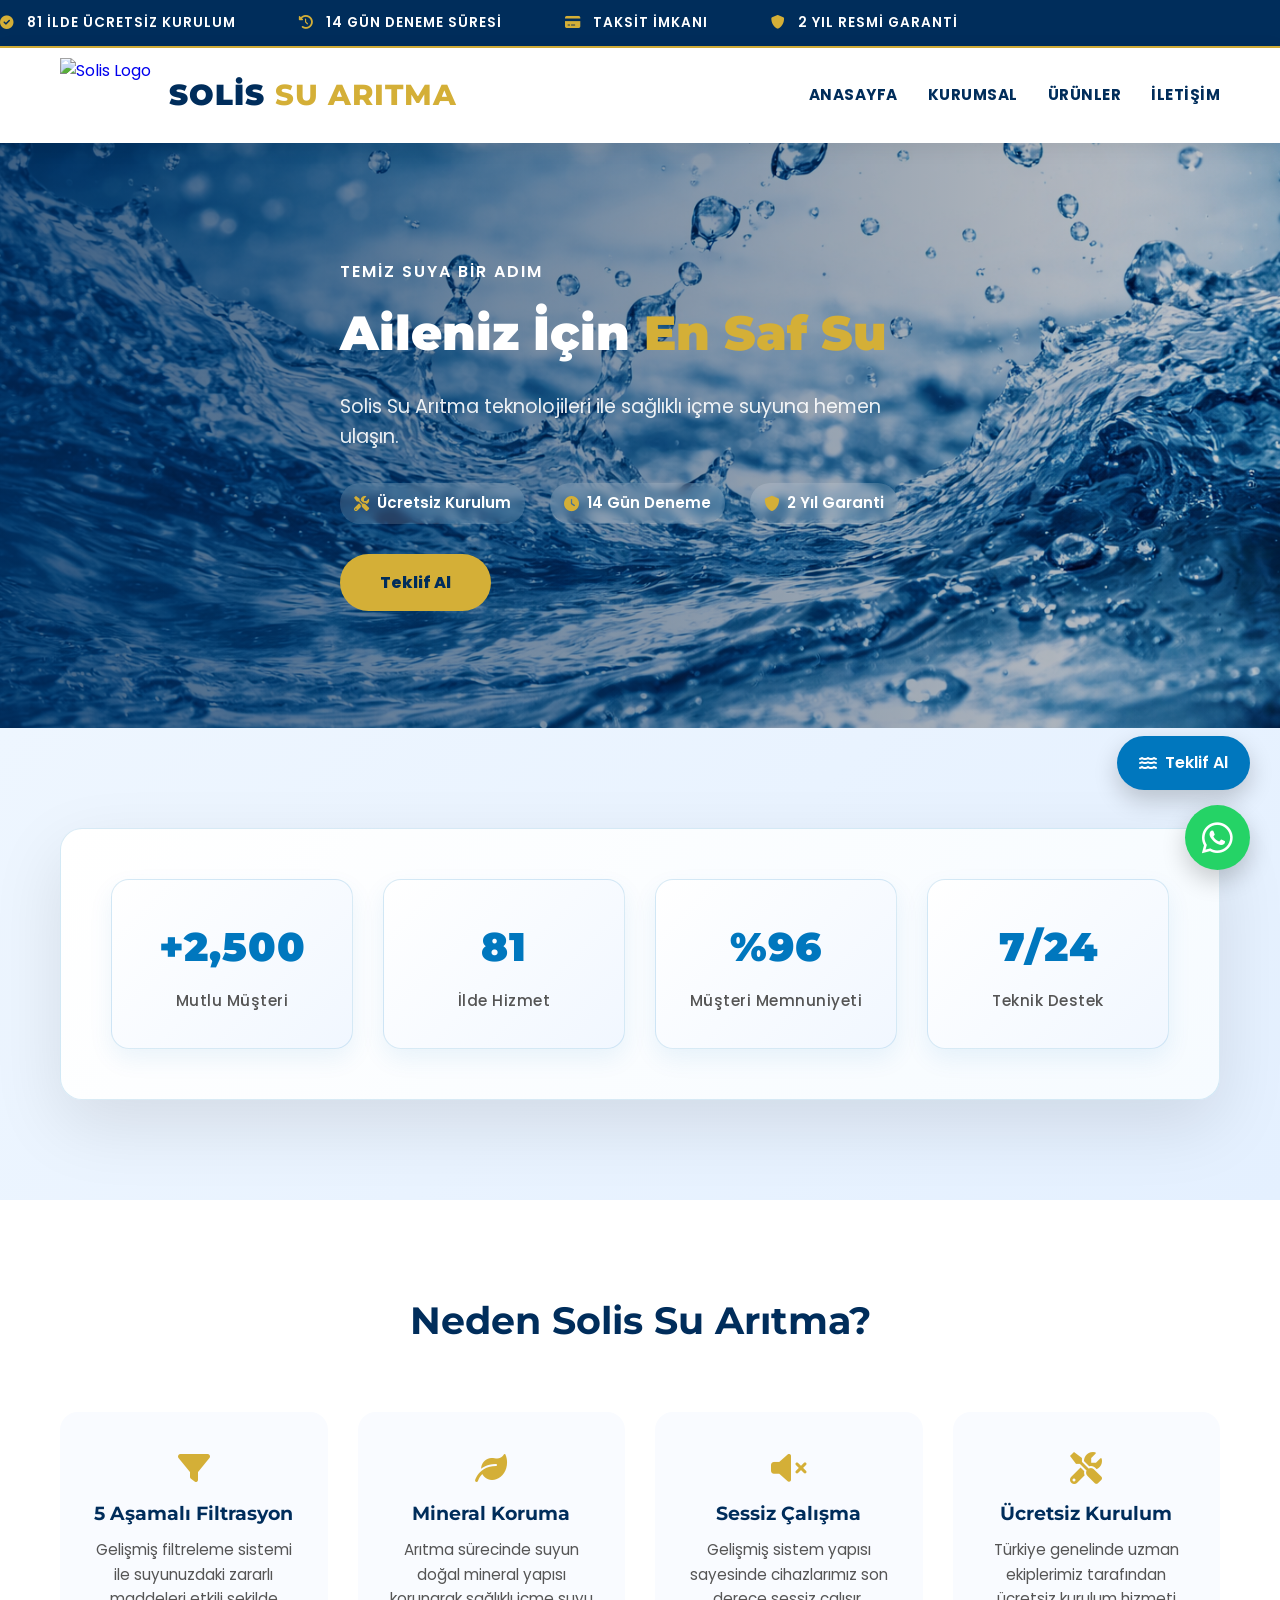
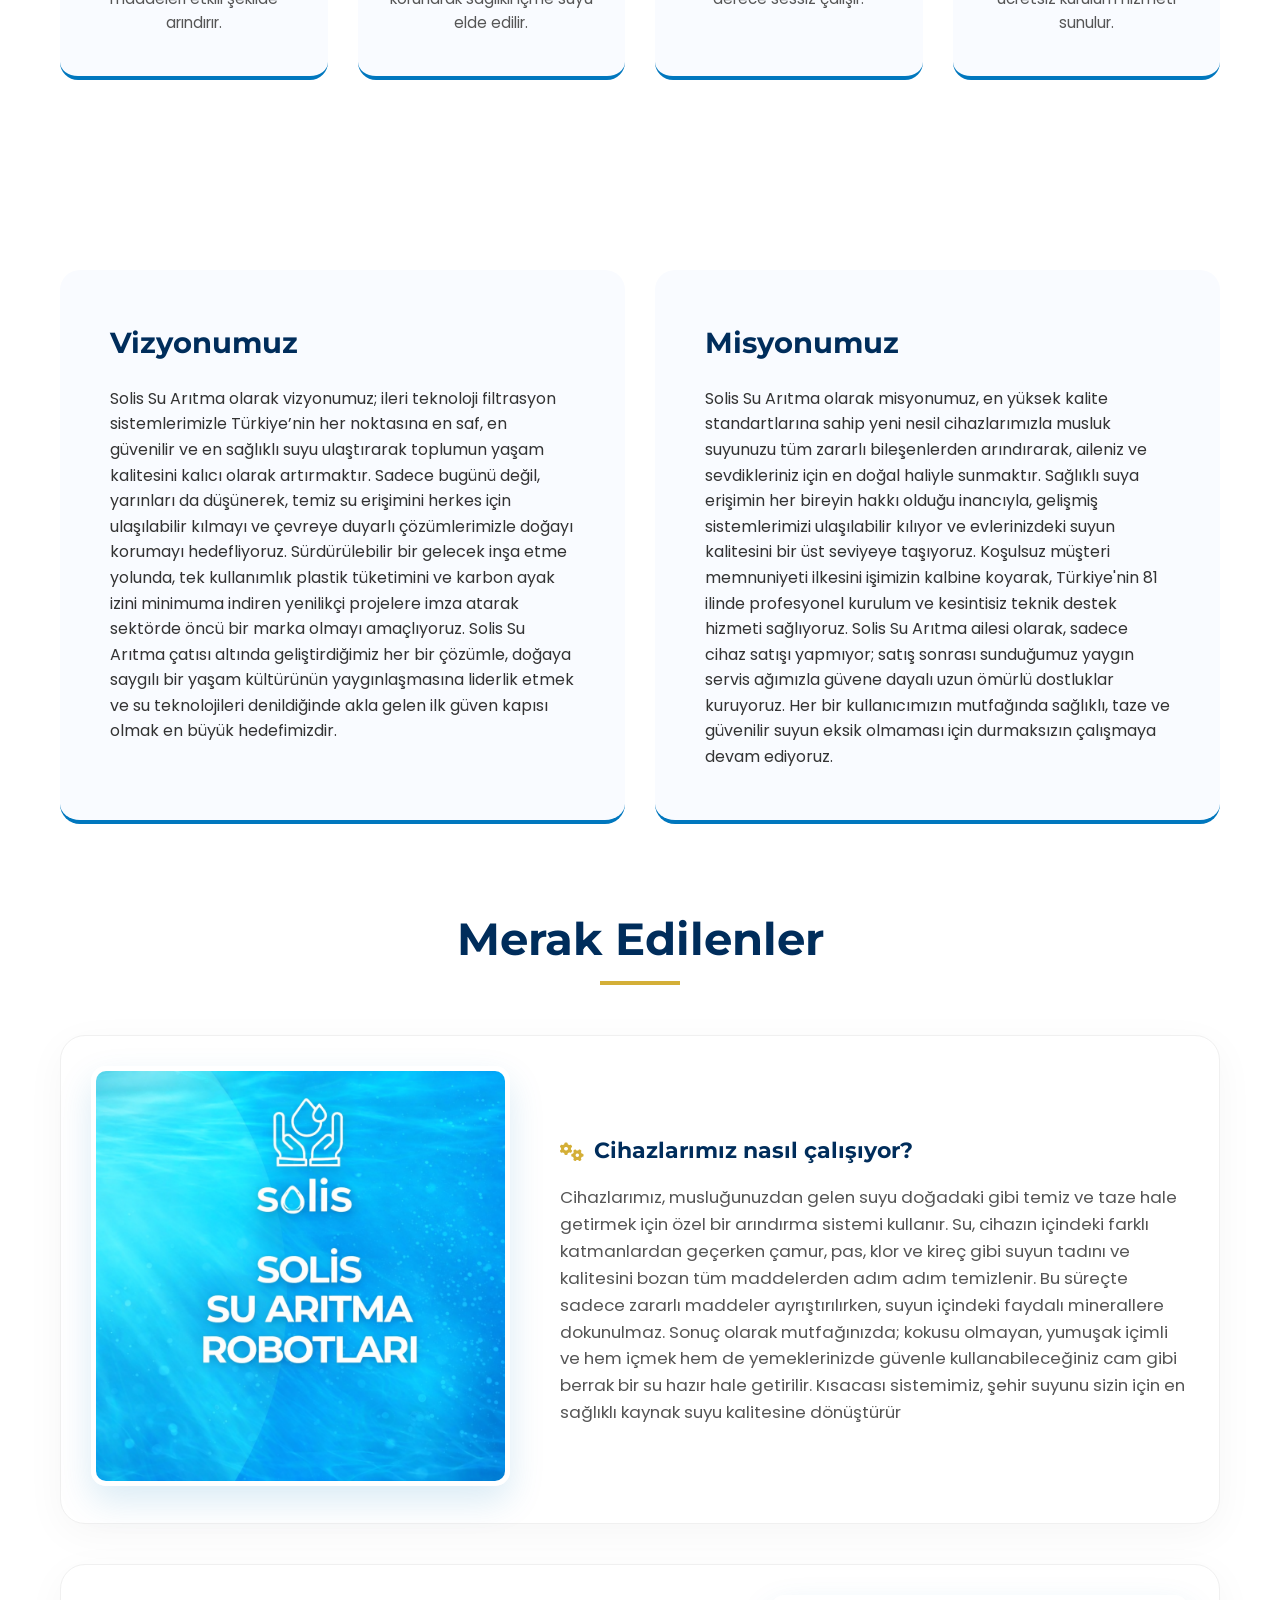
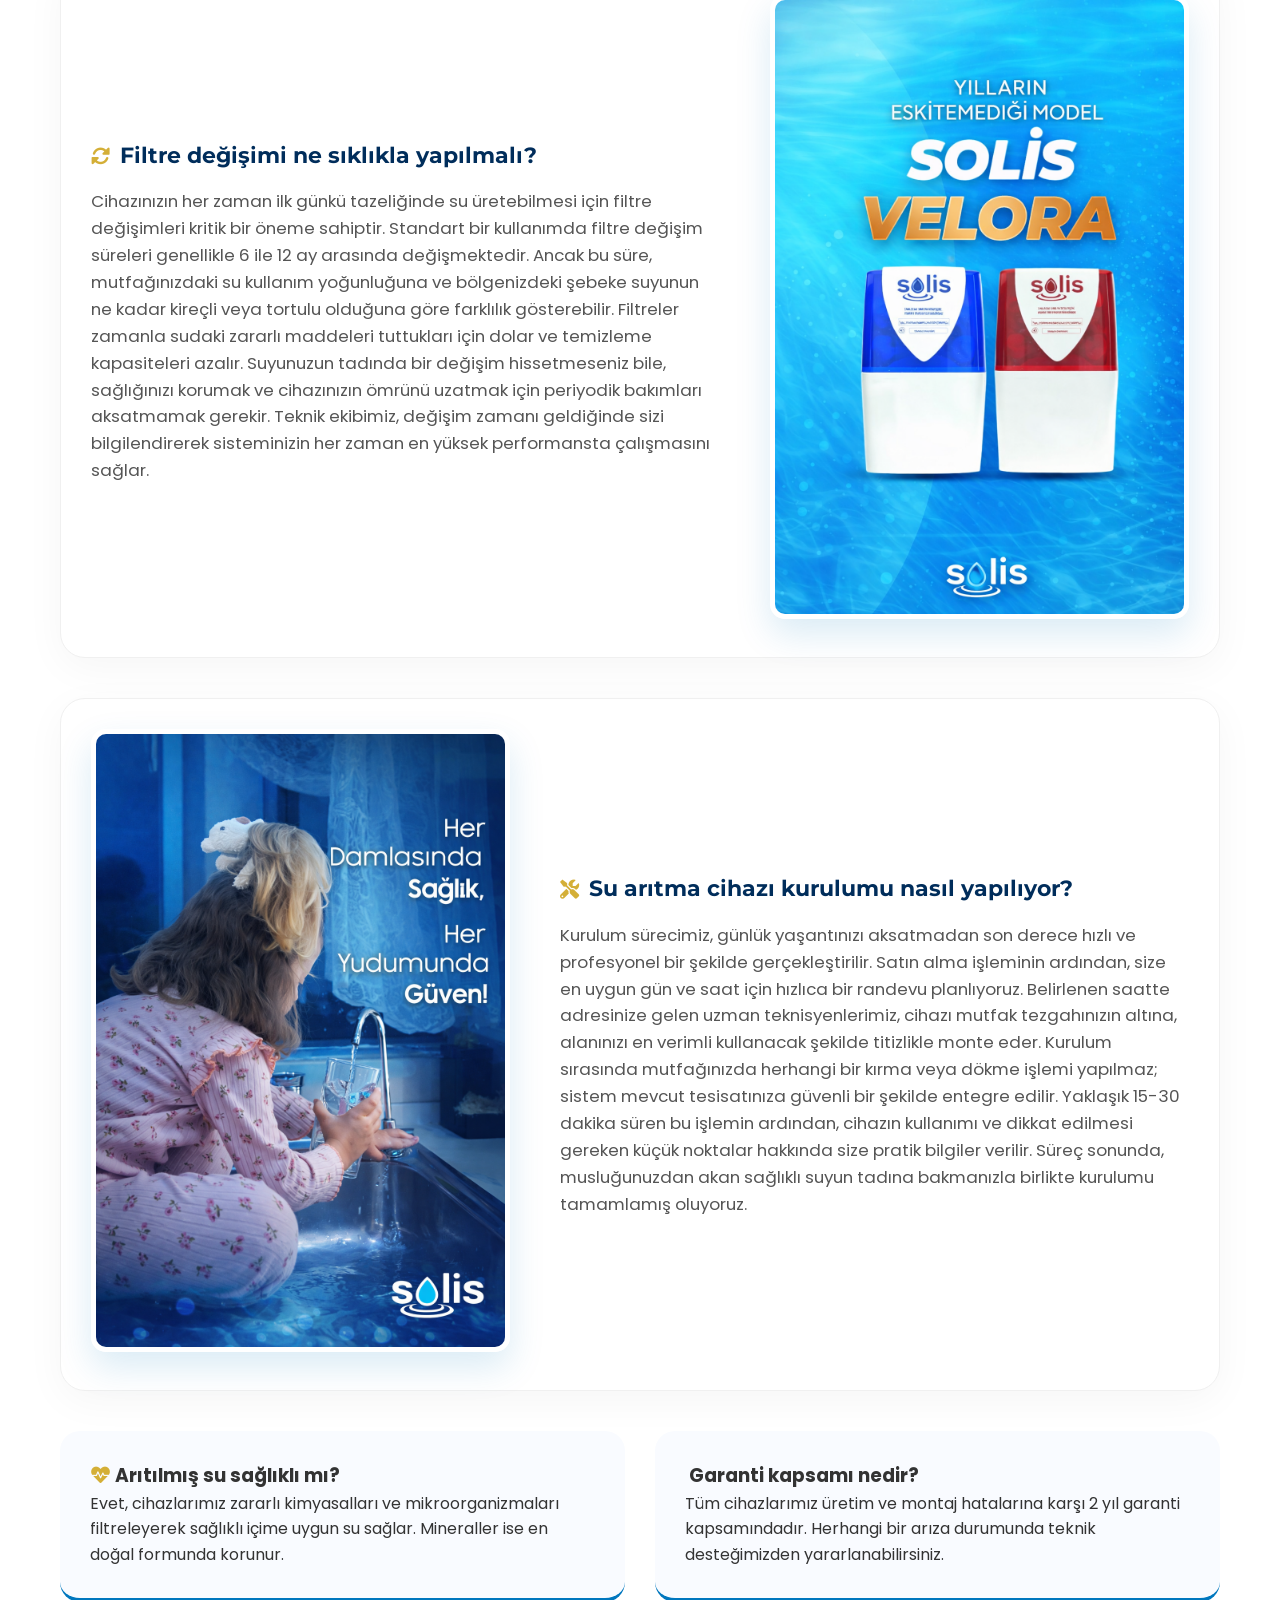
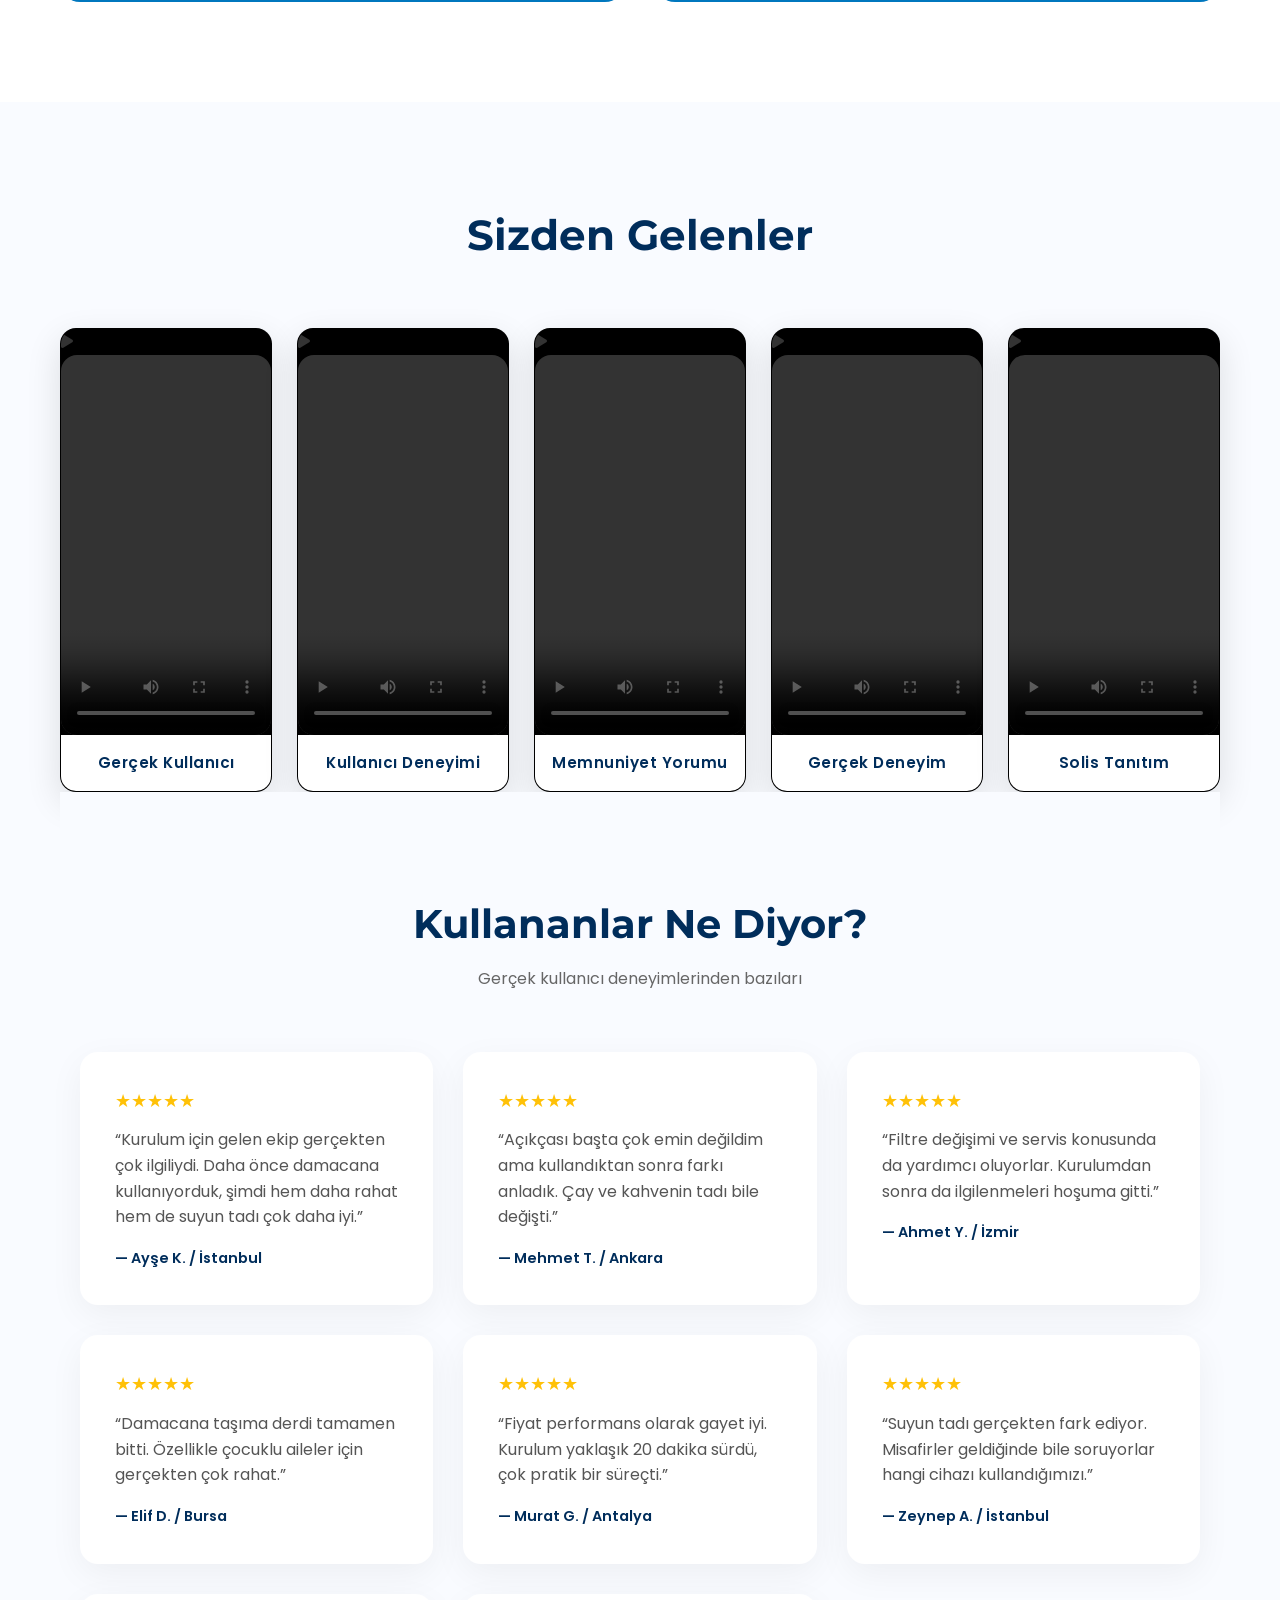
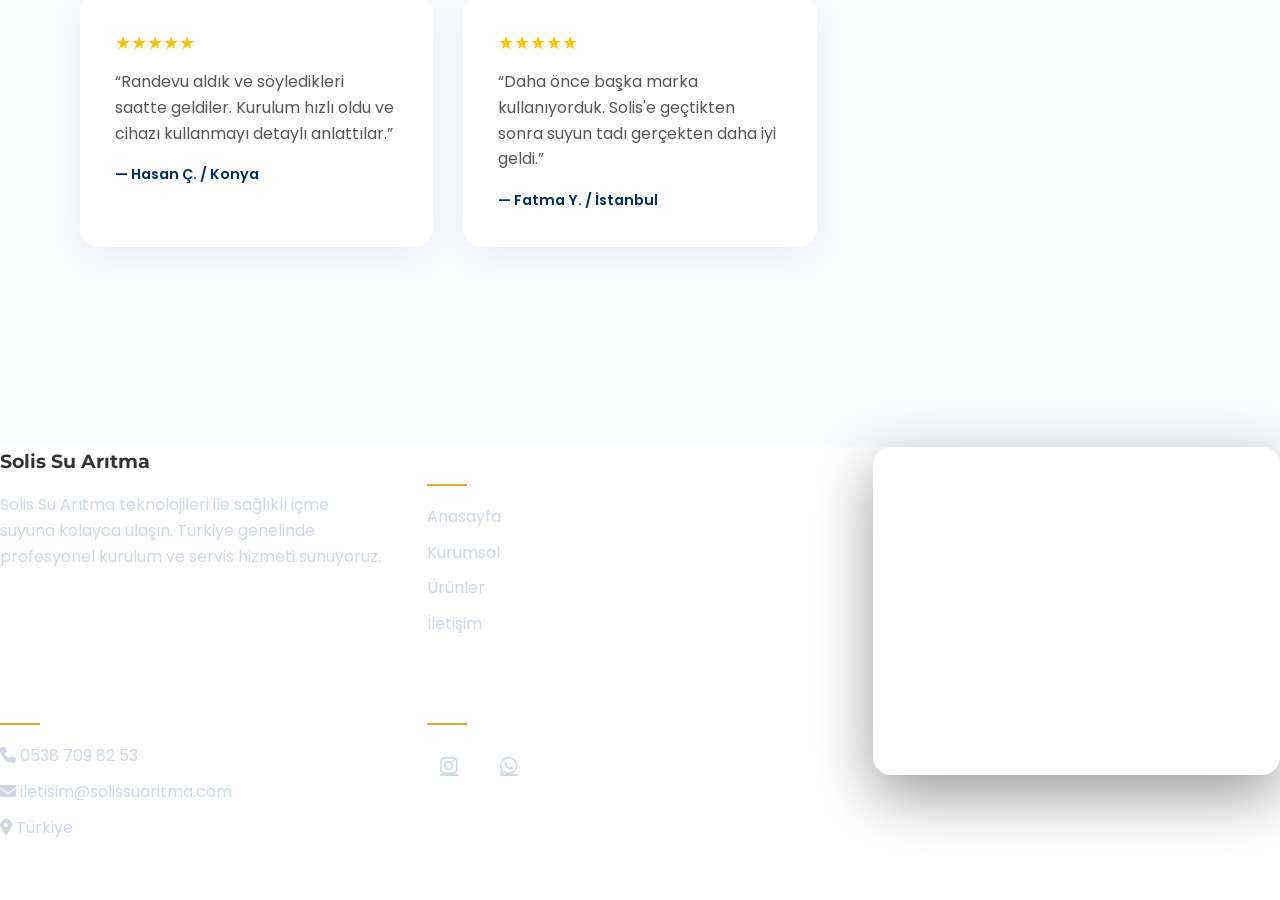
==== index.html @ 8ca99380 "Eski harita silindi, footer icine elit yerlesim yapildi" ====
<!DOCTYPE html>
<html lang="tr">
<head>
    <meta charset="UTF-8">
    <meta name="viewport" content="width=device-width, initial-scale=1.0">
    <title>Solis Su Arıtma | Profesyonel Arıtma Çözümleri</title>
    <link href="https://fonts.googleapis.com/css2?family=Montserrat:wght@700;900&family=Poppins:wght@300;400;600&display=swap" rel="stylesheet">
    <link rel="stylesheet" href="https://cdnjs.cloudflare.com/ajax/libs/font-awesome/6.0.0/css/all.min.css">
    <style>
        :root { --solis-blue: #0077be; --solis-dark: #002d5b; --gold: #d4af37; --white: #ffffff; --light-bg: #f9fbff; }
        * { margin:0; padding:0; box-sizing:border-box; scroll-behavior: smooth; }
        body { font-family: 'Poppins', sans-serif; background: var(--white); color: #333; line-height: 1.6; overflow-x: hidden; }

        /* Billboard Bar */
        .top-bar { background: var(--solis-dark); color: var(--white); overflow: hidden; white-space: nowrap; padding: 12px 0; font-size: 0.85rem; font-weight: 600; border-bottom: 2px solid var(--gold); }
        .marquee { display: inline-block; animation: marquee 20s linear infinite; }
        .marquee span { margin-right: 60px; text-transform: uppercase; letter-spacing: 1px; }
        .marquee i { color: var(--gold); margin-right: 8px; }
        @keyframes marquee { 0% { transform: translateX(100%); } 100%{ transform: translateX(-100%); } }

        /* Navbar */
  nav{
background:var(--white);
height:95px;
display:flex;
align-items:center;
position:sticky;
top:0;
z-index:1000;
box-shadow:0 4px 20px rgba(0,0,0,0.08);
transition:0.35s;
}
  .nav-container { max-width: 1200px; margin: auto; display: flex; justify-content: space-between; align-items: center; padding: 15px 20px; width: 100%; }
        .logo-box { display: flex; align-items: center; text-decoration: none; }
        /* LOGO TASARIMI */ 

.logo-box{
display:flex;
align-items:center;
text-decoration:none;
gap:18px;
margin-right:60px;
}
.nav-links{
display:flex;
list-style:none;
gap:35px;
margin-left:auto;
align-items:center;
}
.logo-box img{
height:80px;
width:auto;
transition:0.35s;
}

nav.scrolled .logo-box img{
transform:scale(0.8);
}
.logo-text{
font-family:'Montserrat';
font-size:2rem;
font-weight:900;
letter-spacing:1px;
color:var(--solis-dark);
line-height:1.1;
}

.logo-text span{
color:var(--gold);
font-weight:800;
}
.logo-text small{
display:block;
font-size:0.65rem;
font-weight:500;
letter-spacing:1px;
color:#777;
margin-top:2px;
}

        .nav-links { display: flex; list-style: none; gap: 30px; }
        .nav-links a{
text-decoration:none;
color:var(--solis-dark);
font-weight:700;
font-size:0.95rem;
letter-spacing:0.5px;
transition:0.3s;
}
        .nav-links a:hover { color: var(--gold); }

        /* --- HERO BÖLÜMÜ --- */
        .hero {
            height: 60vh;
            background: linear-gradient(rgba(0,45,91,0.8), rgba(0,45,91,0.8)), url('img/banner.png') center/cover no-repeat;
            display: flex;
            align-items: center;
            justify-content: center;
            text-align: center;
            color: white;
            padding: 0 20px;
        }
        .hero-content h1 { font-family: 'Montserrat'; font-size: 3.5rem; font-weight: 900; margin-bottom: 20px; }
        .hero-content h1 span { color: var(--gold); }
        .hero-content p { font-size: 1.2rem; margin-bottom: 30px; opacity: 0.9; }
        .hero-btn { background: var(--gold); color: var(--solis-dark); padding: 18px 45px; border-radius: 50px; text-decoration: none; font-weight: 900; transition: 0.3s; display: inline-block; }
        .hero-btn:hover { transform: scale(1.05); box-shadow: 0 10px 20px rgba(0,0,0,0.2); }
        .hero-features{
display:flex;
gap:20px;
margin:20px 0 30px 0;
flex-wrap:wrap;
}

.hero-features span{
display:flex;
align-items:center;
gap:8px;
font-size:0.95rem;
font-weight:600;
color:white;
background:rgba(255,255,255,0.15);
padding:8px 14px;
border-radius:20px;
backdrop-filter:blur(4px);
}

.hero-features i{
color:var(--gold);
}

        /* Sections */
        .section { padding: 100px 0; }
        .container { max-width: 1200px; margin: auto; padding: 0 20px; }
        
        /* Vizyon Misyon */
        .vm-grid { display: grid; grid-template-columns: 1fr 1fr; gap: 30px; margin-bottom: 80px; }
        .vm-box { background: var(--light-bg); padding: 50px; border-radius: 20px; border-bottom: 4px solid var(--solis-blue); transition: 0.3s; }
        .vm-box h2 { font-family: 'Montserrat'; color: var(--solis-dark); margin-bottom: 20px; font-size: 1.8rem; }

        /* --- SSS (GÖRSEL VE ZIGZAG YAPI) --- */
        .faq-header { text-align: center; margin-bottom: 60px; }
        .faq-header h2 { font-family: 'Montserrat'; font-size: 2.8rem; color: var(--solis-dark); position: relative; display: inline-block; }
        .faq-header h2::after { content: ''; width: 80px; height: 4px; background: var(--gold); position: absolute; bottom: -10px; left: 50%; transform: translateX(-50%); }

        .faq-row { display: flex; align-items: center; gap: 50px; margin-bottom: 40px; background: #fff; padding: 30px; border-radius: 25px; box-shadow: 0 10px 40px rgba(0,0,0,0.04); border: 1px solid #f0f0f0; }
        .faq-row.reverse { flex-direction: row-reverse; }
        
        .faq-img-box { flex: 1; text-align: center; }
        .faq-img-box img { max-width: 100%; border-radius: 15px; box-shadow: 0 15px 35px rgba(0,119,190,0.15); border: 5px solid #fff; }
        
        .faq-text-box { flex: 1.5; }
        .faq-text-box h3 { color: var(--solis-dark); font-family: 'Montserrat'; font-size: 1.4rem; margin-bottom: 15px; display: flex; align-items: center; gap: 10px; }
        .faq-text-box h3 i { color: var(--gold); font-size: 1.2rem; }
        .faq-text-box p { color: #555; font-size: 1.05rem; }

        /* Alt Kısa Sorular */
        .short-faq-grid { display: grid; grid-template-columns: 1fr 1fr; gap: 30px; margin-top: 40px; }

        /* Footer / Contact */
        #contact { background: var(--solis-dark); color: white; text-align: center; padding: 80px 0; }
        .contact-btns { display: flex; justify-content: center; gap: 20px; margin-top: 30px; flex-wrap: wrap; }
        .c-btn { padding: 15px 40px; border-radius: 50px; text-decoration: none; font-weight: 700; color: white; display: flex; align-items: center; gap: 10px; transition: 0.3s; }
        .btn-insta { background: linear-gradient(45deg, #f09433, #e6683c, #dc2743, #cc2366, #bc1888); }
        .btn-wp { background: #25d366; }
        .btn-mail { background: var(--solis-blue); }

        .wa-float { position: fixed; bottom: 30px; right: 30px; background: #25d366; color: white; width: 65px; height: 65px; border-radius: 50%; display: flex; align-items: center; justify-content: center; font-size: 2.2rem; z-index: 1000; box-shadow: 0 10px 25px rgba(0,0,0,0.2); text-decoration: none; }

        @media (max-width: 992px) {
            .faq-row, .faq-row.reverse { flex-direction: column; text-align: center; }
            .vm-grid, .short-faq-grid { grid-template-columns: 1fr; }
            .hero-content h1 { font-size: 2.5rem; }
        }
        /* --- KULLANICI YORUMLARI VIDEO BÖLÜMÜ --- */
/* VIDEO SECTION */
/* VIDEO SECTION */

.video-section{
padding:100px 0;
background:var(--light-bg);
}

.video-header{
text-align:center;
margin-bottom:60px;
}

.video-header h2{
font-family:'Montserrat';
font-size:2.6rem;
color:var(--solis-dark);
}

/* GRID */

.nav-container{
max-width:1400px;
margin:auto;
display:flex;
align-items:center;
justify-content:space-between;
padding:0 40px;
}
/* CARD */

.video-card{
border-radius:16px;
overflow:hidden;
background:#000;
border:1px solid rgba(0,0,0,0.04);
box-shadow:0 12px 35px rgba(0,0,0,0.12);
transition:all 0.35s ease;
cursor:pointer;
}
.video-card:hover{
transform:translateY(-10px) scale(1.03);
box-shadow:0 25px 60px rgba(0,0,0,0.25);
}

.video-card:hover{
transform:translateY(-6px);
box-shadow:0 18px 45px rgba(0,0,0,0.18);
}

/* VIDEO */

.video-card video{
width:100%;
height:380px;
object-fit:cover;
display:block;
border-radius:16px;
}
/* ALT YAZI */

.video-overlay{
padding:16px;
font-size:0.95rem;
font-weight:600;
background:white;
color:var(--solis-dark);
text-align:center;
letter-spacing:0.5px;
}

/* MOBİL */

@media(max-width:768px){

.video-grid{
grid-template-columns:1fr;
}

.video-card video{
height:360px;
}

}
/* HERO SLIDER */

.hero{
position:relative;
height:65vh;
overflow:hidden;
display:flex;
align-items:center;
justify-content:center;
color:white;
}

.hero-slide{
position:absolute;
width:100%;
height:100%;
background-size:cover;
background-position:center;
opacity:0;
transition:opacity 1s ease-in-out, transform 5s ease;
transform:scale(1);
}
.hero-slide.active{
opacity:1;
}
.hero-slide.active{
opacity:1;
transform:scale(1.08);
}

.hero-overlay{
position:absolute;
width:100%;
height:100%;
background:linear-gradient(to right, rgba(0,45,91,0.75), rgba(0,0,0,0.2));
}

.hero-content{
position:relative;
z-index:5;
max-width:600px;
text-align:left;
}

.hero-content h4{
letter-spacing:2px;
margin-bottom:10px;
font-weight:600;
}

.hero-content h1{
font-family:'Montserrat';
font-size:3rem;
margin-bottom:20px;
}

.hero-btn{
background:var(--gold);
color:var(--solis-dark);
padding:16px 40px;
border-radius:40px;
font-weight:800;
text-decoration:none;
display:inline-block;
transition:0.3s;
}

.hero-btn:hover{
transform:scale(1.05);
}
.hero-features{
display:flex;
gap:25px;
margin:20px 0 30px 0;
flex-wrap:wrap;
}

.hero-features span{
display:flex;
align-items:center;
gap:8px;
font-size:0.95rem;
font-weight:600;
color:white;
background:rgba(255,255,255,0.15);
padding:8px 14px;
border-radius:20px;
backdrop-filter:blur(4px);
}

.hero-features i{
color:var(--gold);
}
/* WHY SOLIS */

.why-solis{
padding:90px 0;
background:white;
}

.why-title{
text-align:center;
font-family:'Montserrat';
font-size:2.4rem;
margin-bottom:60px;
color:var(--solis-dark);
}

.why-grid{
display:grid;
grid-template-columns:repeat(auto-fit,minmax(240px,1fr));
gap:30px;
}

.why-card{
background:var(--light-bg);
padding:40px 30px;
border-radius:18px;
text-align:center;
transition:0.3s;
border-bottom:4px solid var(--solis-blue);
}

.why-card:hover{
transform:translateY(-6px);
box-shadow:0 15px 40px rgba(0,0,0,0.08);
}

.why-card i{
font-size:32px;
color:var(--gold);
margin-bottom:15px;
}

.why-card h3{
font-family:'Montserrat';
margin-bottom:10px;
color:var(--solis-dark);
}

.why-card p{
font-size:0.95rem;
color:#555;
}
/* STATS SECTION */

.stats-section{
padding:100px 0;
background:linear-gradient(135deg,#eef6ff,#e4f0ff);
position:relative;
}
.stats-grid{
display:grid;
grid-template-columns:repeat(auto-fit,minmax(200px,1fr));
gap:30px;
text-align:center;

background:linear-gradient(135deg,#ffffff,#f6fbff);
padding:50px;
border-radius:22px;
box-shadow:0 25px 70px rgba(0,0,0,0.1);
border:1px solid rgba(0,119,190,0.15);
}

.stat-box{
background:linear-gradient(135deg,#ffffff,#f1f7ff);
padding:35px 25px;
border-radius:18px;
transition:0.35s;

border:1px solid rgba(0,119,190,0.15);

box-shadow:0 10px 25px rgba(0,119,190,0.08);
}
.stat-box:hover{
transform:translateY(-8px) scale(1.04);

box-shadow:0 20px 50px rgba(0,119,190,0.2);

border-color:var(--solis-blue);
}
.stat-box:hover{
transform:translateY(-6px);
box-shadow:0 15px 40px rgba(0,0,0,0.08);
}

.stat-box h3{
font-family:'Montserrat';
font-size:2.5rem;
font-weight:900;
color:#0077be;
margin-bottom:10px;
letter-spacing:1px;
}
.stat-box p{
font-size:0.95rem;
color:#666;
font-weight:500;
letter-spacing:0.5px;
}

.stat-box p{
font-size:0.95rem;
color:#555;
}
/* SCROLL ANIMATION */

.reveal{
opacity:0;
transform:translateY(40px);
transition:all 0.8s ease;
}

.reveal.active{
opacity:1;
transform:translateY(0);
}
/* TESTIMONIAL PREMIUM */

.testimonial-section{
padding:100px 0;
background:#f9fbff;
}

.testimonial-title{
text-align:center;
font-family:'Montserrat';
font-size:2.5rem;
color:#002d5b;
margin-bottom:10px;
}

.testimonial-sub{
text-align:center;
color:#666;
margin-bottom:60px;
}

.testimonial-grid{
display:grid;
grid-template-columns:repeat(auto-fit,minmax(260px,1fr));
gap:30px;
}

.testimonial-card{
background:white;
padding:35px;
border-radius:18px;
box-shadow:0 10px 35px rgba(0,0,0,0.05);
transition:0.35s;
position:relative;
}

.testimonial-card:hover{
transform:translateY(-8px);
box-shadow:0 20px 50px rgba(0,0,0,0.1);
}

.stars{
color:#ffc107;
font-size:18px;
margin-bottom:12px;
}

.testimonial-card p{
color:#555;
line-height:1.6;
margin-bottom:15px;
}

.testimonial-card span{
font-weight:600;
color:#002d5b;
font-size:0.9rem;
}
/* OFFER BUTTON */

.offer-btn{
position:fixed;
bottom:110px;
right:30px;
background:#0077be;
color:white;
padding:14px 22px;
border-radius:50px;
font-weight:600;
text-decoration:none;
box-shadow:0 10px 25px rgba(0,0,0,0.2);
display:flex;
align-items:center;
gap:8px;
z-index:999;
transition:0.3s;
}

.offer-btn:hover{
transform:scale(1.05);
background:#005f98;
}
.video-card{
border-radius:16px;
overflow:hidden;
background:#000;
box-shadow:0 12px 35px rgba(0,0,0,0.12);
transition:all 0.35s ease;
position:relative;
}

.video-card:hover{
transform:translateY(-10px) scale(1.03);
box-shadow:0 25px 60px rgba(0,0,0,0.25);
}

.video-card video{
width:100%;
height:380px;
object-fit:contain;
background:black;
display:block;
border-radius:16px;
}
/* FOOTER */

.footer{
background:linear-gradient(135deg,#001c3d,#003d7a);
color:white;
padding:90px 0 40px;
position:relative;
overflow:hidden;
}
.footer::before{
content:"";
position:absolute;
top:0;
left:0;
width:100%;
height:100%;
background:radial-gradient(circle at 20% 30%,rgba(255,255,255,0.08),transparent 40%),
radial-gradient(circle at 80% 70%,rgba(255,255,255,0.06),transparent 40%);
pointer-events:none;
}
.footer-grid{
display:grid;
grid-template-columns:repeat(auto-fit,minmax(240px,1fr));
gap:50px;
margin-bottom:50px;
position:relative;
z-index:2;
}

.footer-col h3{
font-family:'Montserrat';
margin-bottom:15px;
}

.footer-col h4{
margin-bottom:18px;
font-size:18px;
color:#ffffff;
letter-spacing:0.5px;
}
.footer-col h4::after{
content:"";
display:block;
width:40px;
height:2px;
background:#d4af37;
margin-top:8px;
}

.footer-col p{
color:#cfd8e3;
line-height:1.6;
}

.footer-col ul{
list-style:none;
padding:0;
}

.footer-col ul li{
margin-bottom:10px;
color:#cfd8e3;
}

.footer-col ul li a{
color:#cfd8e3;
text-decoration:none;
transition:0.3s;
}

.footer-col ul li a:hover{
color:white;
}

.footer-social{
display:flex;
gap:15px;
margin-top:10px;
}
.footer-social a{
color:white;
font-size:20px;
background:rgba(255,255,255,0.1);
backdrop-filter:blur(8px);
width:45px;
height:45px;
display:flex;
align-items:center;
justify-content:center;
border-radius:50%;
transition:0.35s;
border:1px solid rgba(255,255,255,0.2);
}

.footer-social a:hover{
background:#d4af37;
color:#002d5b;
transform:translateY(-4px);
box-shadow:0 8px 20px rgba(0,0,0,0.3);
}
.footer-social a:hover{
background:#d4af37;
color:#002d5b;
}

.footer-bottom{
border-top:1px solid rgba(255,255,255,0.1);
padding-top:20px;
text-align:center;
color:#cfd8e3;
font-size:0.9rem;
}
nav.scrolled{
box-shadow:0 8px 25px rgba(0,0,0,0.12);
}
.video-grid{
display:grid;
grid-template-columns:repeat(5,1fr);
gap:25px;
max-width:1400px;
margin:auto;
align-items:start;
}
#contact{
scroll-margin-top:120px;
}
/* --- INDEX.HTML MOBİL UYUM (RESPONSIVE) --- */
@media (max-width: 992px) {
    /* Navbar & Logo */
    nav { height: auto; padding: 10px 0; }
    .nav-container { flex-direction: column; gap: 10px; }
    .logo-box { margin-right: 0; }
    .logo-text { font-size: 1.4rem; text-align: center; }
    .nav-links { gap: 15px; flex-wrap: wrap; justify-content: center; padding-bottom: 5px; }

    /* Hero */
    .hero { height: 60vh; text-align: center; }
    .hero-content { max-width: 100%; }
    .hero-content h1 { font-size: 2.2rem; }
    .hero-features { justify-content: center; gap: 10px; }
    .hero-features span { font-size: 0.8rem; padding: 6px 12px; }

    /* Video Grid (5'li yapıyı mobilde tekliye düşürür) */
    .video-grid { grid-template-columns: 1fr; gap: 20px; padding: 0 10px; }
    .video-card video { height: 320px; }

    /* İstatistikler */
    .stats-grid { grid-template-columns: 1fr 1fr; padding: 25px; }
    .stat-box h3 { font-size: 1.8rem; }

    /* SSS (Zigzag Yapı Düzeltme) */
    .faq-row, .faq-row.reverse { flex-direction: column; text-align: center; padding: 20px; gap: 25px; }
    .faq-text-box h3 { justify-content: center; }

    /* Footer */
    .footer-grid { grid-template-columns: 1fr; text-align: center; gap: 35px; }
    .footer-col h4::after { margin: 8px auto; }
    .footer-social { justify-content: center; }
}
/* --- MOBİL NAVİGASYON VE HAMBURGER --- */
.menu-btn {
    display: none;
    background: none;
    border: none;
    font-size: 2rem;
    color: var(--solis-dark);
    cursor: pointer;
    transition: 0.3s;
}
@media (max-width: 992px) {
    /* Navbar'ı esnek yap ve elemanları uçlara it */
    .nav-container { 
        display: flex !important;
        justify-content: space-between !important;
        align-items: center !important;
        padding: 10px 20px;
        position: relative;
    }

    /* Logo sola yaslansın ve çok geniş yer kaplamasın */
    .logo-box {
        order: 1;
        flex: 0 1 auto;
    }

    .logo-box img {
        height: 60px !important; /* Mobilde biraz daha kibar dursun */
    }

    /* Hamburger butonu sağa yaslansın */
    .menu-btn { 
        display: block !important;
        order: 2;
        margin: 0;
        padding: 10px;
    }

    /* Menü linkleri (Açılır panel) */
    .nav-links {
        position: absolute;
        top: 100%;
        left: 0;
        width: 100%;
        background: #fff;
        flex-direction: column;
        gap: 0 !important;
        max-height: 0;
        overflow: hidden;
        transition: all 0.4s ease-in-out;
        box-shadow: 0 15px 30px rgba(0,0,0,0.1);
        z-index: 999;
    }

    .nav-links.active {
        max-height: 500px;
        padding: 10px 0;
    }

    .nav-links li {
        width: 100%;
        text-align: center;
        border-bottom: 1px solid #f5f5f5;
    }

    .nav-links a {
        padding: 18px;
        display: block;
        margin: 0 !important;
        font-size: 1rem;
    }
}
/* --- MOBİL VE WEB NAVBAR KESİN DÜZELTME --- */

/* 1. Önce Web (Masaüstü) ayarını her cihazda yan yana olacak şekilde zorluyoruz */
.nav-container { 
    display: flex !important; 
    flex-direction: row !important; 
    justify-content: space-between !important; 
    align-items: center !important; 
    flex-wrap: nowrap !important; /* Alt satıra inmeyi engeller */
    width: 100% !important;
    max-width: 1200px;
    margin: auto;
    padding: 10px 20px;
}

/* 2. Sadece Mobil (992px altı) için özel yerleşim */
@media (max-width: 992px) {
    .logo-box { 
        order: 1 !important; /* Logo daima solda */
        flex: 0 1 auto !important; 
    }
    
    .menu-btn { 
        display: block !important; 
        order: 2 !important; /* Hamburger buton daima sağda */
        margin: 0 !important;
    }

    /* Menü linklerinin tasarımı bozulmasın diye ekledik */
    .nav-links {
        position: absolute;
        top: 100%;
        left: 0;
        width: 100%;
        background: #fff;
        flex-direction: column;
        max-height: 0;
        overflow: hidden;
        transition: 0.4s ease-in-out;
        box-shadow: 0 10px 20px rgba(0,0,0,0.1);
    }
    .nav-links.active {
        max-height: 500px;
    }
}
/* MASAÜSTÜ VE MOBİL NAVBAR KESİN ONARIM */
nav .nav-container {
    max-width: 1200px !important;
    margin: 0 auto !important;
    display: flex !important;
    flex-direction: row !important;
    justify-content: space-between !important;
    align-items: center !important;
    flex-wrap: nowrap !important;
    padding: 10px 20px !important;
}

.logo-box {
    display: flex !important;
    align-items: center !important;
    flex-shrink: 0 !important;
}

/* Mobildeki hayalet yazı (Anasayfa bug) çözümü */
@media (max-width: 992px) {
    .nav-links {
        display: flex !important;
        position: absolute !important;
        visibility: hidden; /* Menü kapalıyken tamamen görünmez yap */
        opacity: 0;
        top: 100%;
        left: 0;
        width: 100%;
        background: #fff;
        flex-direction: column;
        transition: all 0.3s ease-in-out;
        z-index: 9999 !important;
    }

    .nav-links.active {
        visibility: visible; /* Menü açıldığında görünür yap */
        opacity: 1;
        max-height: 500px !important;
    }

    .menu-btn {
        display: block !important;
        order: 2 !important;
    }

    .logo-box {
        order: 1 !important;
    }
}
/* --- ANASAYFA NAVBAR MOBİL DÜZELTME (KESİN KOMUT) --- */
@media (max-width: 992px) {
    /* Logo ve Butonu yan yana zorla */
    nav .nav-container {
        display: flex !important;
        flex-direction: row !important;
        justify-content: space-between !important;
        align-items: center !important;
        flex-wrap: nowrap !important;
        padding: 10px 20px !important;
        width: 100% !important;
    }

    /* Logoyu sola sabitle */
    .logo-box {
        order: 1 !important;
        flex: 0 1 auto !important;
    }

    /* Hamburger butonu sağa sabitle */
    .menu-btn {
        display: block !important;
        order: 2 !important;
        margin: 0 !important;
        flex: 0 0 auto !important;
    }

    /* Menü linklerini gizle ve sadece active iken göster */
    .nav-links {
        display: none !important; /* Kapalıyken tamamen gizle */
        position: absolute !important;
        top: 100% !important;
        left: 0 !important;
        width: 100% !important;
        background: #fff !important;
        flex-direction: column !important;
        z-index: 9999 !important;
        box-shadow: 0 10px 20px rgba(0,0,0,0.1) !important;
    }

    .nav-links.active {
        display: flex !important;
    }
}
/* FOOTER ANA YAPI (ESKİ GÖRÜNÜM GERİ) */
.footer {
    background: linear-gradient(135deg,#001c3d,#003d7a);
    color: white;
    padding: 90px 0 40px;
}

/* GRID YAPI */
.footer-grid {
    display: grid;
    grid-template-columns: 2fr 1fr;
    gap: 60px;
    align-items: start;
}

/* SOL ALAN */
.footer-left {
    display: grid;
    grid-template-columns: repeat(2,1fr);
    gap: 40px;
}

/* YAZILAR */
.footer-col {
    text-align: left;
}

.footer-col p,
.footer-col li,
.footer-col a {
    color: #cfd8e3;
}

/* MAP KART */
.footer-map {
    background: rgba(255,255,255,0.05);
    border-radius: 18px;
    padding: 10px;
    backdrop-filter: blur(8px);
    box-shadow: 0 20px 60px rgba(0,0,0,0.4);
}

/* MAP */
.footer-map iframe {
    width: 100%;
    height: 300px;
    border-radius: 12px;
    border: none;
}

/* MOBİL */
@media(max-width: 992px){
    .footer-grid {
        grid-template-columns: 1fr;
    }

    .footer-left {
        grid-template-columns: 1fr;
        text-align: center;
    }

    .footer-col {
        text-align: center;
    }
}
    </style>
</head>
<body>

    <div class="top-bar">
        <div class="marquee">
            <span><i class="fas fa-check-circle"></i> 81 İLDE ÜCRETSİZ KURULUM</span>
            <span><i class="fas fa-history"></i> 14 GÜN DENEME SÜRESİ</span>
            <span><i class="fas fa-credit-card"></i> TAKSİT İMKANI</span>
            <span><i class="fas fa-shield-alt"></i> 2 YIL RESMİ GARANTİ</span>
        </div>
    </div>

  <nav>
    <div class="nav-container">
        <a href="index.html" class="logo-box">
            <img src="img/logo.png" alt="Solis Logo" style="height: 75px;"> <div class="logo-text" style="font-size: 1.8rem;"> SOLİS <span style="color:var(--gold)">SU ARITMA</span>
            </div>
        </a>

        <button class="menu-btn" id="menu-btn">
            <i class="fas fa-bars"></i>
        </button>

        <ul class="nav-links" id="nav-links">
            <li><a href="index.html">ANASAYFA</a></li>
            <li><a href="#about">KURUMSAL</a></li>
            <li><a href="urunler.html">ÜRÜNLER</a></li>
            <li><a href="#contact">İLETİŞİM</a></li>
        </ul>
    </div>
</nav>

   <header class="hero">

<div class="hero-slide active" style="background-image:url('img/banner.png')"></div>

<div class="hero-slide" style="background-image:url('img/banner2.png')"></div>

<div class="hero-slide" style="background-image:url('img/banner3.png')"></div>

<div class="hero-overlay"></div>

<div class="hero-content">

<h4>TEMİZ SUYA BİR ADIM</h4>

<h1>Aileniz İçin <span style="color:var(--gold)">En Saf Su</span></h1>

<p>Solis Su Arıtma teknolojileri ile sağlıklı içme suyuna hemen ulaşın.</p>

<div class="hero-features">
<span><i class="fas fa-tools"></i> Ücretsiz Kurulum</span>
<span><i class="fas fa-clock"></i> 14 Gün Deneme</span>
<span><i class="fas fa-shield-alt"></i> 2 Yıl Garanti</span>
</div>

<a href="urunler.html" class="hero-btn">Teklif Al</a>

</div>

</header>
<section class="stats-section">

<div class="container">

<div class="stats-grid reveal">

<div class="stat-box">
<h3 class="counter plus" data-target="2500">0</h3>
<p>Mutlu Müşteri</p>
</div>

<div class="stat-box">
<h3 class="counter" data-target="81">0</h3>
<p>İlde Hizmet</p>
</div>

<div class="stat-box">
<h3 class="counter percent" data-target="96">0</h3>
<p>Müşteri Memnuniyeti</p>
</div>

<div class="stat-box">
<h3>7/24</h3>
<p>Teknik Destek</p>
</div>

</div>

</div>

</section>
<section class="why-solis">

<div class="container">

<h2 class="why-title">Neden Solis Su Arıtma?</h2>

<div class="why-grid">

<div class="why-card">
<i class="fas fa-filter"></i>
<h3>5 Aşamalı Filtrasyon</h3>
<p>Gelişmiş filtreleme sistemi ile suyunuzdaki zararlı maddeleri etkili şekilde arındırır.</p>
</div>

<div class="why-card">
<i class="fas fa-leaf"></i>
<h3>Mineral Koruma</h3>
<p>Arıtma sürecinde suyun doğal mineral yapısı korunarak sağlıklı içme suyu elde edilir.</p>
</div>

<div class="why-card">
<i class="fas fa-volume-mute"></i>
<h3>Sessiz Çalışma</h3>
<p>Gelişmiş sistem yapısı sayesinde cihazlarımız son derece sessiz çalışır.</p>
</div>

<div class="why-card">
<i class="fas fa-tools"></i>
<h3>Ücretsiz Kurulum</h3>
<p>Türkiye genelinde uzman ekiplerimiz tarafından ücretsiz kurulum hizmeti sunulur.</p>
</div>

</div>

</div>

</section>

    <section class="section" id="about">
        <div class="container">
            <div class="vm-grid reveal">
                <div class="vm-box">
                    <h2>Vizyonumuz</h2>
                    <p>Solis Su Arıtma olarak vizyonumuz; ileri teknoloji filtrasyon sistemlerimizle Türkiye’nin her noktasına en saf, en güvenilir ve en sağlıklı suyu ulaştırarak toplumun yaşam kalitesini kalıcı olarak artırmaktır. Sadece bugünü değil, yarınları da düşünerek, temiz su erişimini herkes için ulaşılabilir kılmayı ve çevreye duyarlı çözümlerimizle doğayı korumayı hedefliyoruz.
                       Sürdürülebilir bir gelecek inşa etme yolunda, tek kullanımlık plastik tüketimini ve karbon ayak izini minimuma indiren yenilikçi projelere imza atarak sektörde öncü bir marka olmayı amaçlıyoruz. Solis Su Arıtma çatısı altında geliştirdiğimiz her bir çözümle, doğaya saygılı bir yaşam kültürünün yaygınlaşmasına liderlik etmek ve su teknolojileri denildiğinde akla gelen ilk güven kapısı olmak en büyük hedefimizdir.</p>
                </div>
                <div class="vm-box">
                    <h2>Misyonumuz</h2>
                    <p>Solis Su Arıtma olarak misyonumuz, en yüksek kalite standartlarına sahip yeni nesil cihazlarımızla musluk suyunuzu tüm zararlı bileşenlerden arındırarak, aileniz ve sevdikleriniz için en doğal haliyle sunmaktır. Sağlıklı suya erişimin her bireyin hakkı olduğu inancıyla, gelişmiş sistemlerimizi ulaşılabilir kılıyor ve evlerinizdeki suyun kalitesini bir üst seviyeye taşıyoruz.
                       Koşulsuz müşteri memnuniyeti ilkesini işimizin kalbine koyarak, Türkiye'nin 81 ilinde profesyonel kurulum ve kesintisiz teknik destek hizmeti sağlıyoruz. Solis Su Arıtma ailesi olarak, sadece cihaz satışı yapmıyor; satış sonrası sunduğumuz yaygın servis ağımızla güvene dayalı uzun ömürlü dostluklar kuruyoruz. Her bir kullanıcımızın mutfağında sağlıklı, taze ve güvenilir suyun eksik olmaması için durmaksızın çalışmaya devam ediyoruz.</p>
                </div>
            </div>

            <div class="faq-header">
                <h2>Merak Edilenler</h2>
            </div>

           <div class="faq-row reveal">
                <div class="faq-img-box">
                    <img src="img/anasayfa.png" alt="Solis Çalışma Prensibi">
                </div>
                <div class="faq-text-box">
                    <h3><i class="fas fa-cogs"></i> Cihazlarımız nasıl çalışıyor?</h3>
                    <p>Cihazlarımız, musluğunuzdan gelen suyu doğadaki gibi temiz ve taze hale getirmek için özel bir arındırma sistemi kullanır. Su, cihazın içindeki farklı katmanlardan geçerken çamur, pas, klor ve kireç gibi suyun tadını ve kalitesini bozan tüm maddelerden adım adım temizlenir.
                       Bu süreçte sadece zararlı maddeler ayrıştırılırken, suyun içindeki faydalı minerallere dokunulmaz. Sonuç olarak mutfağınızda; kokusu olmayan, yumuşak içimli ve hem içmek hem de yemeklerinizde güvenle kullanabileceğiniz cam gibi berrak bir su hazır hale getirilir. Kısacası sistemimiz, şehir suyunu sizin için en sağlıklı kaynak suyu kalitesine dönüştürür</p>
                </div>
            </div>

            <div class="faq-row reverse">
                <div class="faq-img-box">
                    <img src="img/slider.png" alt="Filtre Değişimi">
                </div>
                <div class="faq-text-box">
                    <h3><i class="fas fa-sync-alt"></i> Filtre değişimi ne sıklıkla yapılmalı?</h3>
                    <p>Cihazınızın her zaman ilk günkü tazeliğinde su üretebilmesi için filtre değişimleri kritik bir öneme sahiptir. Standart bir kullanımda filtre değişim süreleri genellikle 6 ile 12 ay arasında değişmektedir. Ancak bu süre, mutfağınızdaki su kullanım yoğunluğuna ve bölgenizdeki şebeke suyunun ne kadar kireçli veya tortulu olduğuna göre farklılık gösterebilir.
                       Filtreler zamanla sudaki zararlı maddeleri tuttukları için dolar ve temizleme kapasiteleri azalır. Suyunuzun tadında bir değişim hissetmeseniz bile, sağlığınızı korumak ve cihazınızın ömrünü uzatmak için periyodik bakımları aksatmamak gerekir. Teknik ekibimiz, değişim zamanı geldiğinde sizi bilgilendirerek sisteminizin her zaman en yüksek performansta çalışmasını sağlar.</p>
                </div>
            </div>

            <div class="faq-row reveal">
                <div class="faq-img-box">
                    <img src="img/slider2.png" alt="Kurulum Süreci">
                </div>
                <div class="faq-text-box">
                    <h3><i class="fas fa-tools"></i> Su arıtma cihazı kurulumu nasıl yapılıyor?</h3>
                    <p>Kurulum sürecimiz, günlük yaşantınızı aksatmadan son derece hızlı ve profesyonel bir şekilde gerçekleştirilir. Satın alma işleminin ardından, size en uygun gün ve saat için hızlıca bir randevu planlıyoruz. Belirlenen saatte adresinize gelen uzman teknisyenlerimiz, cihazı mutfak tezgahınızın altına, alanınızı en verimli kullanacak şekilde titizlikle monte eder.
                       Kurulum sırasında mutfağınızda herhangi bir kırma veya dökme işlemi yapılmaz; sistem mevcut tesisatınıza güvenli bir şekilde entegre edilir. Yaklaşık 15-30 dakika süren bu işlemin ardından, cihazın kullanımı ve dikkat edilmesi gereken küçük noktalar hakkında size pratik bilgiler verilir. Süreç sonunda, musluğunuzdan akan sağlıklı suyun tadına bakmanızla birlikte kurulumu tamamlamış oluyoruz.</p>
                </div>
            </div>

            <div class="short-faq-grid">
                <div class="vm-box" style="padding: 30px;">
                    <h3><i class="fas fa-heartbeat" style="color:var(--gold)"></i> Arıtılmış su sağlıklı mı?</h3>
                    <p>Evet, cihazlarımız zararlı kimyasalları ve mikroorganizmaları filtreleyerek sağlıklı içime uygun su sağlar. Mineraller ise en doğal formunda korunur.</p>
                </div>
                <div class="vm-box" style="padding: 30px;">
                    <h3><i class="fas fa-shield-check" style="color:var(--gold)"></i> Garanti kapsamı nedir?</h3>
                    <p>Tüm cihazlarımız üretim ve montaj hatalarına karşı 2 yıl garanti kapsamındadır. Herhangi bir arıza durumunda teknik desteğimizden yararlanabilirsiniz.</p>
                </div>
            </div>

        </div>
    </section>
    <section class="video-section">
    <div class="container">

<div class="video-header">
<h2>Sizden Gelenler</h2>
</div>

<div class="video-grid reveal">

<div class="video-card">

<div class="video-play">
<i class="fas fa-play"></i>
</div>

<video controls>
<source src="img/kullanici1.mp4" type="video/mp4">
</video>

<div class="video-overlay">Gerçek Kullanıcı</div>

</div>

<div class="video-card">

<div class="video-play">
<i class="fas fa-play"></i>
</div>

<video controls>
<source src="img/kullanici2.mp4" type="video/mp4">
</video>

<div class="video-overlay">Kullanıcı Deneyimi</div>

</div>
<div class="video-card">

<div class="video-play">
<i class="fas fa-play"></i>
</div>

<video controls>
<source src="img/kullanici3.mp4" type="video/mp4">
</video>

<div class="video-overlay">Memnuniyet Yorumu</div>

</div>
<div class="video-card">

<div class="video-play">
<i class="fas fa-play"></i>
</div>

<video controls>
<source src="img/kullanici4.mp4" type="video/mp4">
</video>

<div class="video-overlay">Gerçek Deneyim</div>

</div>

<div class="video-card">

<div class="video-play">
<i class="fas fa-play"></i>
</div>

<video controls>
<source src="img/tanitim-video.mp4" type="video/mp4">
</video>

<div class="video-overlay">Solis Tanıtım </div>

</div>

</div>
<section class="testimonial-section reveal">

<div class="container">

<h2 class="testimonial-title">Kullananlar Ne Diyor?</h2>

<p class="testimonial-sub">
Gerçek kullanıcı deneyimlerinden bazıları
</p>

<div class="testimonial-grid">

<div class="testimonial-card">
<div class="stars">★★★★★</div>
<p>“Kurulum için gelen ekip gerçekten çok ilgiliydi. Daha önce damacana kullanıyorduk, şimdi hem daha rahat hem de suyun tadı çok daha iyi.”</p>
<span>— Ayşe K. / İstanbul</span>
</div>

<div class="testimonial-card">
<div class="stars">★★★★★</div>
<p>“Açıkçası başta çok emin değildim ama kullandıktan sonra farkı anladık. Çay ve kahvenin tadı bile değişti.”</p>
<span>— Mehmet T. / Ankara</span>
</div>

<div class="testimonial-card">
<div class="stars">★★★★★</div>
<p>“Filtre değişimi ve servis konusunda da yardımcı oluyorlar. Kurulumdan sonra da ilgilenmeleri hoşuma gitti.”</p>
<span>— Ahmet Y. / İzmir</span>
</div>

<div class="testimonial-card">
<div class="stars">★★★★★</div>
<p>“Damacana taşıma derdi tamamen bitti. Özellikle çocuklu aileler için gerçekten çok rahat.”</p>
<span>— Elif D. / Bursa</span>
</div>

<div class="testimonial-card">
<div class="stars">★★★★★</div>
<p>“Fiyat performans olarak gayet iyi. Kurulum yaklaşık 20 dakika sürdü, çok pratik bir süreçti.”</p>
<span>— Murat G. / Antalya</span>
</div>

<div class="testimonial-card">
<div class="stars">★★★★★</div>
<p>“Suyun tadı gerçekten fark ediyor. Misafirler geldiğinde bile soruyorlar hangi cihazı kullandığımızı.”</p>
<span>— Zeynep A. / İstanbul</span>
</div>

<div class="testimonial-card">
<div class="stars">★★★★★</div>
<p>“Randevu aldık ve söyledikleri saatte geldiler. Kurulum hızlı oldu ve cihazı kullanmayı detaylı anlattılar.”</p>
<span>— Hasan Ç. / Konya</span>
</div>

<div class="testimonial-card">
<div class="stars">★★★★★</div>
<p>“Daha önce başka marka kullanıyorduk. Solis'e geçtikten sonra suyun tadı gerçekten daha iyi geldi.”</p>
<span>— Fatma Y. / İstanbul</span>
</div>

</div>

</div>

</section>

</section>
<div class="footer-grid">

    <!-- SOL -->
    <div class="footer-left">

        <div class="footer-col">
            <h3>Solis Su Arıtma</h3>
            <p>
            Solis Su Arıtma teknolojileri ile sağlıklı içme suyuna kolayca ulaşın.
            Türkiye genelinde profesyonel kurulum ve servis hizmeti sunuyoruz.
            </p>
        </div>

        <div class="footer-col">
            <h4>Hızlı Menü</h4>
            <ul>
                <li><a href="index.html">Anasayfa</a></li>
                <li><a href="#about">Kurumsal</a></li>
                <li><a href="urunler.html">Ürünler</a></li>
                <li><a href="#contact">İletişim</a></li>
            </ul>
        </div>

        <div class="footer-col">
            <h4>İletişim</h4>
            <ul>
                <li><i class="fas fa-phone"></i> 0538 709 82 53</li>
                <li><i class="fas fa-envelope"></i> iletisim@solissuaritma.com</li>
                <li><i class="fas fa-map-marker-alt"></i> Türkiye</li>
            </ul>
        </div>

        <div class="footer-col">
            <h4>Bizi Takip Edin</h4>
            <div class="footer-social">
                <a href="https://www.instagram.com/solissuaritma/" target="_blank">
                    <i class="fab fa-instagram"></i>
                </a>
                <a href="https://wa.me/905387098253" target="_blank">
                    <i class="fab fa-whatsapp"></i>
                </a>
            </div>
        </div>

    </div>

    <!-- SAĞ (MAP) -->
    <div class="footer-map">
        <iframe src="https://www.google.com/maps/embed?pb=!1m18!1m12!1m3!1d3040.488266555726!2d27.974769612117186!3d40.353696671330745!2m3!1f0!2f0!3f0!3m2!1i1024!2i768!4f13.1!3m3!1m2!1s0x14b5d3a67f1fd13d%3A0x6ecddc70a050f005!2zxLBoc2FuaXllLCBLdXJ0dWx1xZ8gQ2QuIE5vOjM5IEQ6YSwgMTAyMDAgQmFuZMSxcm1hL0JhbMSxa2VzaXI!5e0!3m2!1str!2str!4v1774529870861!5m2!1str!2str"
        loading="lazy">
        </iframe>
    </div>

</div>

    <a href="https://wa.me/905387098253" class="wa-float" target="_blank"><i class="fab fa-whatsapp"></i></a>
<script>

let slides = document.querySelectorAll(".hero-slide");
let index = 0;

function changeSlide(){

slides[index].classList.remove("active");

index++;

if(index >= slides.length){
index = 0;
}

slides[index].classList.add("active");

}

setInterval(changeSlide,5000);

</script>
<script>

const counters = document.querySelectorAll('.counter');

counters.forEach(counter => {

counter.innerText = '0';

const updateCounter = () => {

const target = +counter.getAttribute('data-target');
const count = +counter.innerText.replace(/\D/g,'');

const increment = target / 120;

if(count < target){

counter.innerText = Math.ceil(count + increment);

setTimeout(updateCounter,18);

}else{

let value = target.toLocaleString();

if(counter.classList.contains("plus")){
value = "+" + value;
}

if(counter.classList.contains("percent")){
value = "%" + value;
}

counter.innerText = value;

}

};

updateCounter();

});


</script>
<script>

function reveal(){

var reveals = document.querySelectorAll(".reveal");

for(var i = 0; i < reveals.length; i++){

var windowHeight = window.innerHeight;

var elementTop = reveals[i].getBoundingClientRect().top;

var elementVisible = 120;

if(elementTop < windowHeight - elementVisible){

reveals[i].classList.add("active");

}

}

}

window.addEventListener("scroll", reveal);

</script>
<a href="urunler.html" class="offer-btn">
<i class="fas fa-water"></i> Teklif Al
</a>
<script>

window.addEventListener("scroll",function(){

let navbar=document.querySelector("nav");

if(window.scrollY>80){
navbar.classList.add("scrolled");
}
else{
navbar.classList.remove("scrolled");
}

});

</script>
<script>
    const menuBtn = document.getElementById('menu-btn');
    const navLinks = document.getElementById('nav-links');

    // Menü aç/kapat
    menuBtn.addEventListener('click', () => {
        navLinks.classList.toggle('active');
        
        // İkonu değiştir (Üç çizgi / Çarpı)
        const icon = menuBtn.querySelector('i');
        if (navLinks.classList.contains('active')) {
            icon.className = 'fas fa-times';
        } else {
            icon.className = 'fas fa-bars';
        }
    });

    // Sayfa içi linke tıklandığında menüyü kapat (Mobilde deneyimi iyileştirir)
    document.querySelectorAll('.nav-links a').forEach(link => {
        link.addEventListener('click', () => {
            navLinks.classList.remove('active');
            menuBtn.querySelector('i').className = 'fas fa-bars';
        });
    });
</script>
</body>
</html>
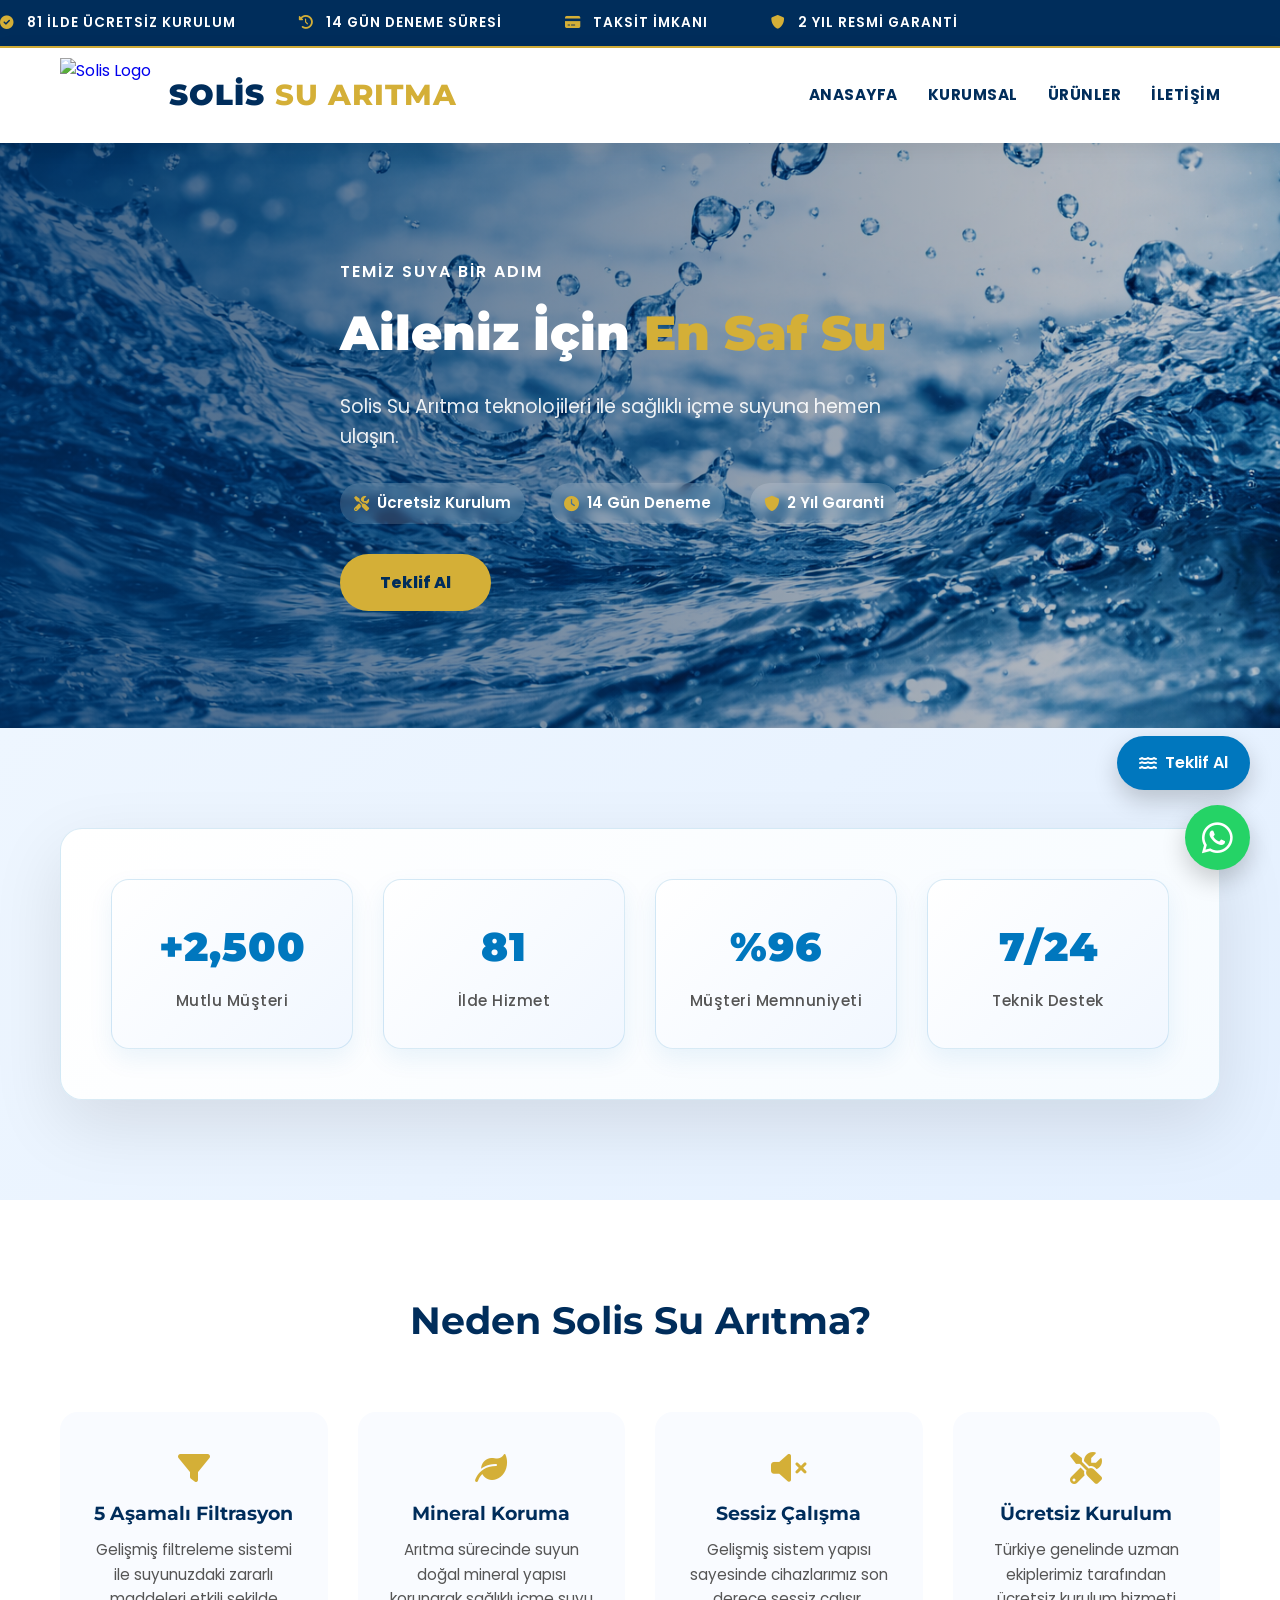
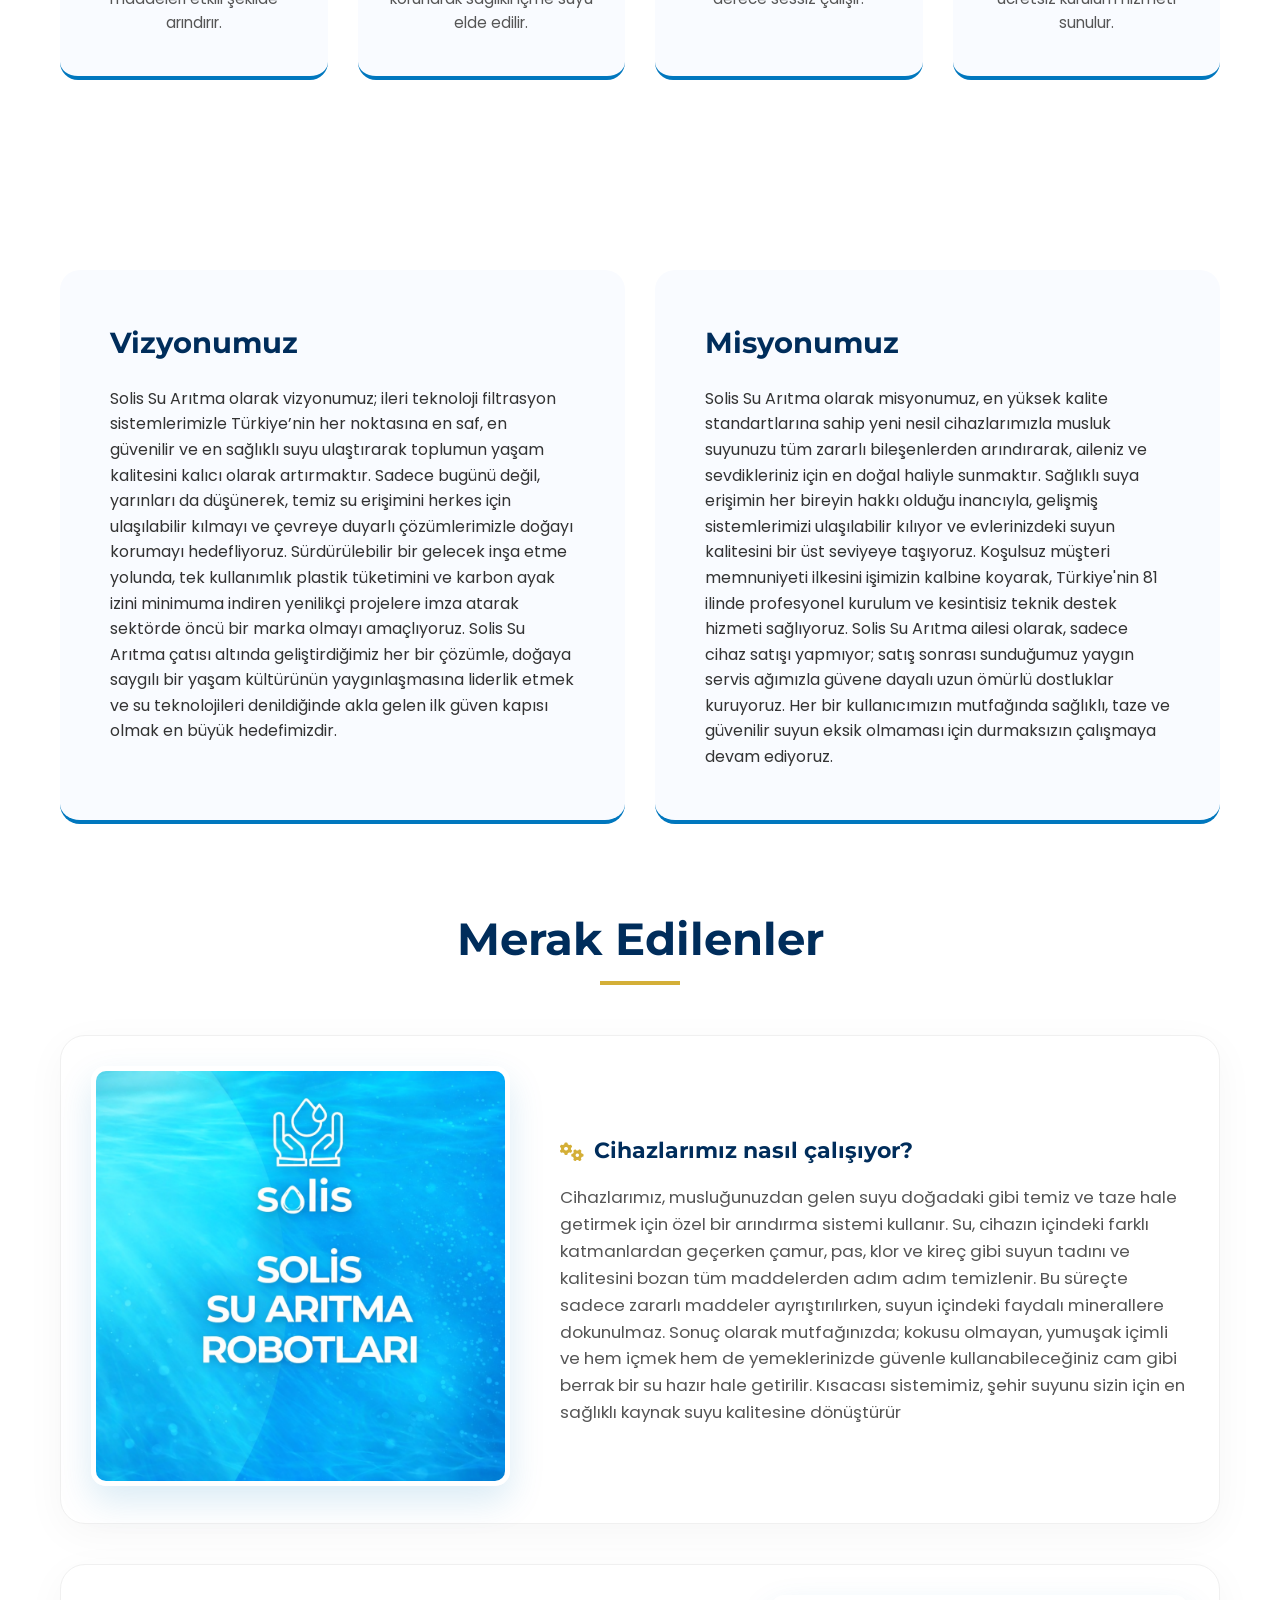
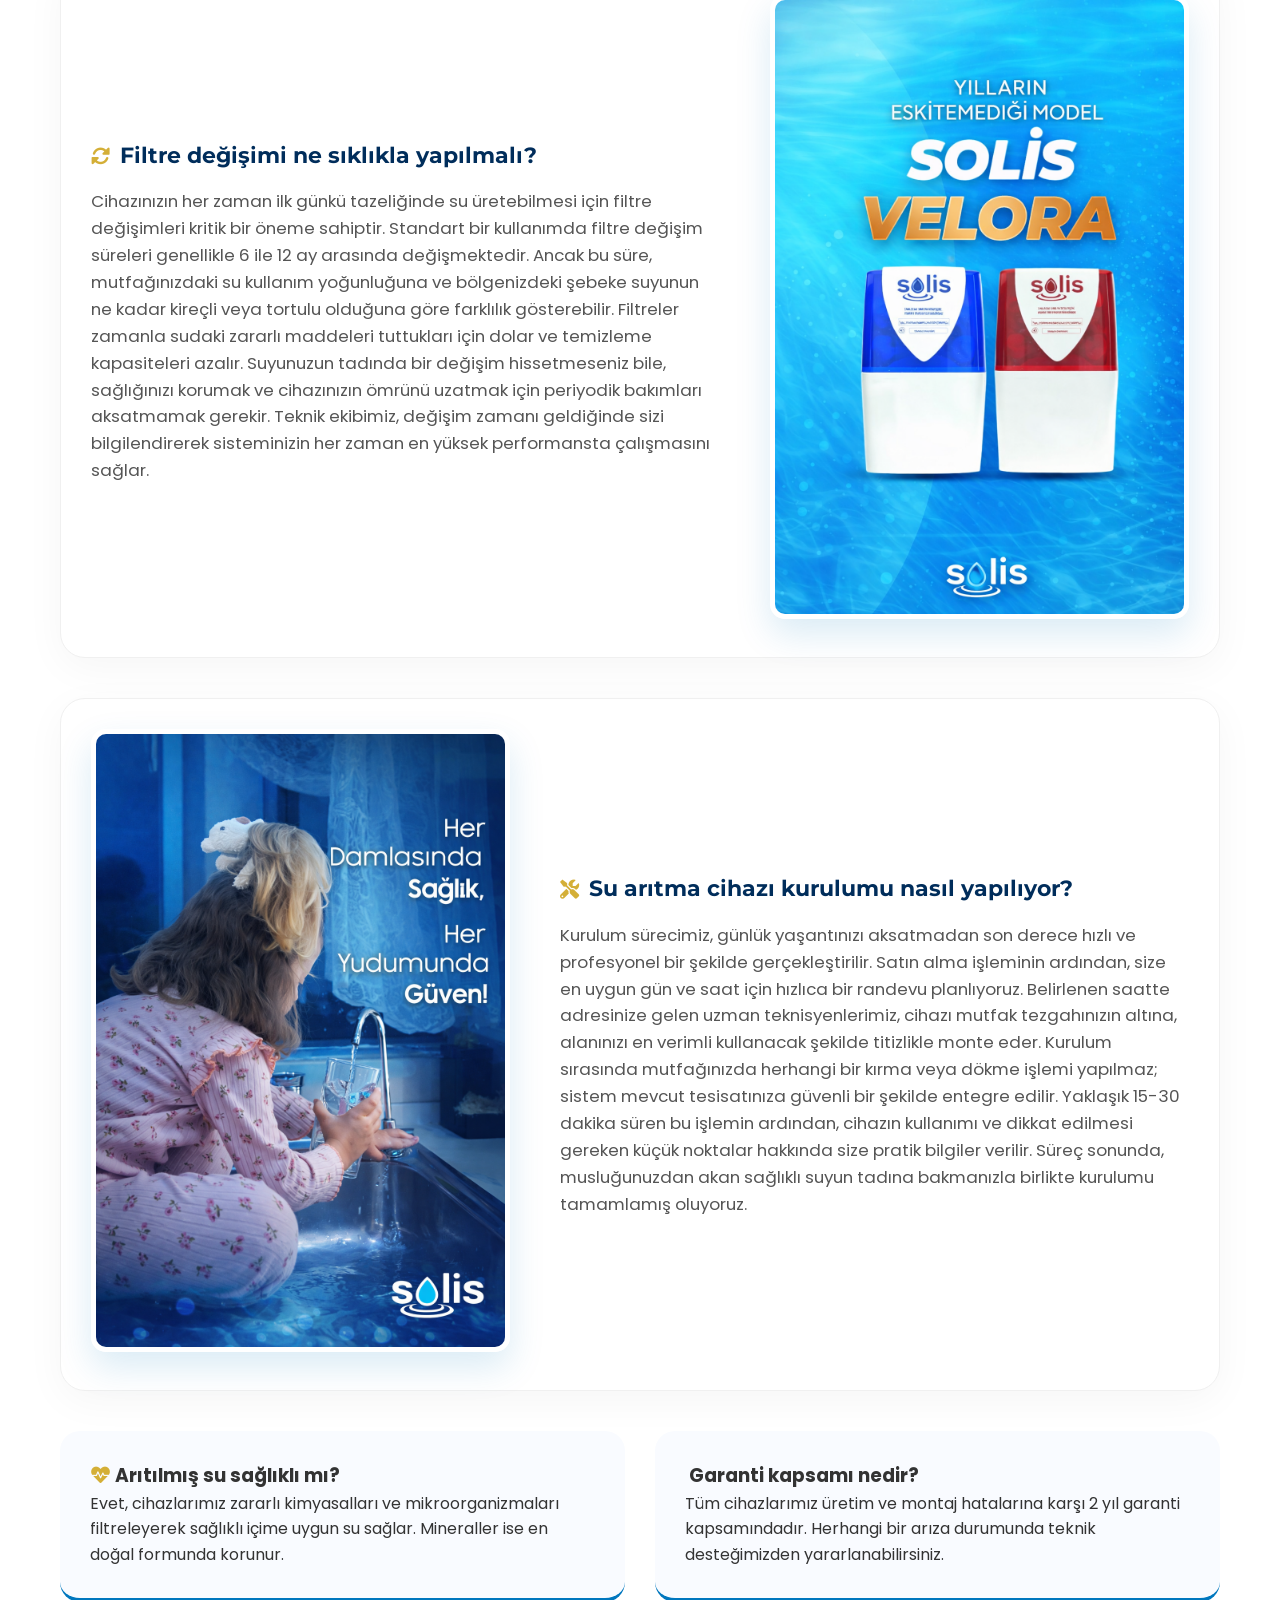
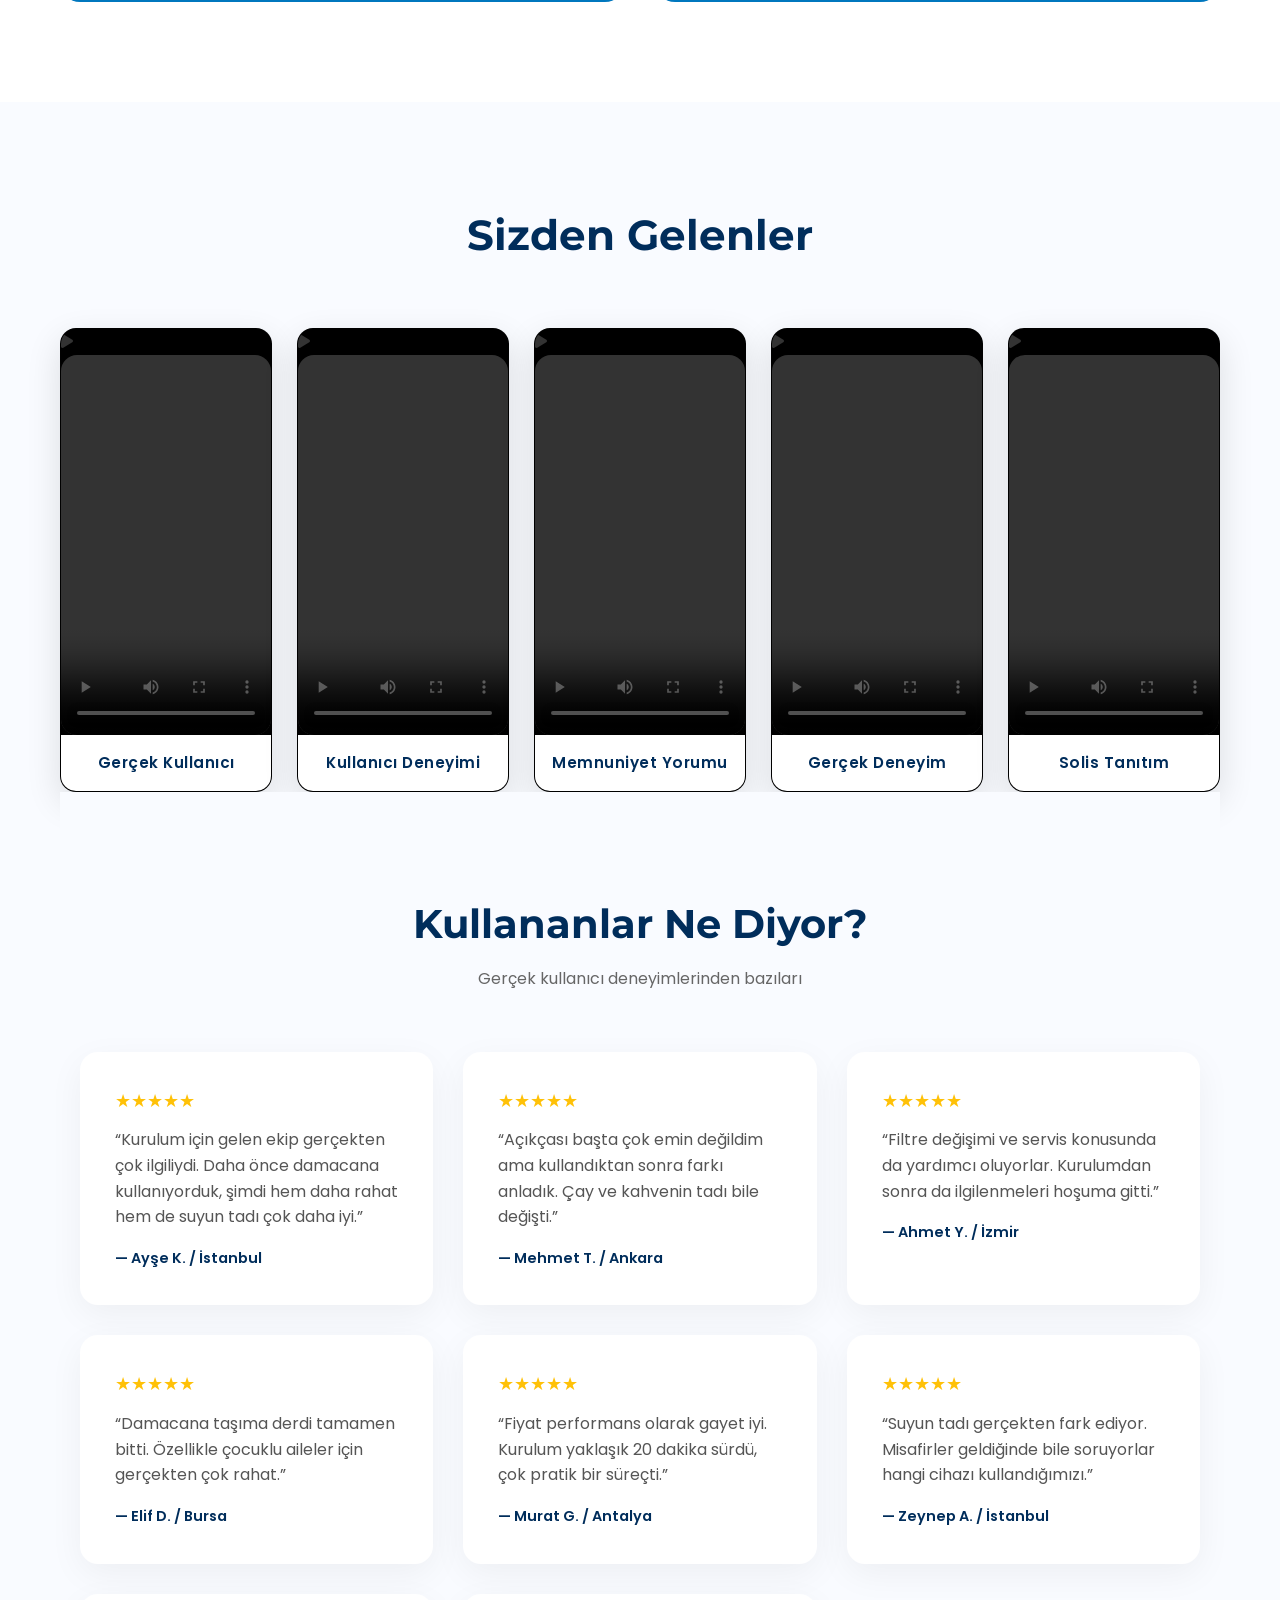
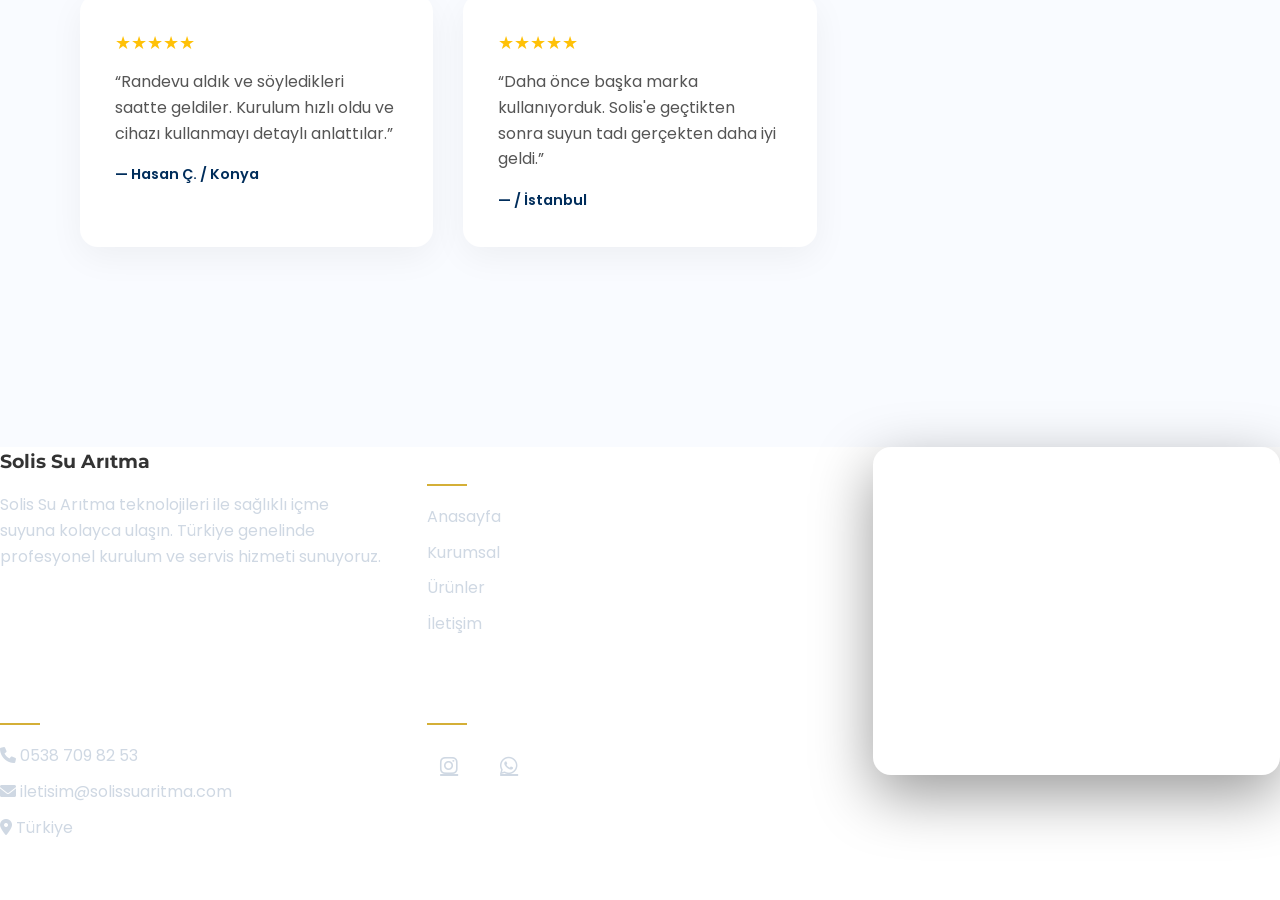
==== commit 5ddea2ab: "Eski harita silindi, footer icine elit yerlesim yapildi" ====
--- a/index.html
+++ b/index.html
@@ -1344,7 +1344,7 @@
 <div class="testimonial-card">
 <div class="stars">★★★★★</div>
 <p>“Daha önce başka marka kullanıyorduk. Solis'e geçtikten sonra suyun tadı gerçekten daha iyi geldi.”</p>
-<span>— Fatma Y. / İstanbul</span>
+<span>—  / İstanbul</span>
 </div>
 
 </div>
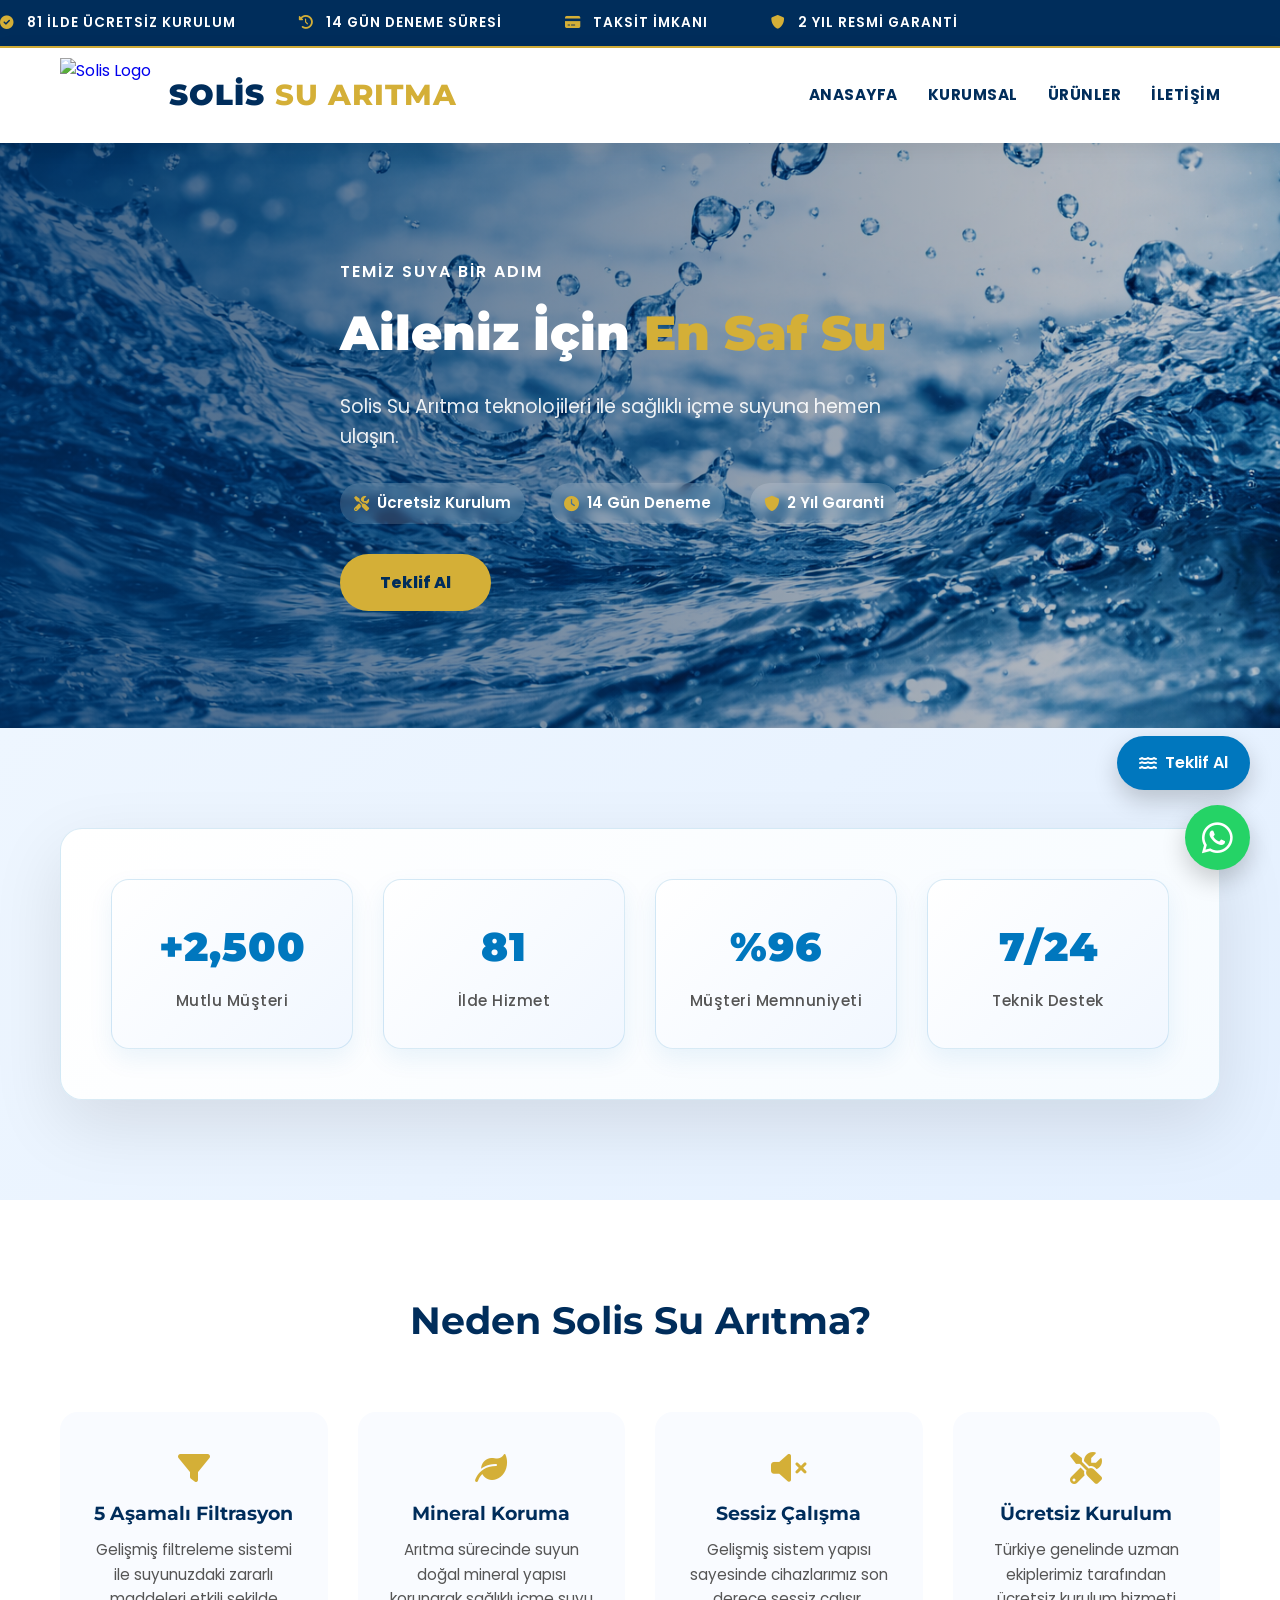
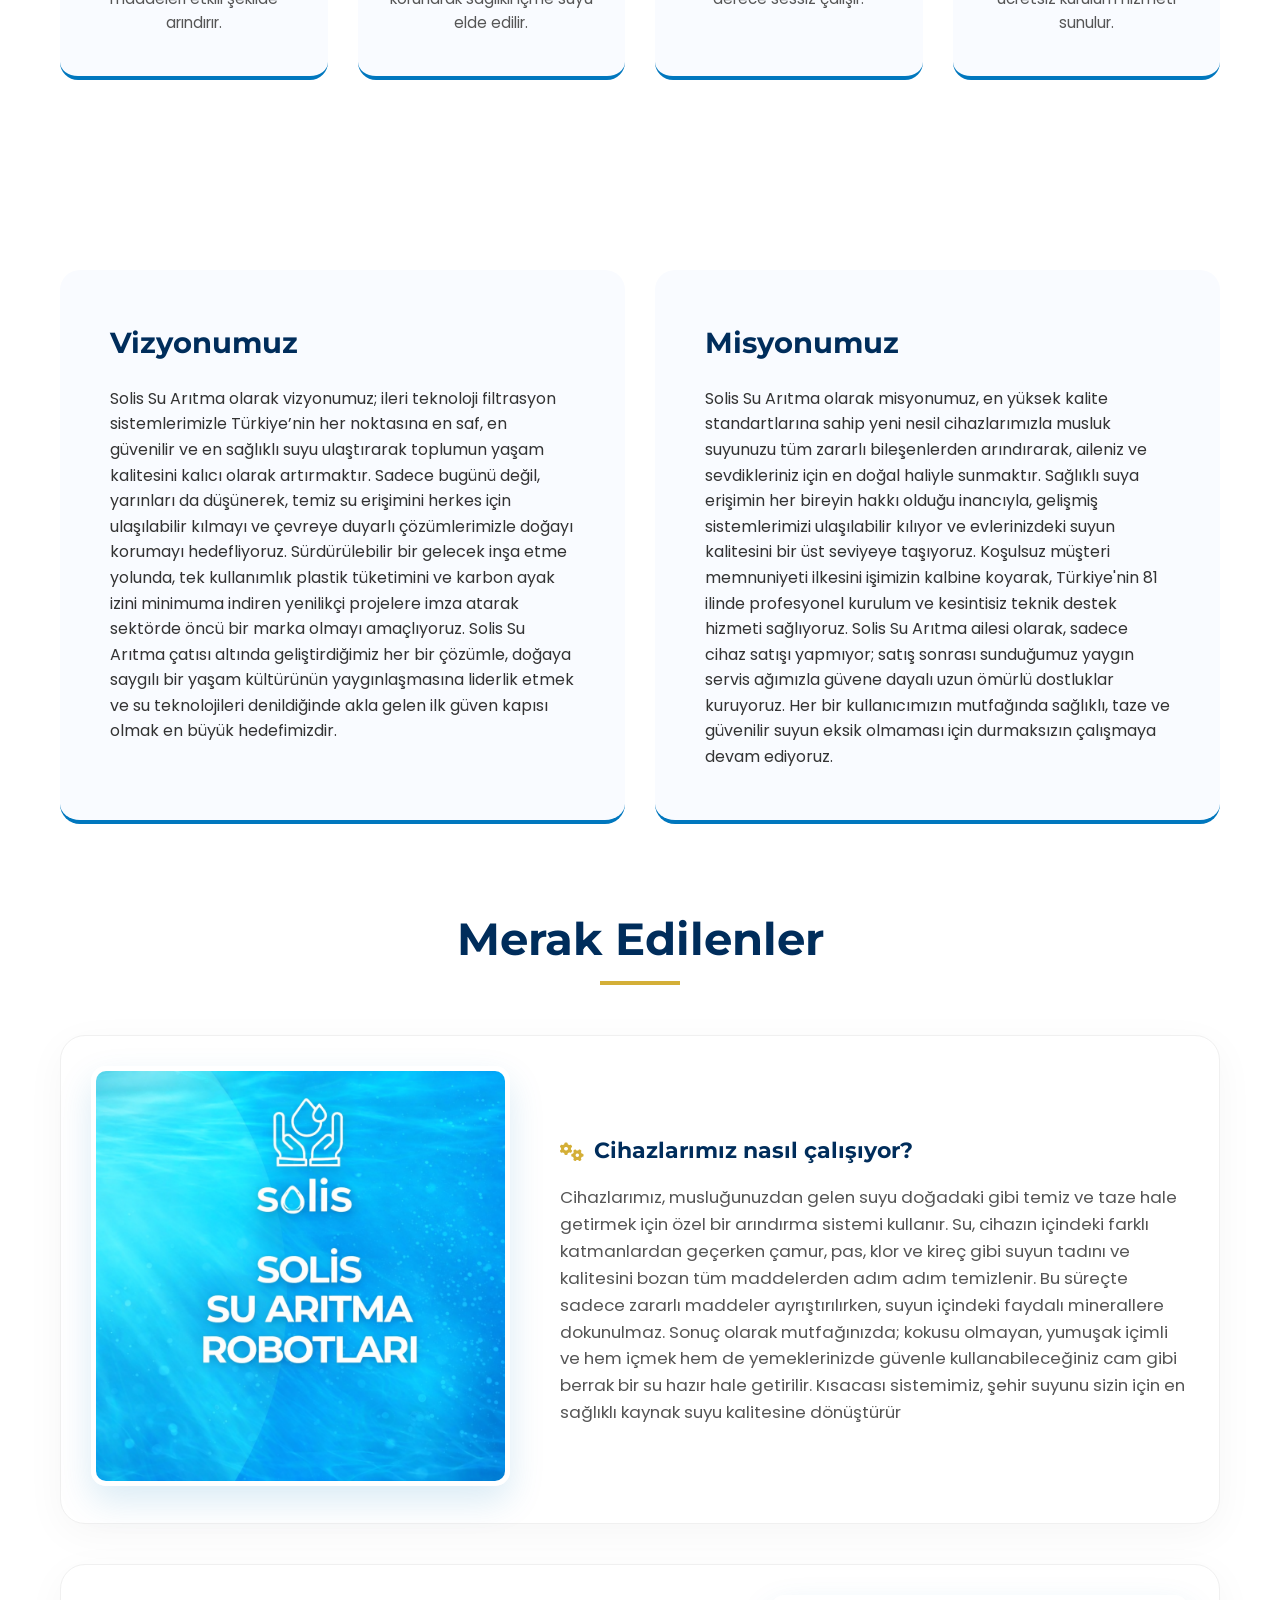
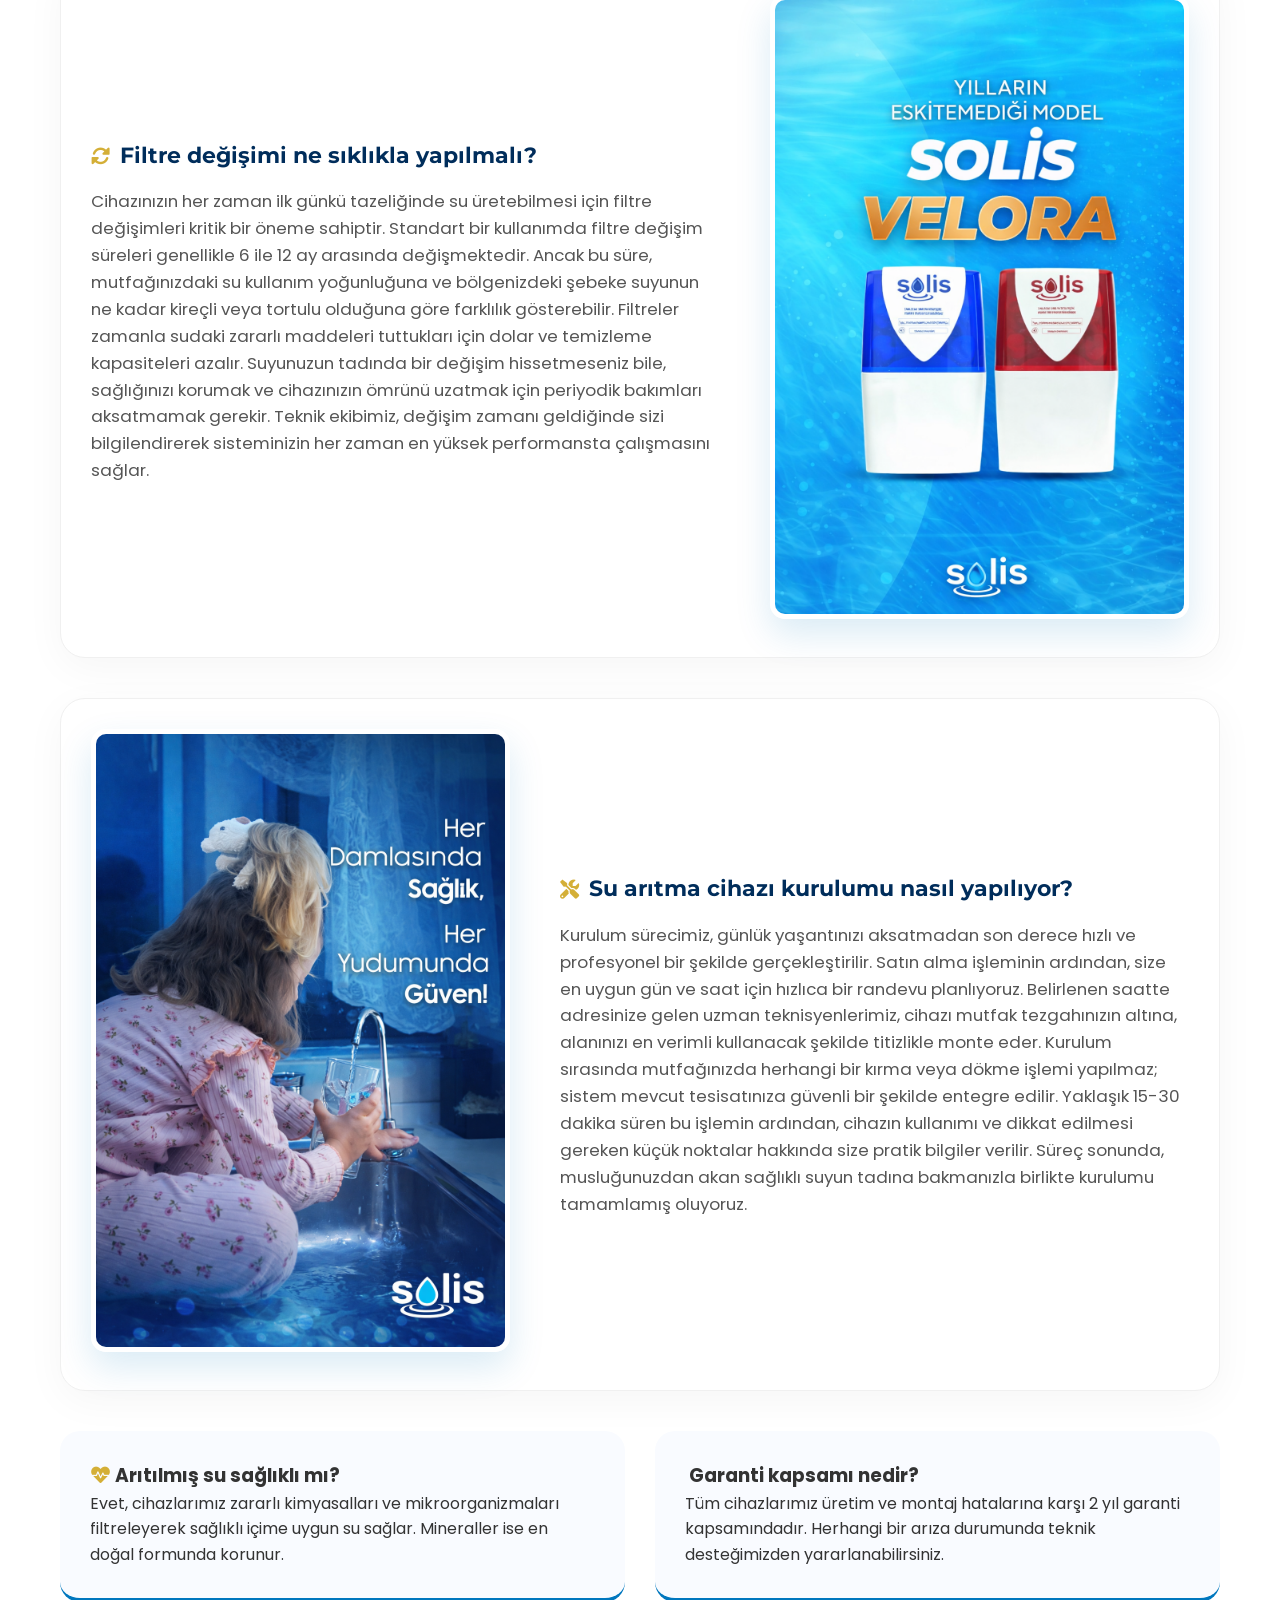
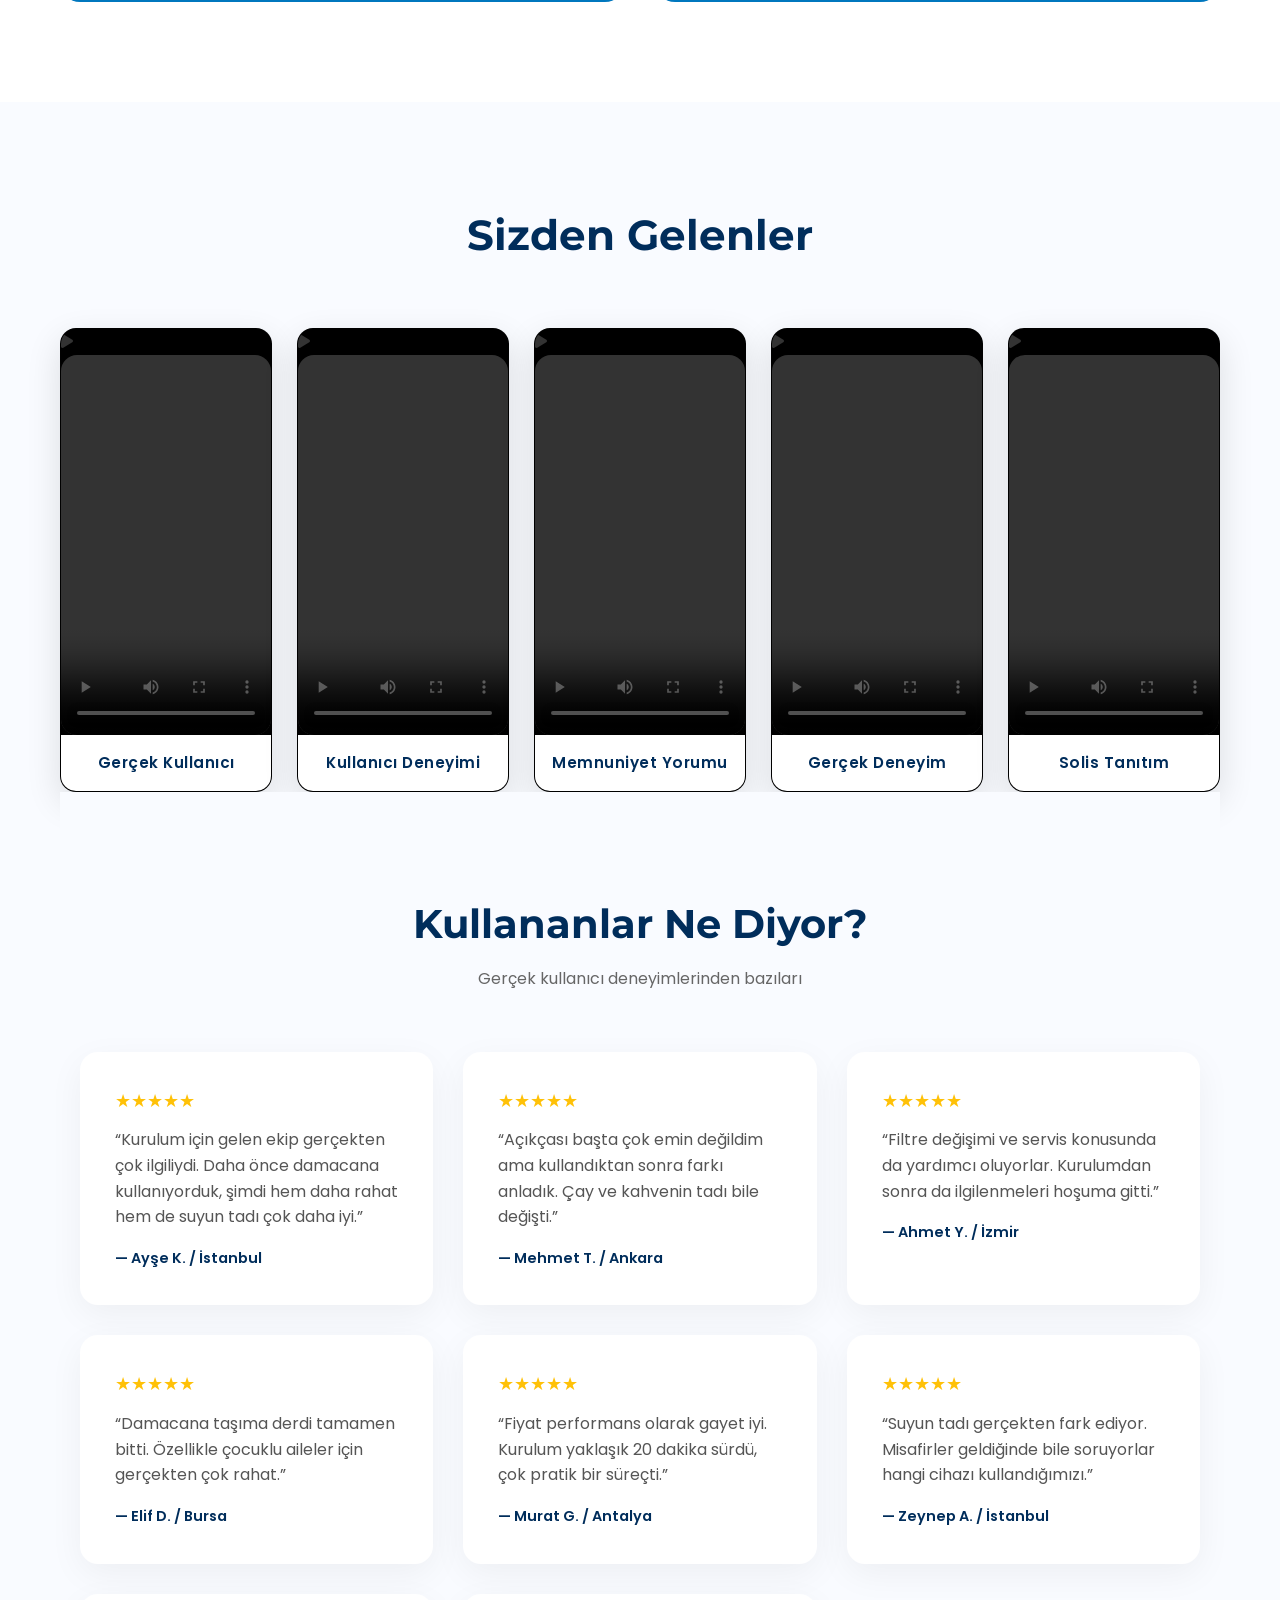
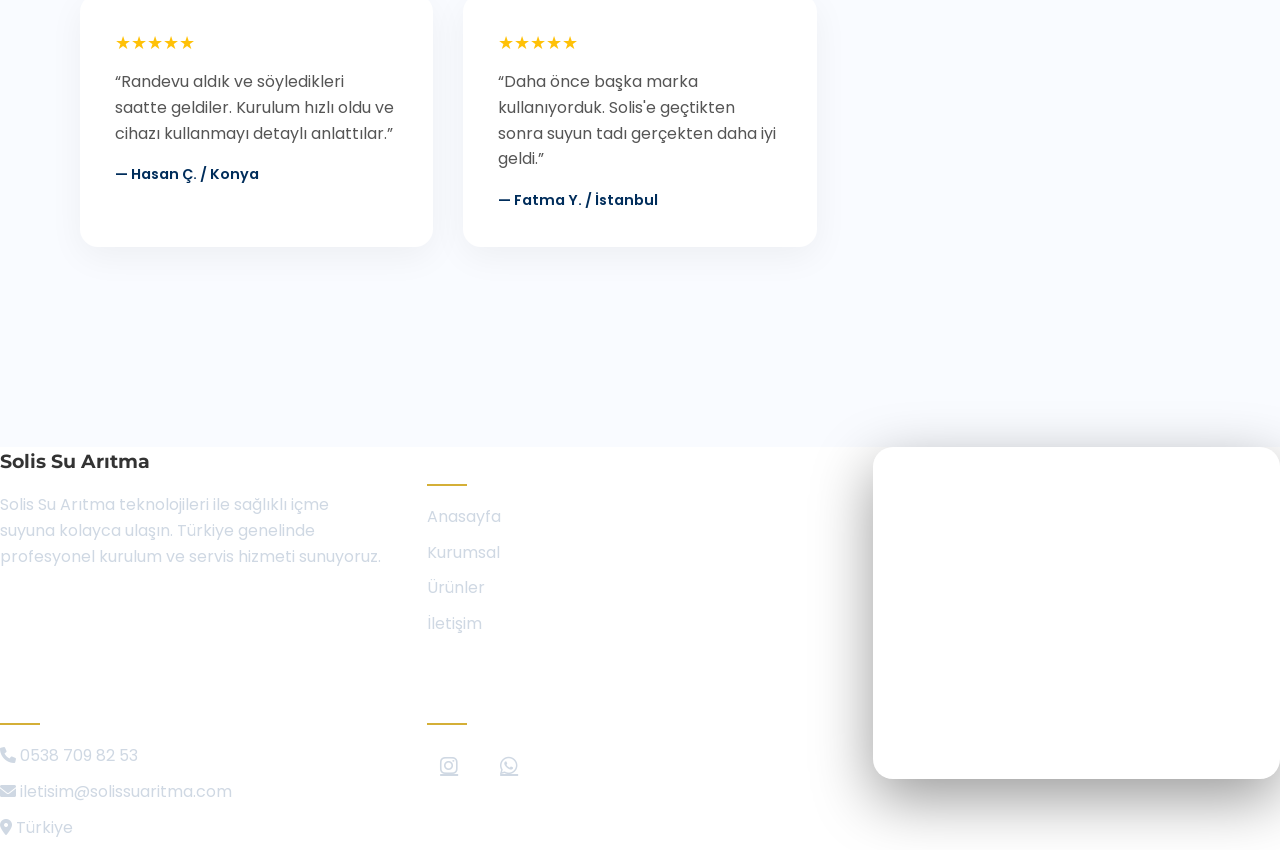
==== commit ec4a7b88: "Eski harita silindi, footer icine elit yerlesim yapildi" ====
--- a/index.html
+++ b/index.html
@@ -599,7 +599,7 @@
 radial-gradient(circle at 80% 70%,rgba(255,255,255,0.06),transparent 40%);
 pointer-events:none;
 }
-.footer-grid{
+/*.footer-grid{
 display:grid;
 grid-template-columns:repeat(auto-fit,minmax(240px,1fr));
 gap:50px;
@@ -607,7 +607,7 @@
 position:relative;
 z-index:2;
 }
-
+*/
 .footer-col h3{
 font-family:'Montserrat';
 margin-bottom:15px;
@@ -1013,6 +1013,52 @@
         text-align: center;
     }
 }
+/* ===== FORCE FOOTER FIX ===== */
+
+.footer .footer-grid{
+    display: grid !important;
+    grid-template-columns: 2fr 1.2fr !important;
+    gap: 60px !important;
+}
+
+.footer-left{
+    display: grid !important;
+    grid-template-columns: repeat(2,1fr) !important;
+    gap: 40px !important;
+}
+
+.footer-map{
+    background: rgba(255,255,255,0.08) !important;
+    padding: 12px !important;
+    border-radius: 20px !important;
+    box-shadow: 0 20px 60px rgba(0,0,0,0.4) !important;
+}
+
+.footer-map iframe{
+    width: 100% !important;
+    height: 300px !important;
+    border-radius: 12px !important;
+}
+
+.footer-col{
+    text-align: left !important;
+}
+
+/* MOBİL */
+@media(max-width:992px){
+    .footer .footer-grid{
+        grid-template-columns: 1fr !important;
+    }
+
+    .footer-left{
+        grid-template-columns: 1fr !important;
+        text-align:center !important;
+    }
+
+    .footer-col{
+        text-align:center !important;
+    }
+}
     </style>
 </head>
 <body>
@@ -1344,7 +1390,7 @@
 <div class="testimonial-card">
 <div class="stars">★★★★★</div>
 <p>“Daha önce başka marka kullanıyorduk. Solis'e geçtikten sonra suyun tadı gerçekten daha iyi geldi.”</p>
-<span>—  / İstanbul</span>
+<span>—  Fatma Y. / İstanbul</span>
 </div>
 
 </div>
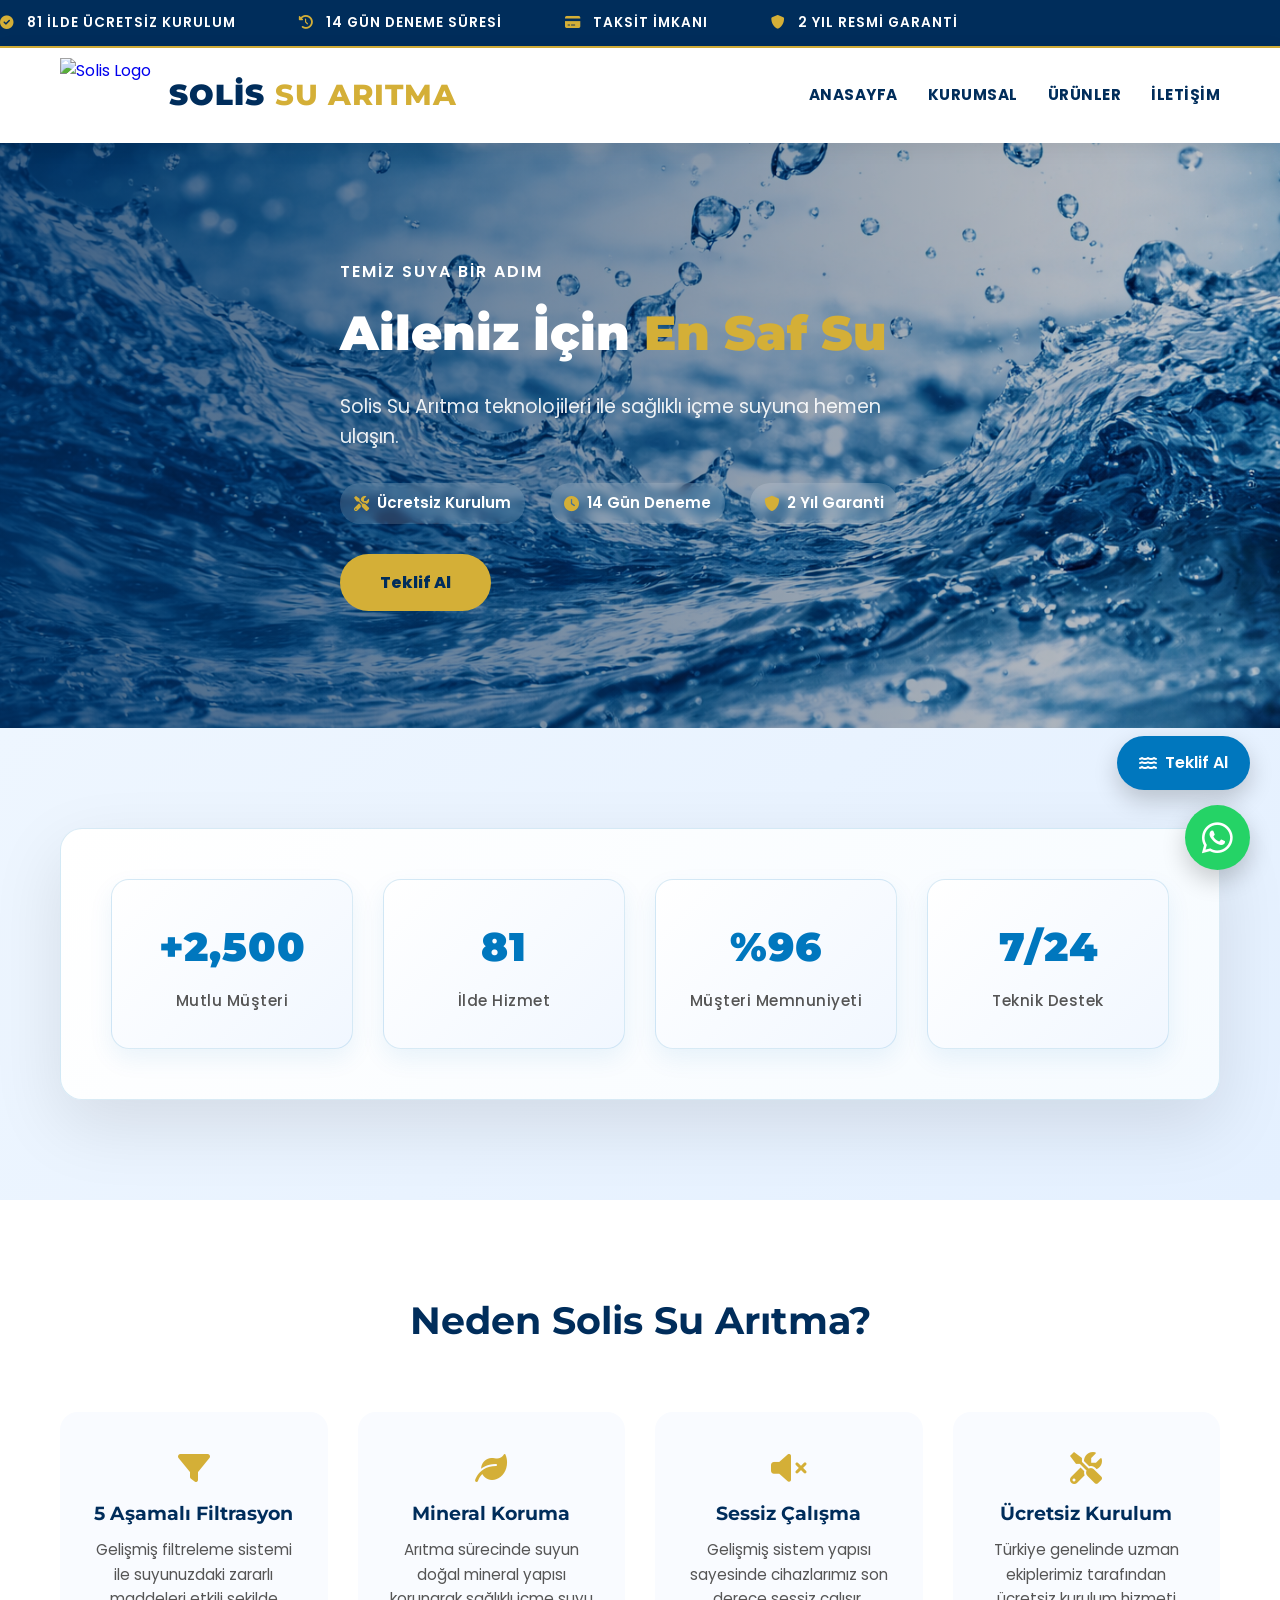
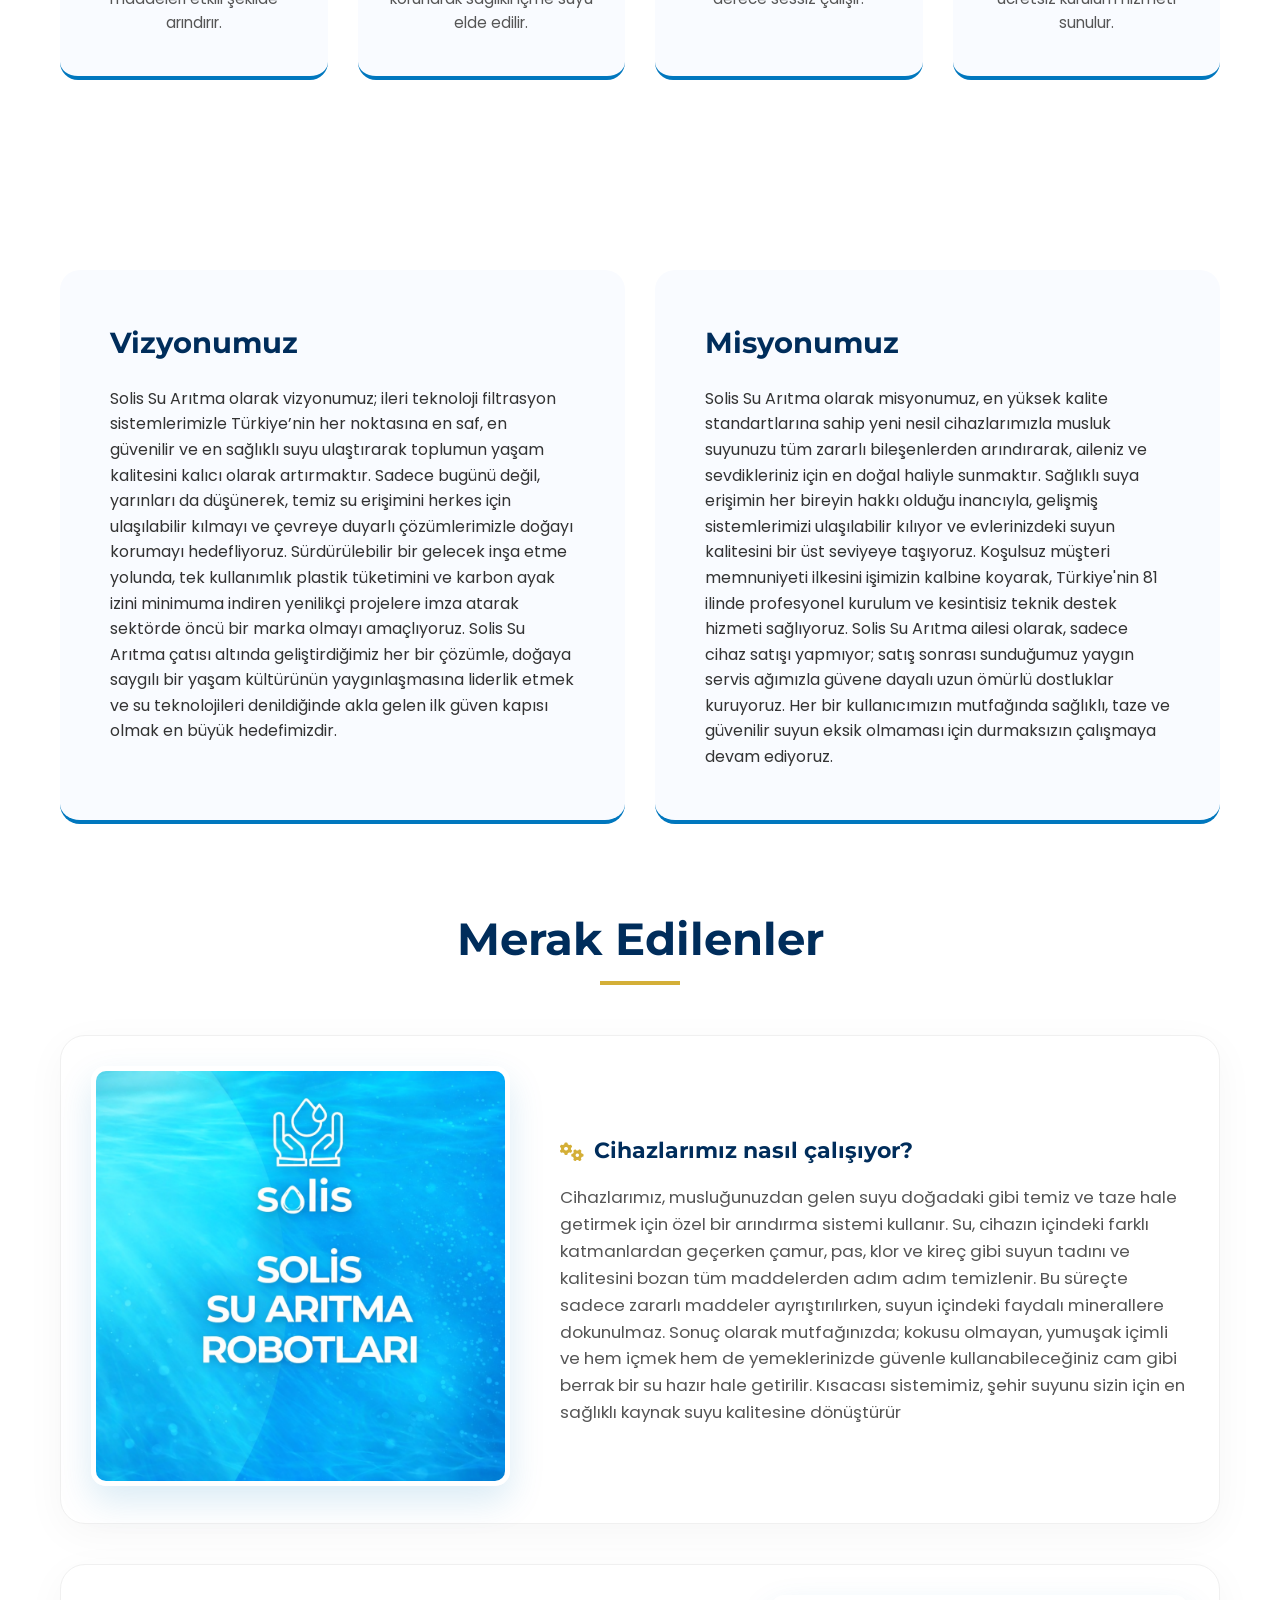
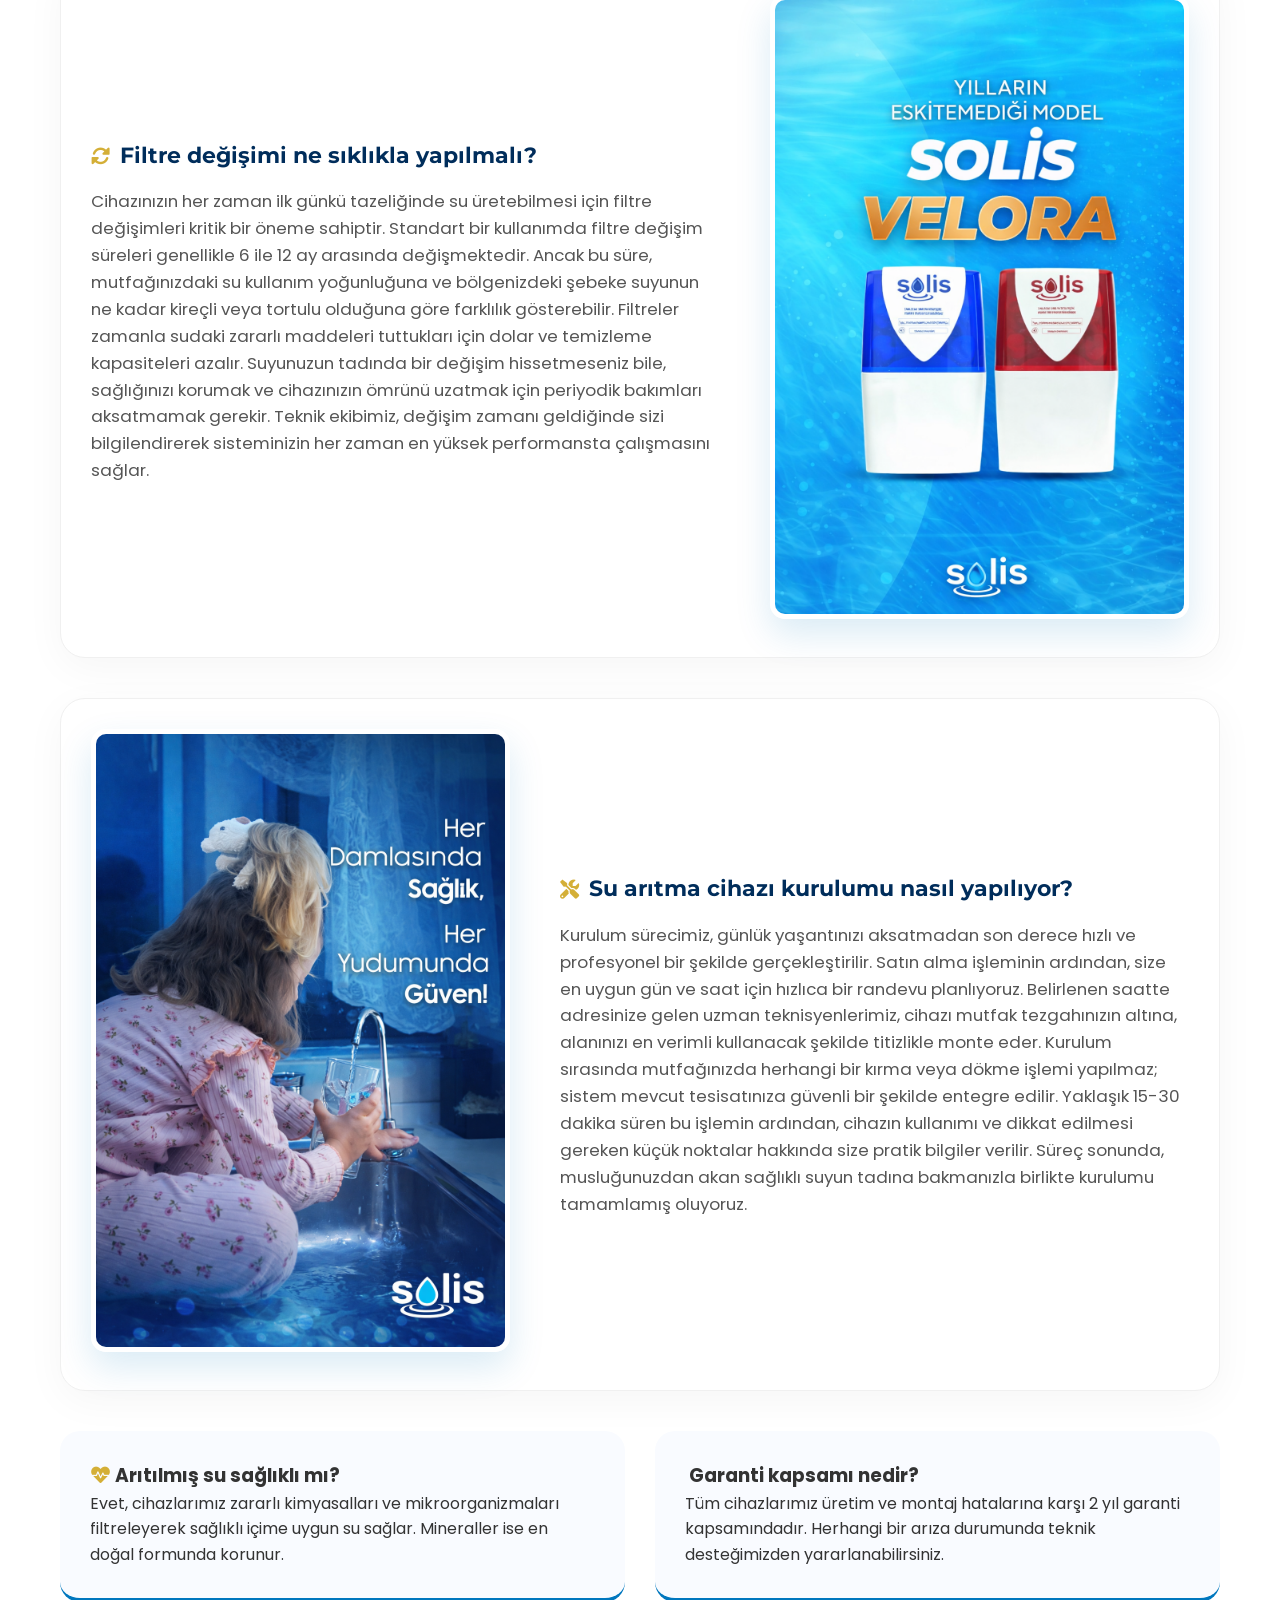
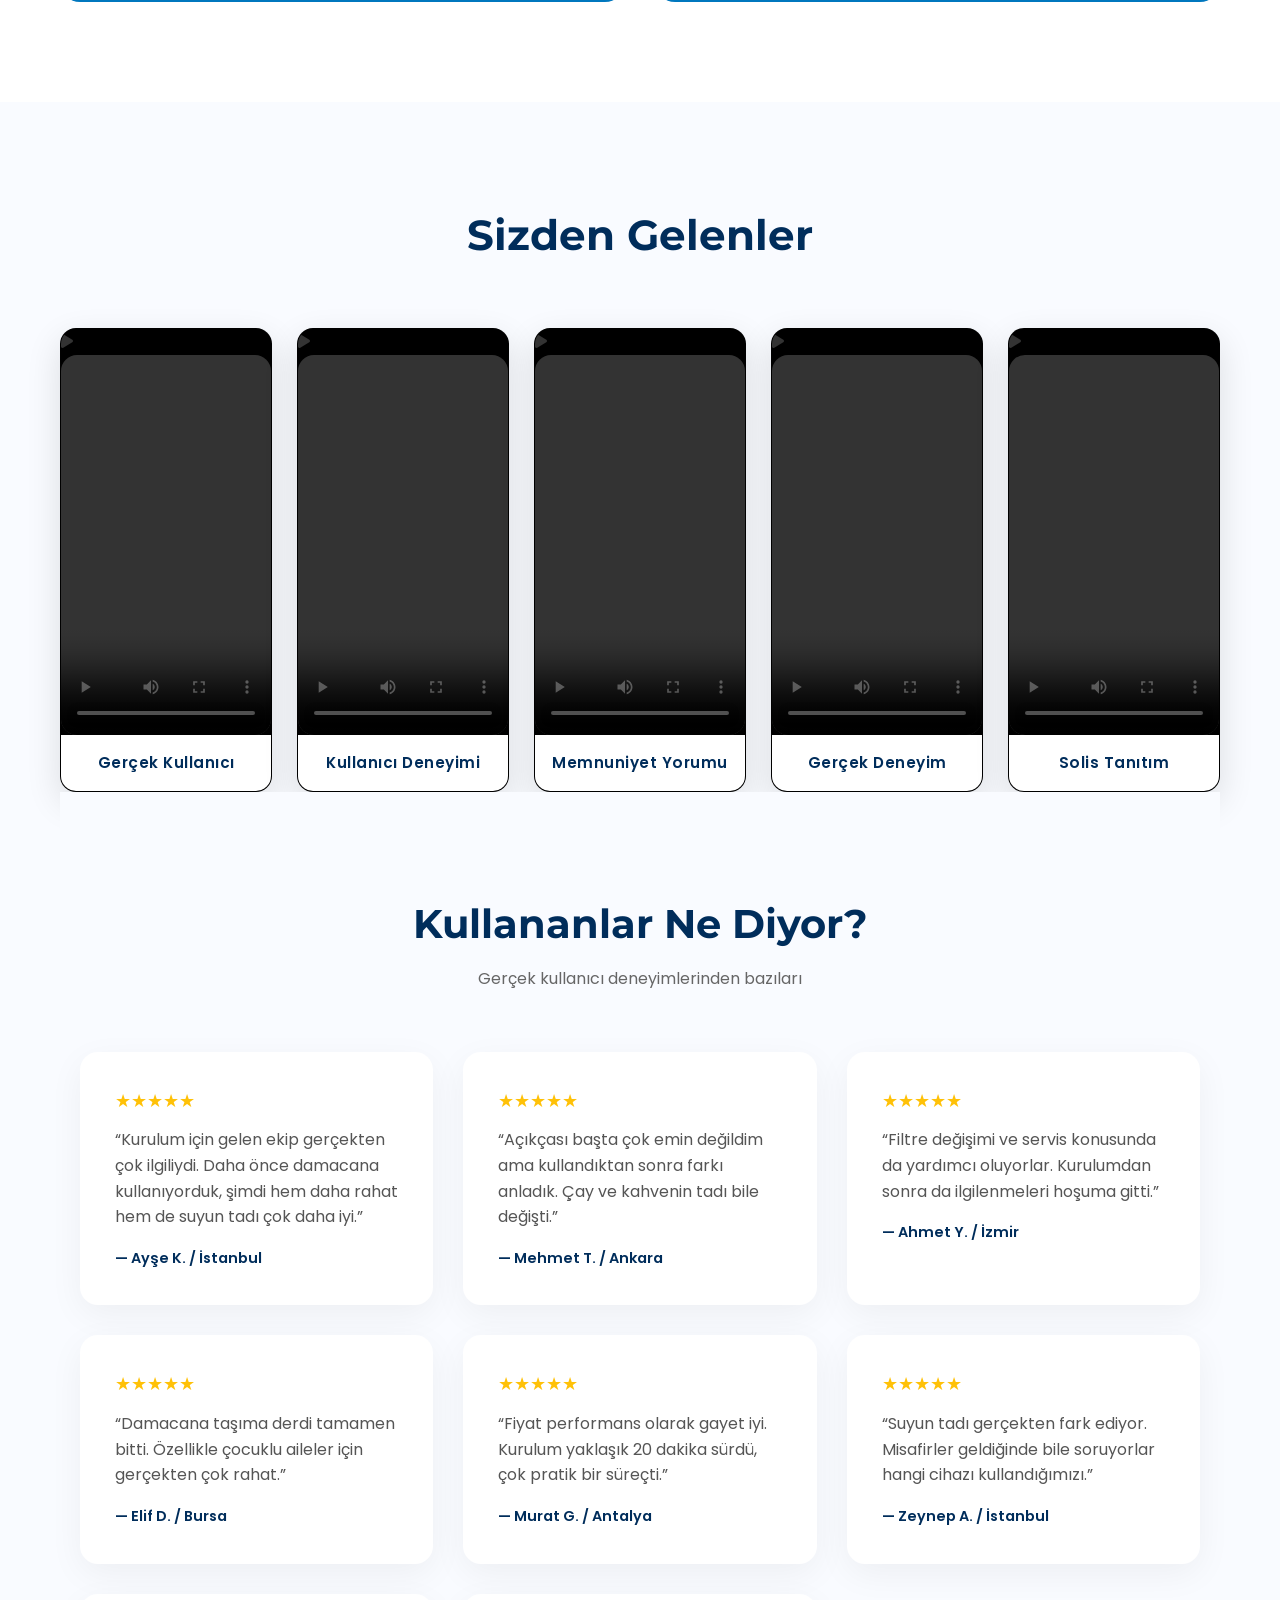
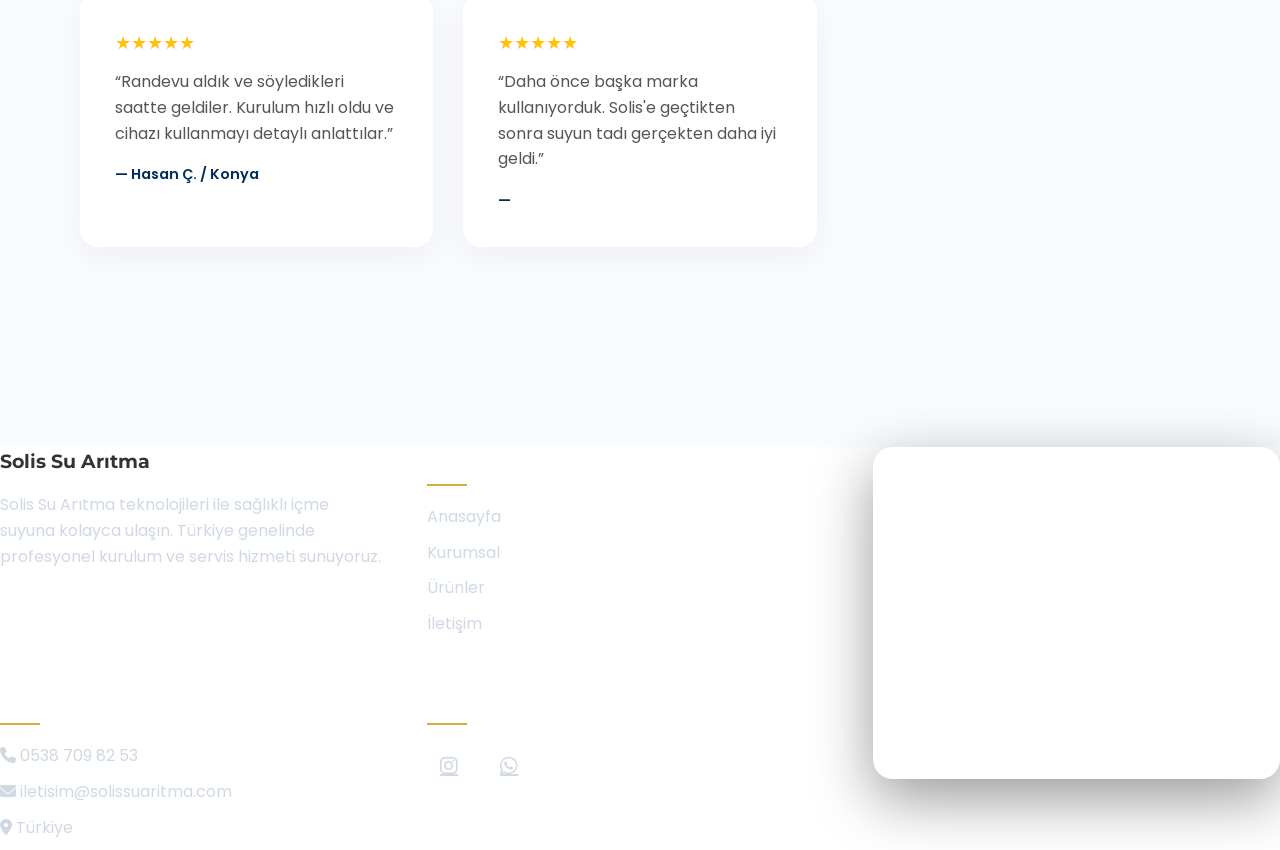
==== commit 39da0bbb: "Eski harita silindi, footer icine elit yerlesim yapildi" ====
--- a/index.html
+++ b/index.html
@@ -1059,6 +1059,10 @@
         text-align:center !important;
     }
 }
+/* FOOTER ARKA PLAN FIX */
+.footer{
+    background: linear-gradient(135deg, #001c3d, #003d7a) !important;
+}
     </style>
 </head>
 <body>
@@ -1390,7 +1394,7 @@
 <div class="testimonial-card">
 <div class="stars">★★★★★</div>
 <p>“Daha önce başka marka kullanıyorduk. Solis'e geçtikten sonra suyun tadı gerçekten daha iyi geldi.”</p>
-<span>—  Fatma Y. / İstanbul</span>
+<span>—  </span>
 </div>
 
 </div>
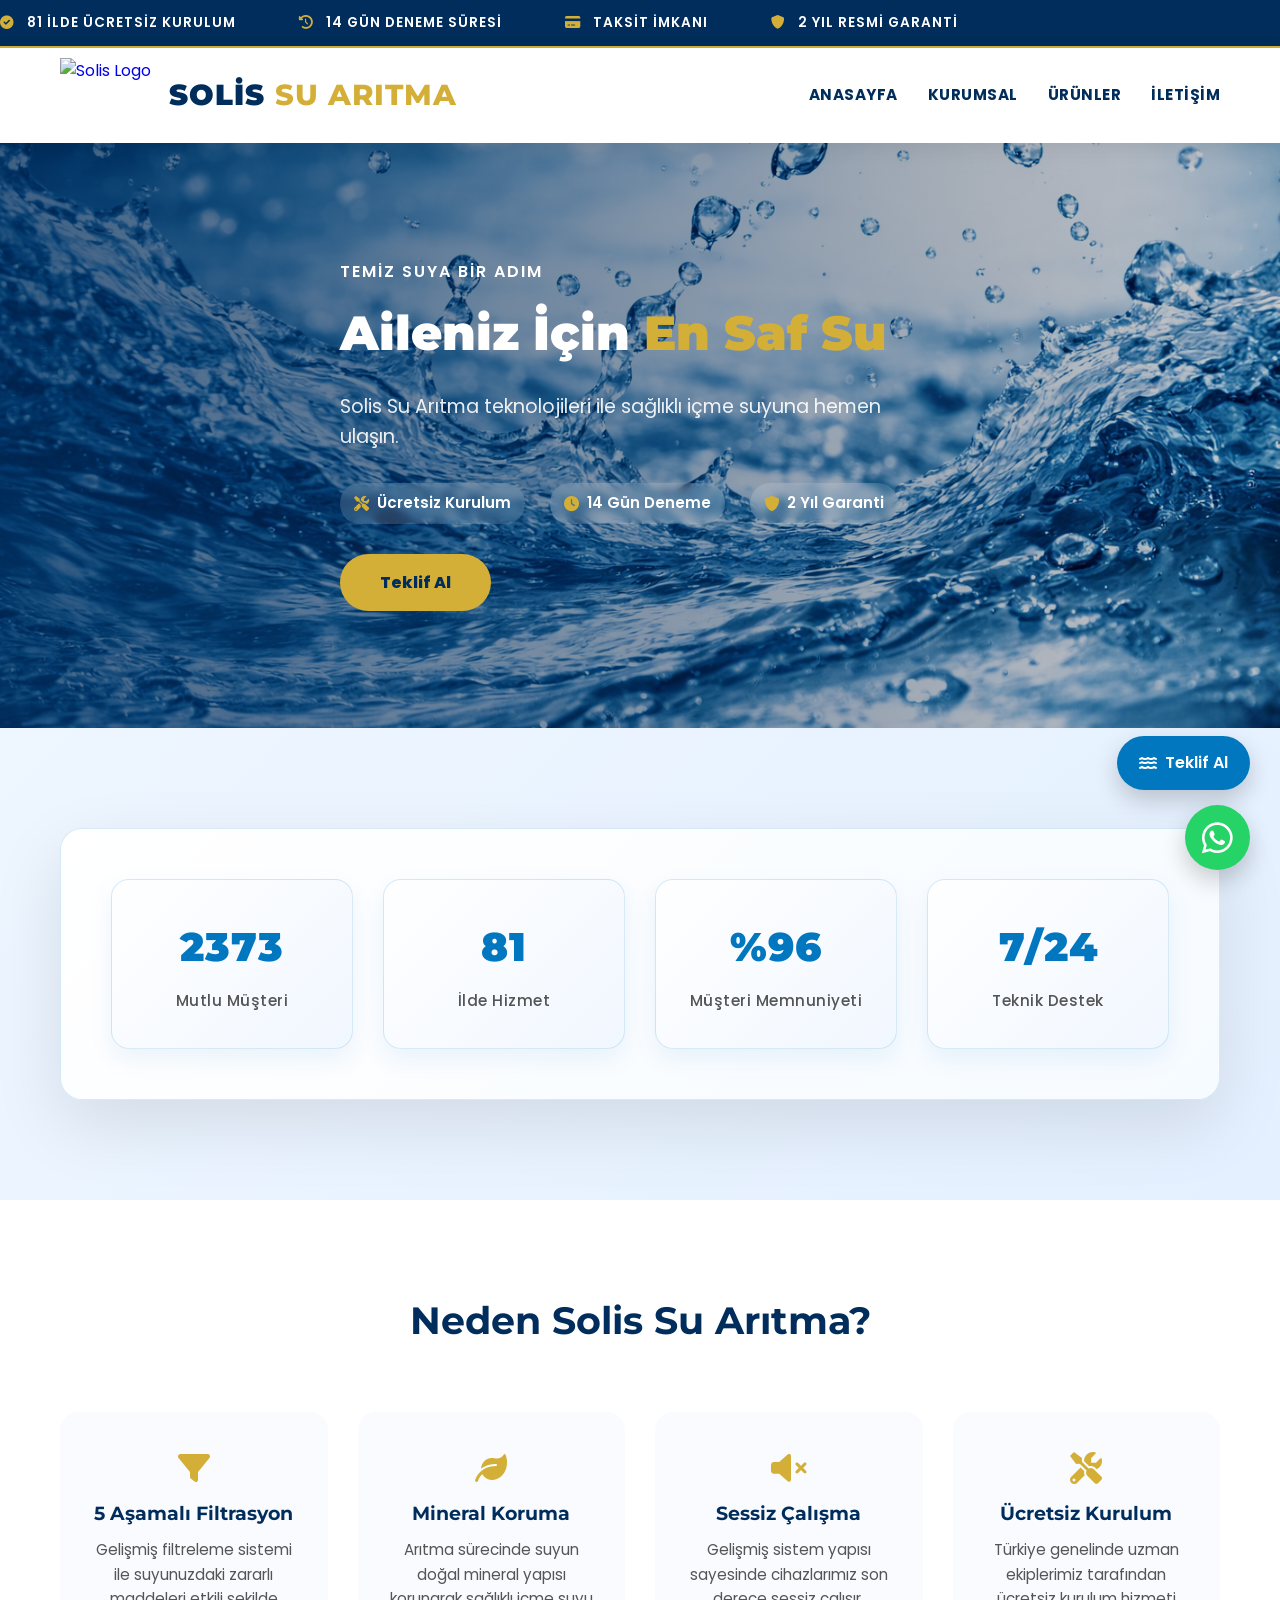
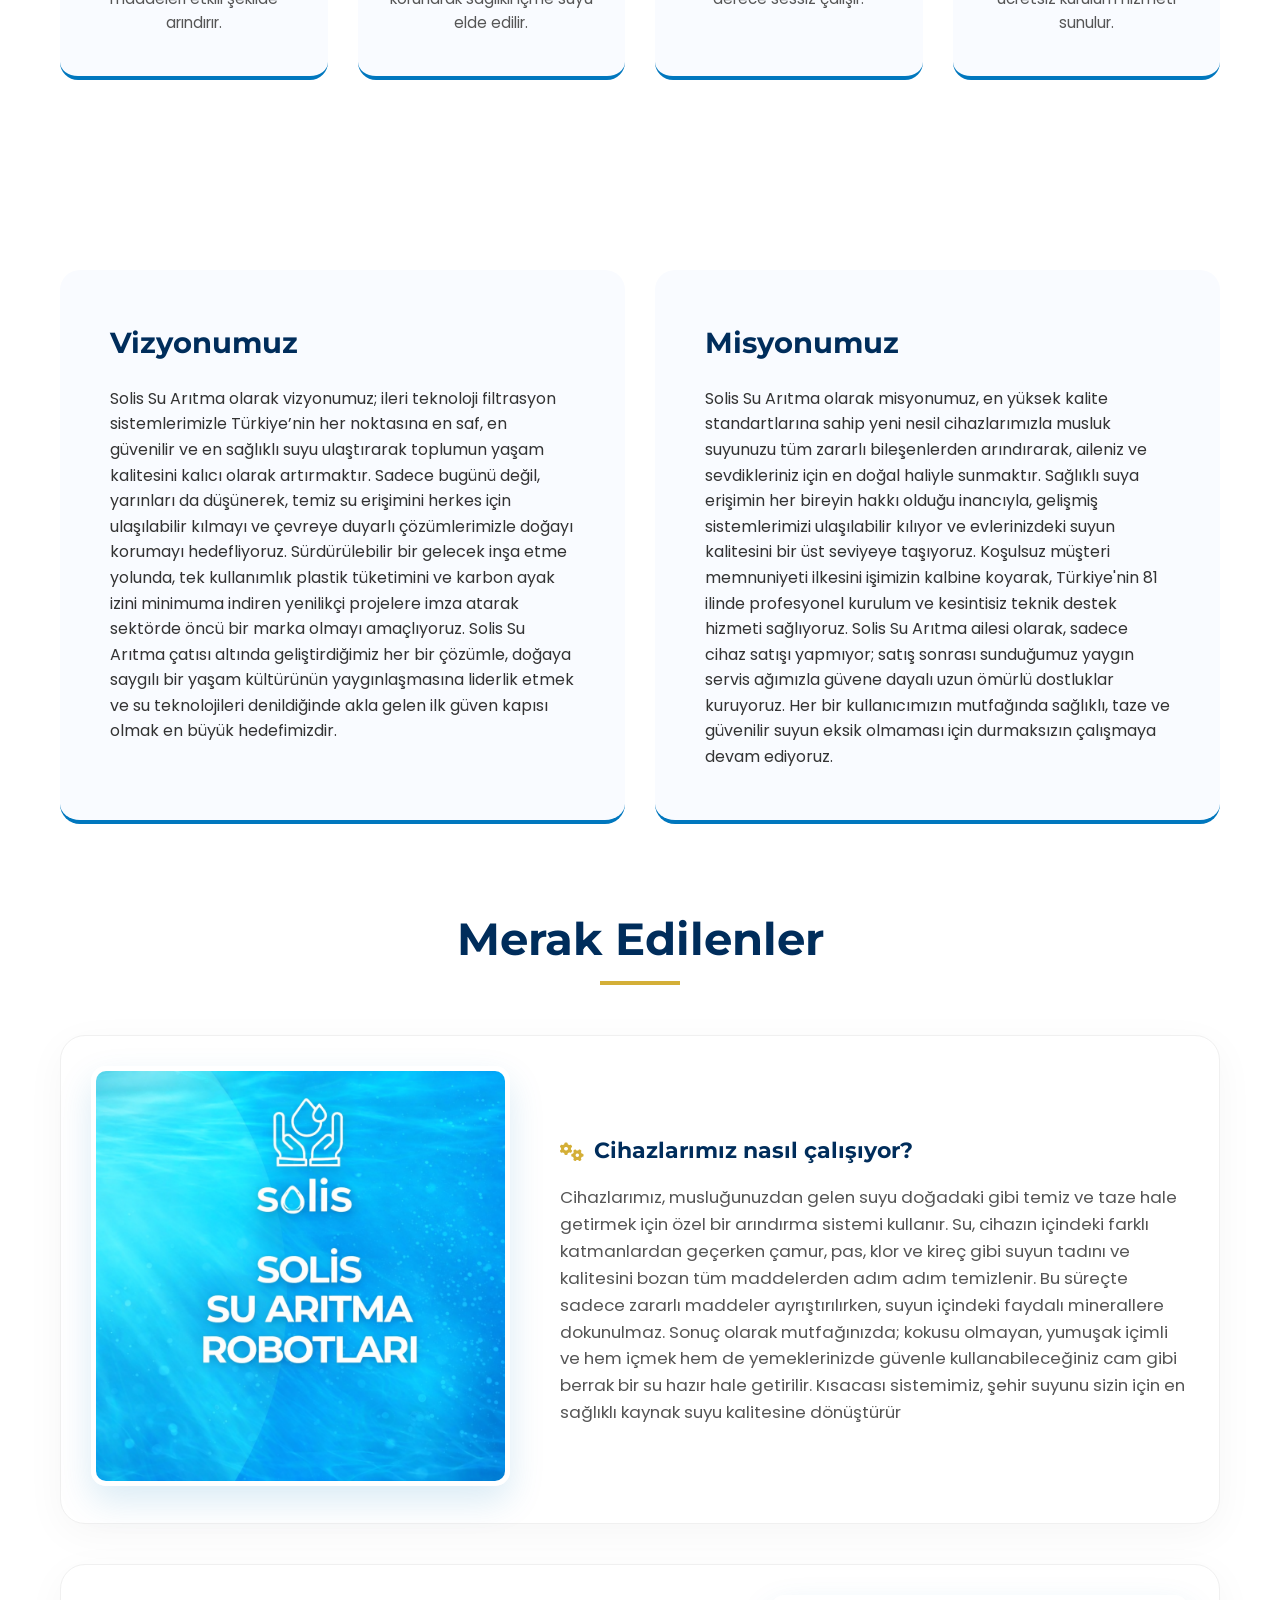
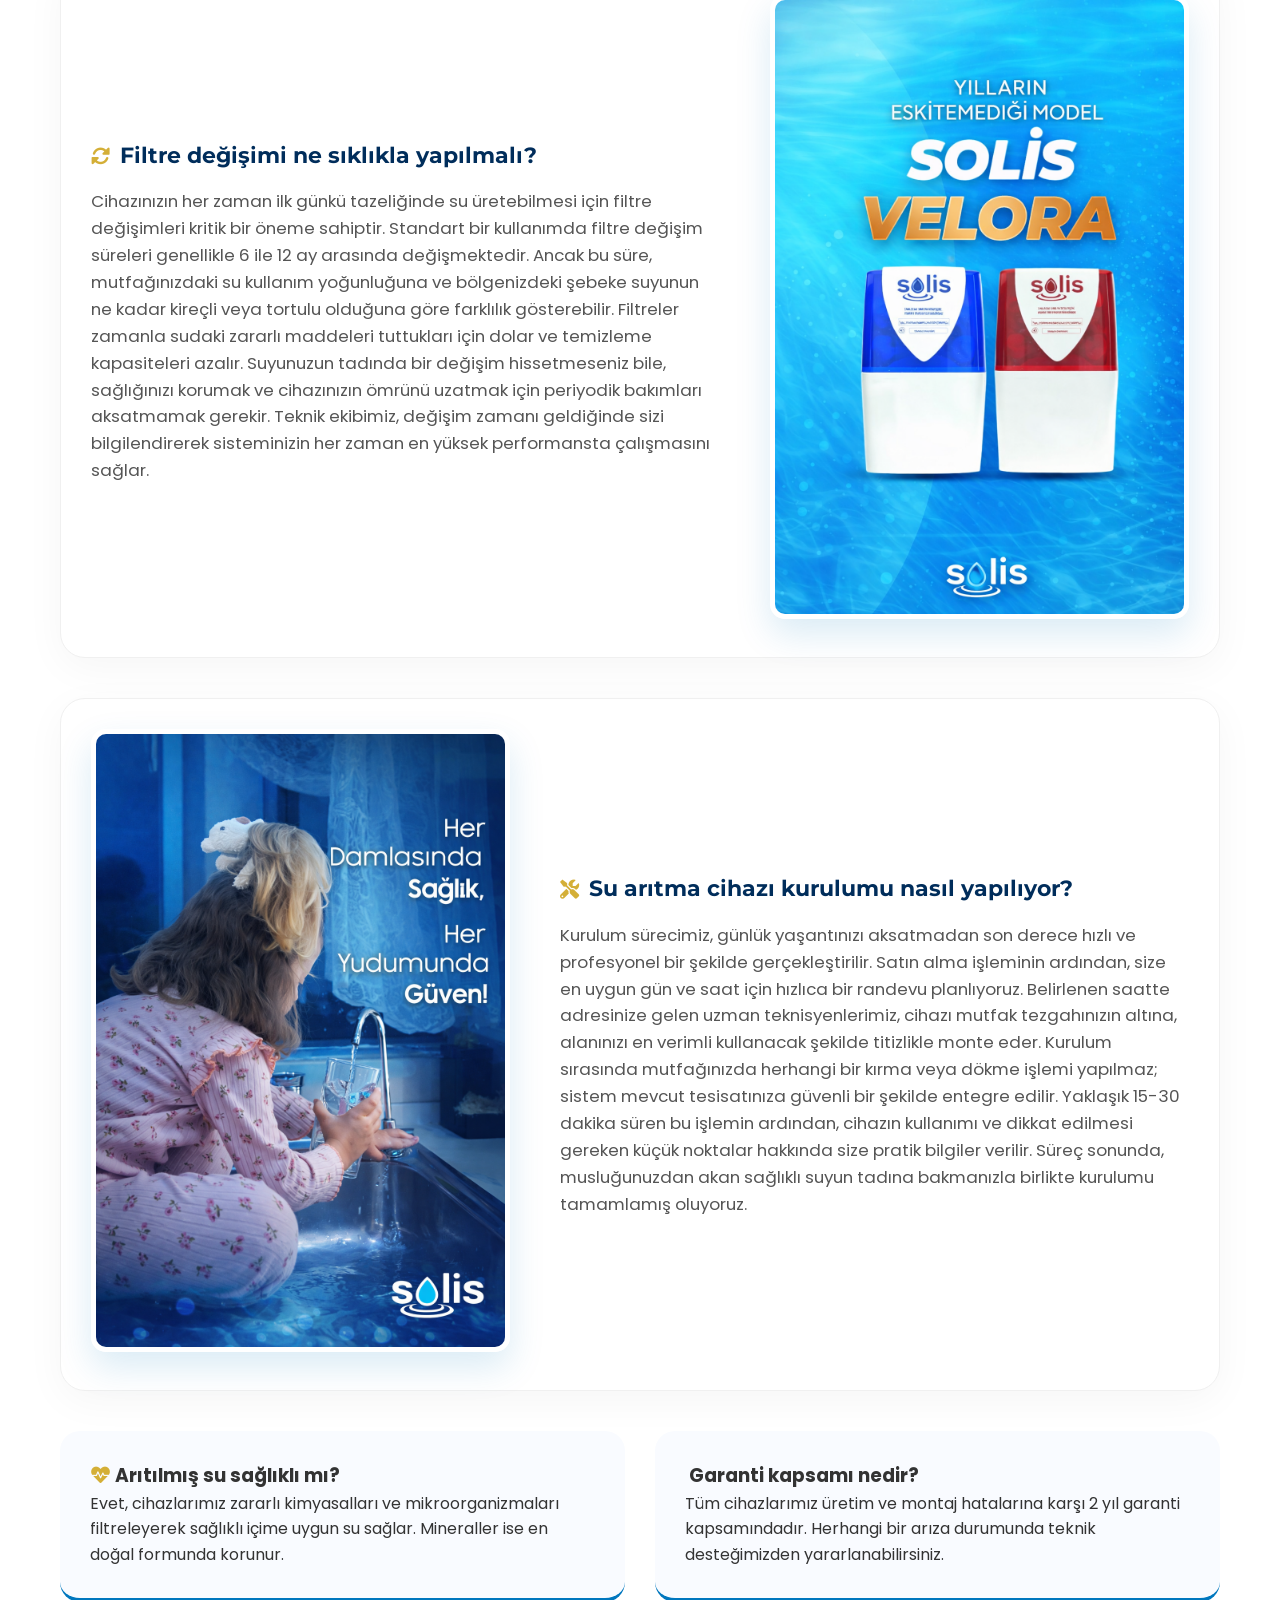
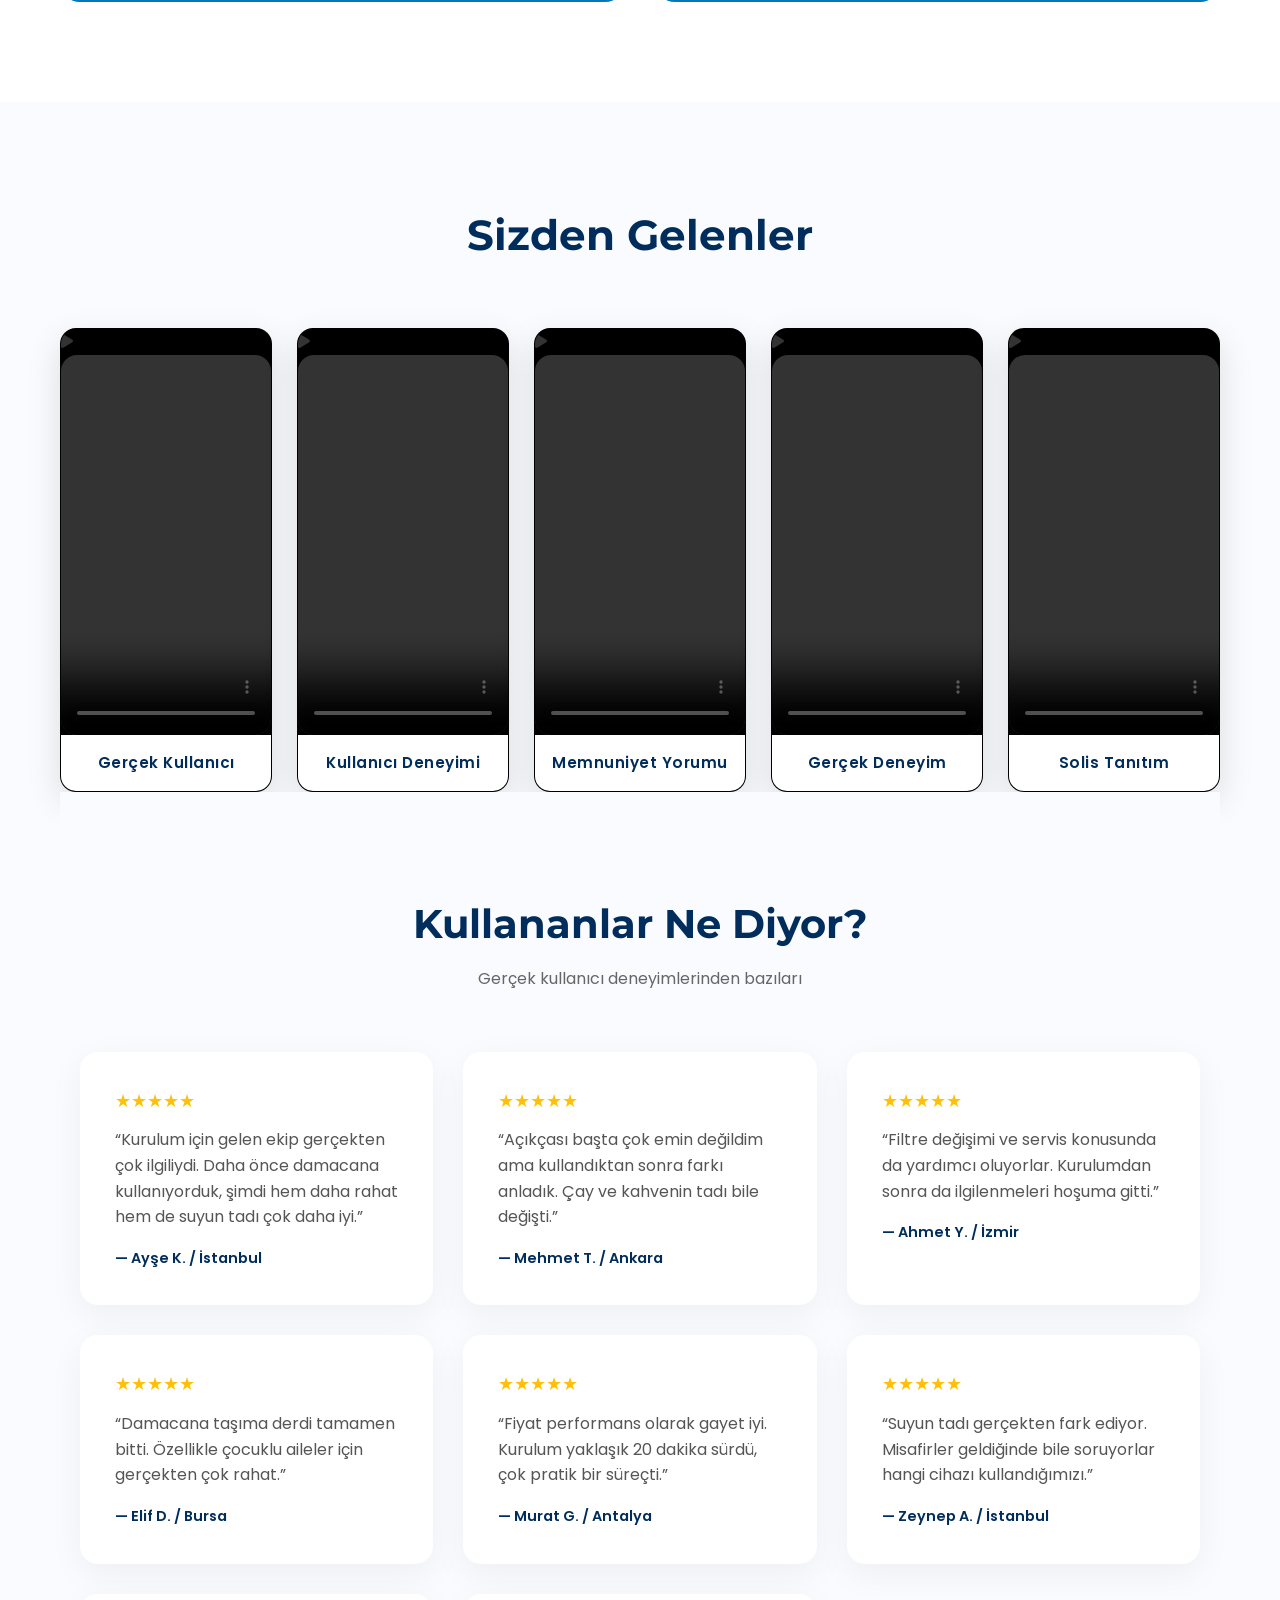
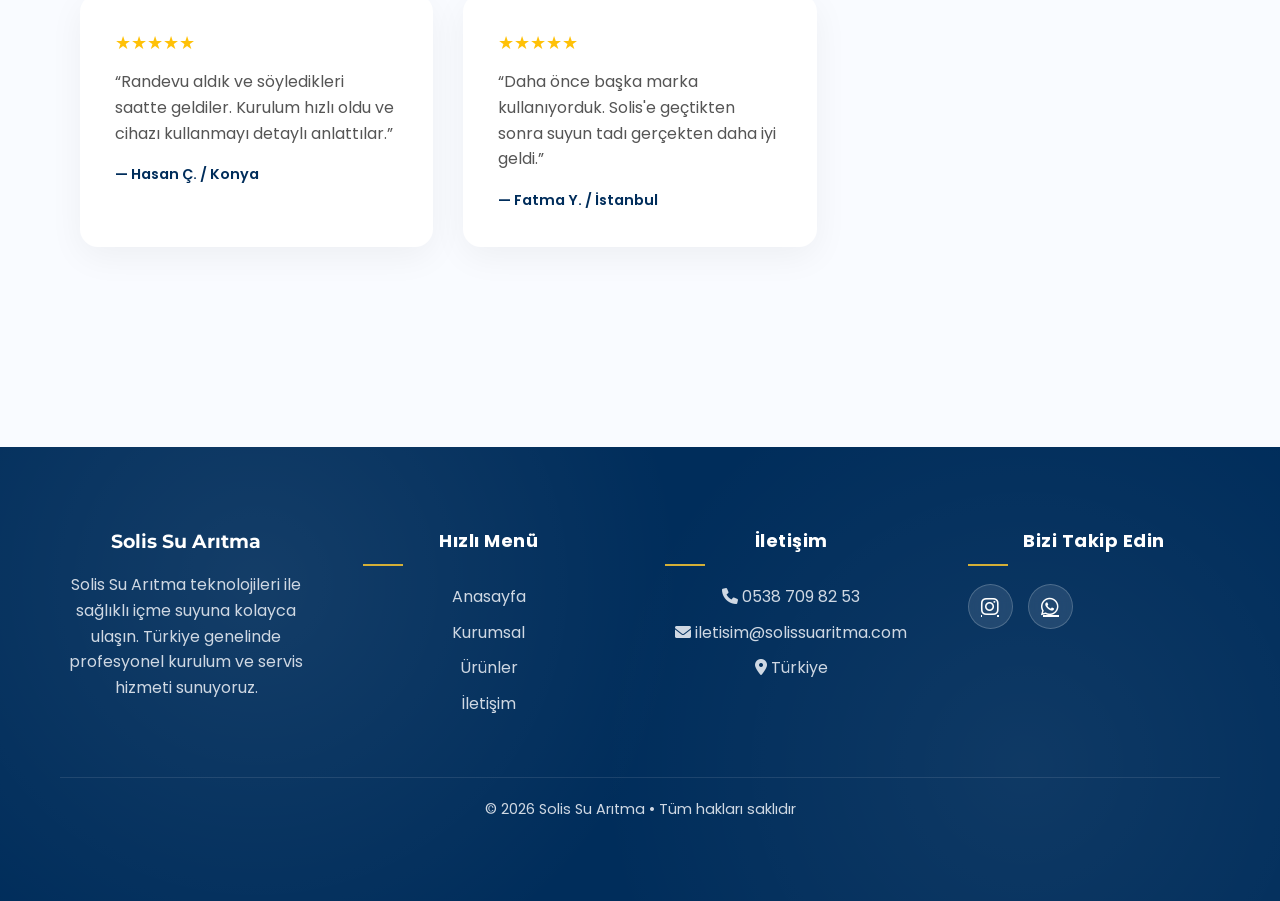
==== commit 3c869b16: "Eski harita silindi, footer icine elit yerlesim yapildi" ====
--- a/index.html
+++ b/index.html
@@ -599,7 +599,7 @@
 radial-gradient(circle at 80% 70%,rgba(255,255,255,0.06),transparent 40%);
 pointer-events:none;
 }
-/*.footer-grid{
+.footer-grid{
 display:grid;
 grid-template-columns:repeat(auto-fit,minmax(240px,1fr));
 gap:50px;
@@ -607,7 +607,7 @@
 position:relative;
 z-index:2;
 }
-*/
+
 .footer-col h3{
 font-family:'Montserrat';
 margin-bottom:15px;
@@ -948,121 +948,6 @@
         display: flex !important;
     }
 }
-/* FOOTER ANA YAPI (ESKİ GÖRÜNÜM GERİ) */
-.footer {
-    background: linear-gradient(135deg,#001c3d,#003d7a);
-    color: white;
-    padding: 90px 0 40px;
-}
-
-/* GRID YAPI */
-.footer-grid {
-    display: grid;
-    grid-template-columns: 2fr 1fr;
-    gap: 60px;
-    align-items: start;
-}
-
-/* SOL ALAN */
-.footer-left {
-    display: grid;
-    grid-template-columns: repeat(2,1fr);
-    gap: 40px;
-}
-
-/* YAZILAR */
-.footer-col {
-    text-align: left;
-}
-
-.footer-col p,
-.footer-col li,
-.footer-col a {
-    color: #cfd8e3;
-}
-
-/* MAP KART */
-.footer-map {
-    background: rgba(255,255,255,0.05);
-    border-radius: 18px;
-    padding: 10px;
-    backdrop-filter: blur(8px);
-    box-shadow: 0 20px 60px rgba(0,0,0,0.4);
-}
-
-/* MAP */
-.footer-map iframe {
-    width: 100%;
-    height: 300px;
-    border-radius: 12px;
-    border: none;
-}
-
-/* MOBİL */
-@media(max-width: 992px){
-    .footer-grid {
-        grid-template-columns: 1fr;
-    }
-
-    .footer-left {
-        grid-template-columns: 1fr;
-        text-align: center;
-    }
-
-    .footer-col {
-        text-align: center;
-    }
-}
-/* ===== FORCE FOOTER FIX ===== */
-
-.footer .footer-grid{
-    display: grid !important;
-    grid-template-columns: 2fr 1.2fr !important;
-    gap: 60px !important;
-}
-
-.footer-left{
-    display: grid !important;
-    grid-template-columns: repeat(2,1fr) !important;
-    gap: 40px !important;
-}
-
-.footer-map{
-    background: rgba(255,255,255,0.08) !important;
-    padding: 12px !important;
-    border-radius: 20px !important;
-    box-shadow: 0 20px 60px rgba(0,0,0,0.4) !important;
-}
-
-.footer-map iframe{
-    width: 100% !important;
-    height: 300px !important;
-    border-radius: 12px !important;
-}
-
-.footer-col{
-    text-align: left !important;
-}
-
-/* MOBİL */
-@media(max-width:992px){
-    .footer .footer-grid{
-        grid-template-columns: 1fr !important;
-    }
-
-    .footer-left{
-        grid-template-columns: 1fr !important;
-        text-align:center !important;
-    }
-
-    .footer-col{
-        text-align:center !important;
-    }
-}
-/* FOOTER ARKA PLAN FIX */
-.footer{
-    background: linear-gradient(135deg, #001c3d, #003d7a) !important;
-}
     </style>
 </head>
 <body>
@@ -1394,7 +1279,7 @@
 <div class="testimonial-card">
 <div class="stars">★★★★★</div>
 <p>“Daha önce başka marka kullanıyorduk. Solis'e geçtikten sonra suyun tadı gerçekten daha iyi geldi.”</p>
-<span>—  </span>
+<span>— Fatma Y. / İstanbul</span>
 </div>
 
 </div>
@@ -1404,60 +1289,87 @@
 </section>
 
 </section>
+
+    <footer id="contact" class="footer">
+
+<div class="container">
+
 <div class="footer-grid">
 
-    <!-- SOL -->
-    <div class="footer-left">
-
-        <div class="footer-col">
-            <h3>Solis Su Arıtma</h3>
-            <p>
-            Solis Su Arıtma teknolojileri ile sağlıklı içme suyuna kolayca ulaşın.
-            Türkiye genelinde profesyonel kurulum ve servis hizmeti sunuyoruz.
-            </p>
-        </div>
-
-        <div class="footer-col">
-            <h4>Hızlı Menü</h4>
-            <ul>
-                <li><a href="index.html">Anasayfa</a></li>
-                <li><a href="#about">Kurumsal</a></li>
-                <li><a href="urunler.html">Ürünler</a></li>
-                <li><a href="#contact">İletişim</a></li>
-            </ul>
-        </div>
-
-        <div class="footer-col">
-            <h4>İletişim</h4>
-            <ul>
-                <li><i class="fas fa-phone"></i> 0538 709 82 53</li>
-                <li><i class="fas fa-envelope"></i> iletisim@solissuaritma.com</li>
-                <li><i class="fas fa-map-marker-alt"></i> Türkiye</li>
-            </ul>
-        </div>
-
-        <div class="footer-col">
-            <h4>Bizi Takip Edin</h4>
-            <div class="footer-social">
-                <a href="https://www.instagram.com/solissuaritma/" target="_blank">
-                    <i class="fab fa-instagram"></i>
-                </a>
-                <a href="https://wa.me/905387098253" target="_blank">
-                    <i class="fab fa-whatsapp"></i>
-                </a>
-            </div>
-        </div>
-
-    </div>
-
-    <!-- SAĞ (MAP) -->
-    <div class="footer-map">
-        <iframe src="https://www.google.com/maps/embed?pb=!1m18!1m12!1m3!1d3040.488266555726!2d27.974769612117186!3d40.353696671330745!2m3!1f0!2f0!3f0!3m2!1i1024!2i768!4f13.1!3m3!1m2!1s0x14b5d3a67f1fd13d%3A0x6ecddc70a050f005!2zxLBoc2FuaXllLCBLdXJ0dWx1xZ8gQ2QuIE5vOjM5IEQ6YSwgMTAyMDAgQmFuZMSxcm1hL0JhbMSxa2VzaXI!5e0!3m2!1str!2str!4v1774529870861!5m2!1str!2str"
-        loading="lazy">
-        </iframe>
-    </div>
-
-</div>
+<div class="footer-col">
+
+<h3>Solis Su Arıtma</h3>
+
+<p>
+Solis Su Arıtma teknolojileri ile sağlıklı içme suyuna kolayca ulaşın.
+Türkiye genelinde profesyonel kurulum ve servis hizmeti sunuyoruz.
+</p>
+
+</div>
+
+
+<div class="footer-col">
+
+<h4>Hızlı Menü</h4>
+
+<ul>
+
+<li><a href="index.html">Anasayfa</a></li>
+<li><a href="#about">Kurumsal</a></li>
+<li><a href="urunler.html">Ürünler</a></li>
+<li><a href="#contact">İletişim</a></li>
+
+</ul>
+
+</div>
+
+
+<div class="footer-col">
+
+<h4>İletişim</h4>
+
+<ul>
+
+<li><i class="fas fa-phone"></i> 0538 709 82 53</li>
+<li><i class="fas fa-envelope"></i> iletisim@solissuaritma.com</li>
+<li><i class="fas fa-map-marker-alt"></i> Türkiye</li>
+
+</ul>
+
+</div>
+
+
+<div class="footer-col">
+
+<h4>Bizi Takip Edin</h4>
+
+<div class="footer-social">
+
+<a href="https://www.instagram.com/solissuaritma/" target="_blank">
+<i class="fab fa-instagram"></i>
+</a>
+
+<a href="https://wa.me/905387098253" target="_blank">
+<i class="fab fa-whatsapp"></i>
+</a>
+
+</div>
+
+</div>
+
+</div>
+
+
+<div class="footer-bottom">
+
+<p>© 2026 Solis Su Arıtma • Tüm hakları saklıdır</p>
+
+</div>
+
+</div>
+
+</footer>
+    
 
     <a href="https://wa.me/905387098253" class="wa-float" target="_blank"><i class="fab fa-whatsapp"></i></a>
 <script>
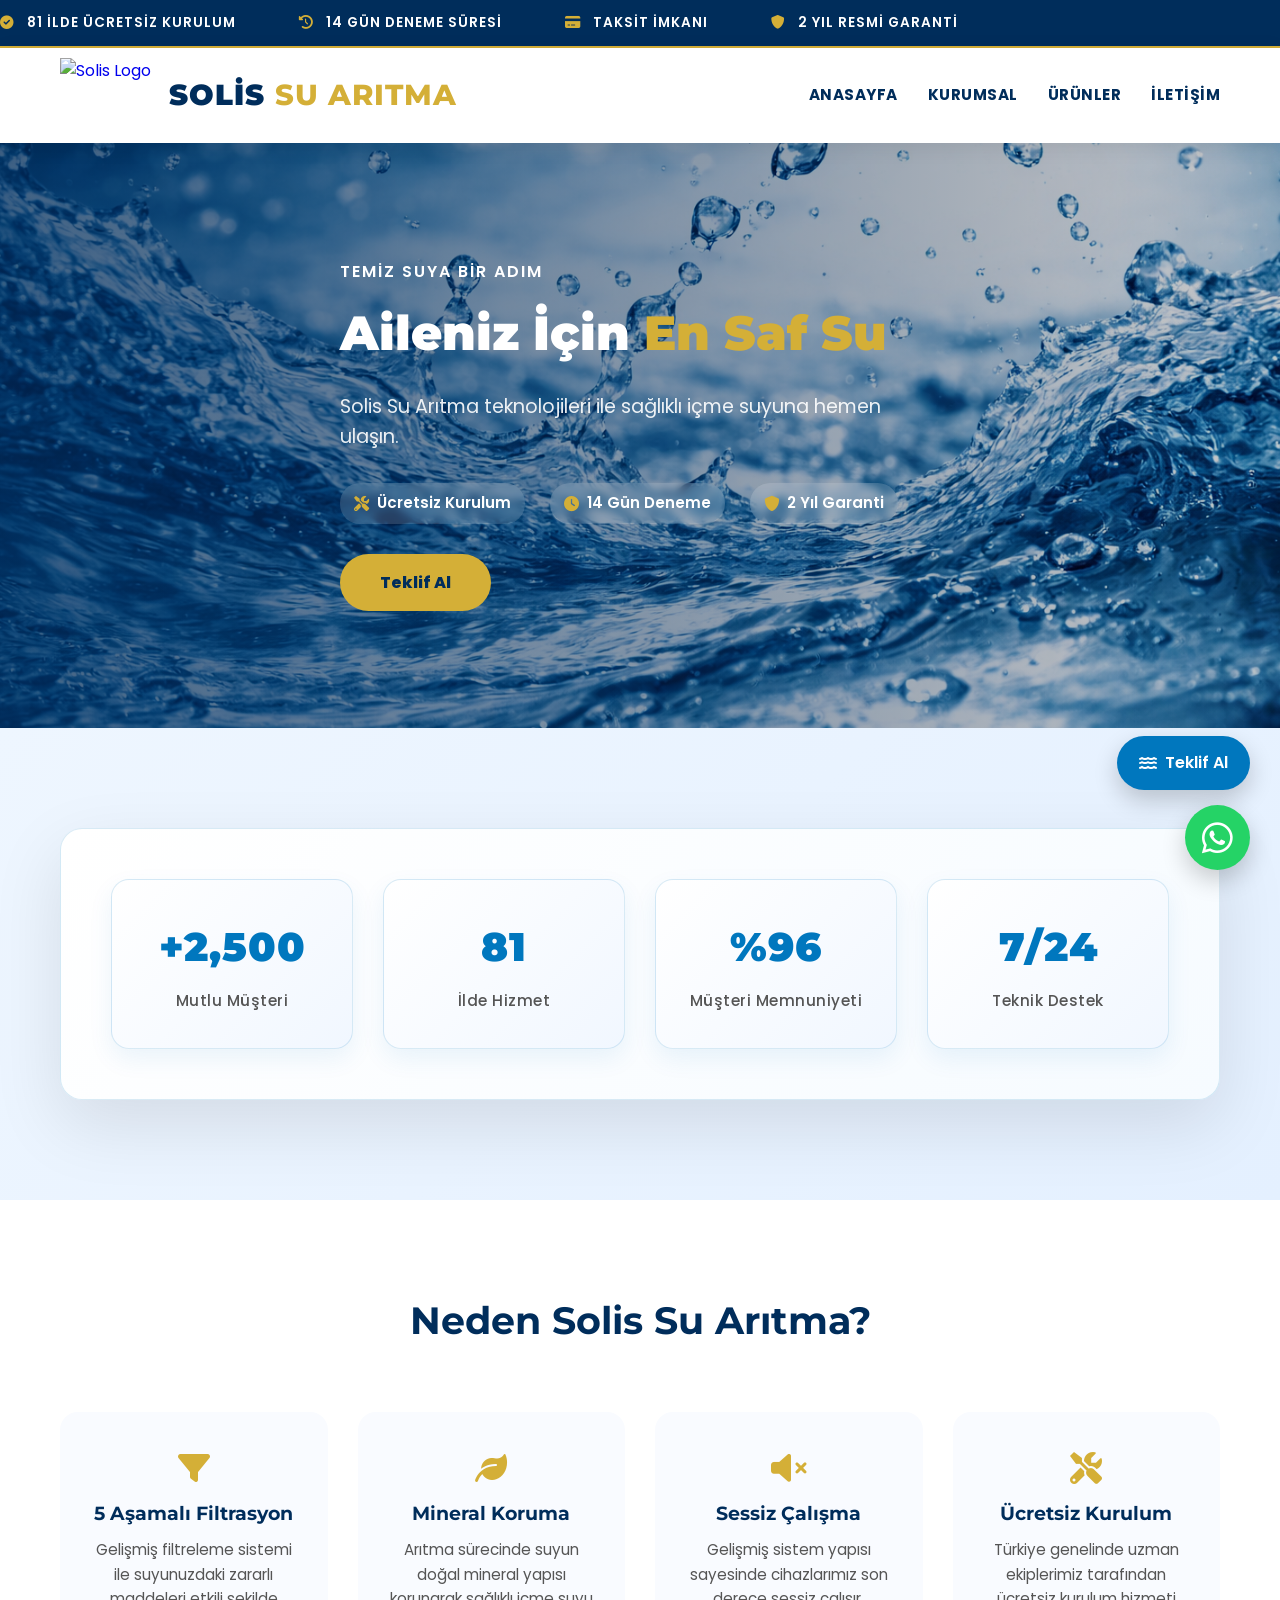
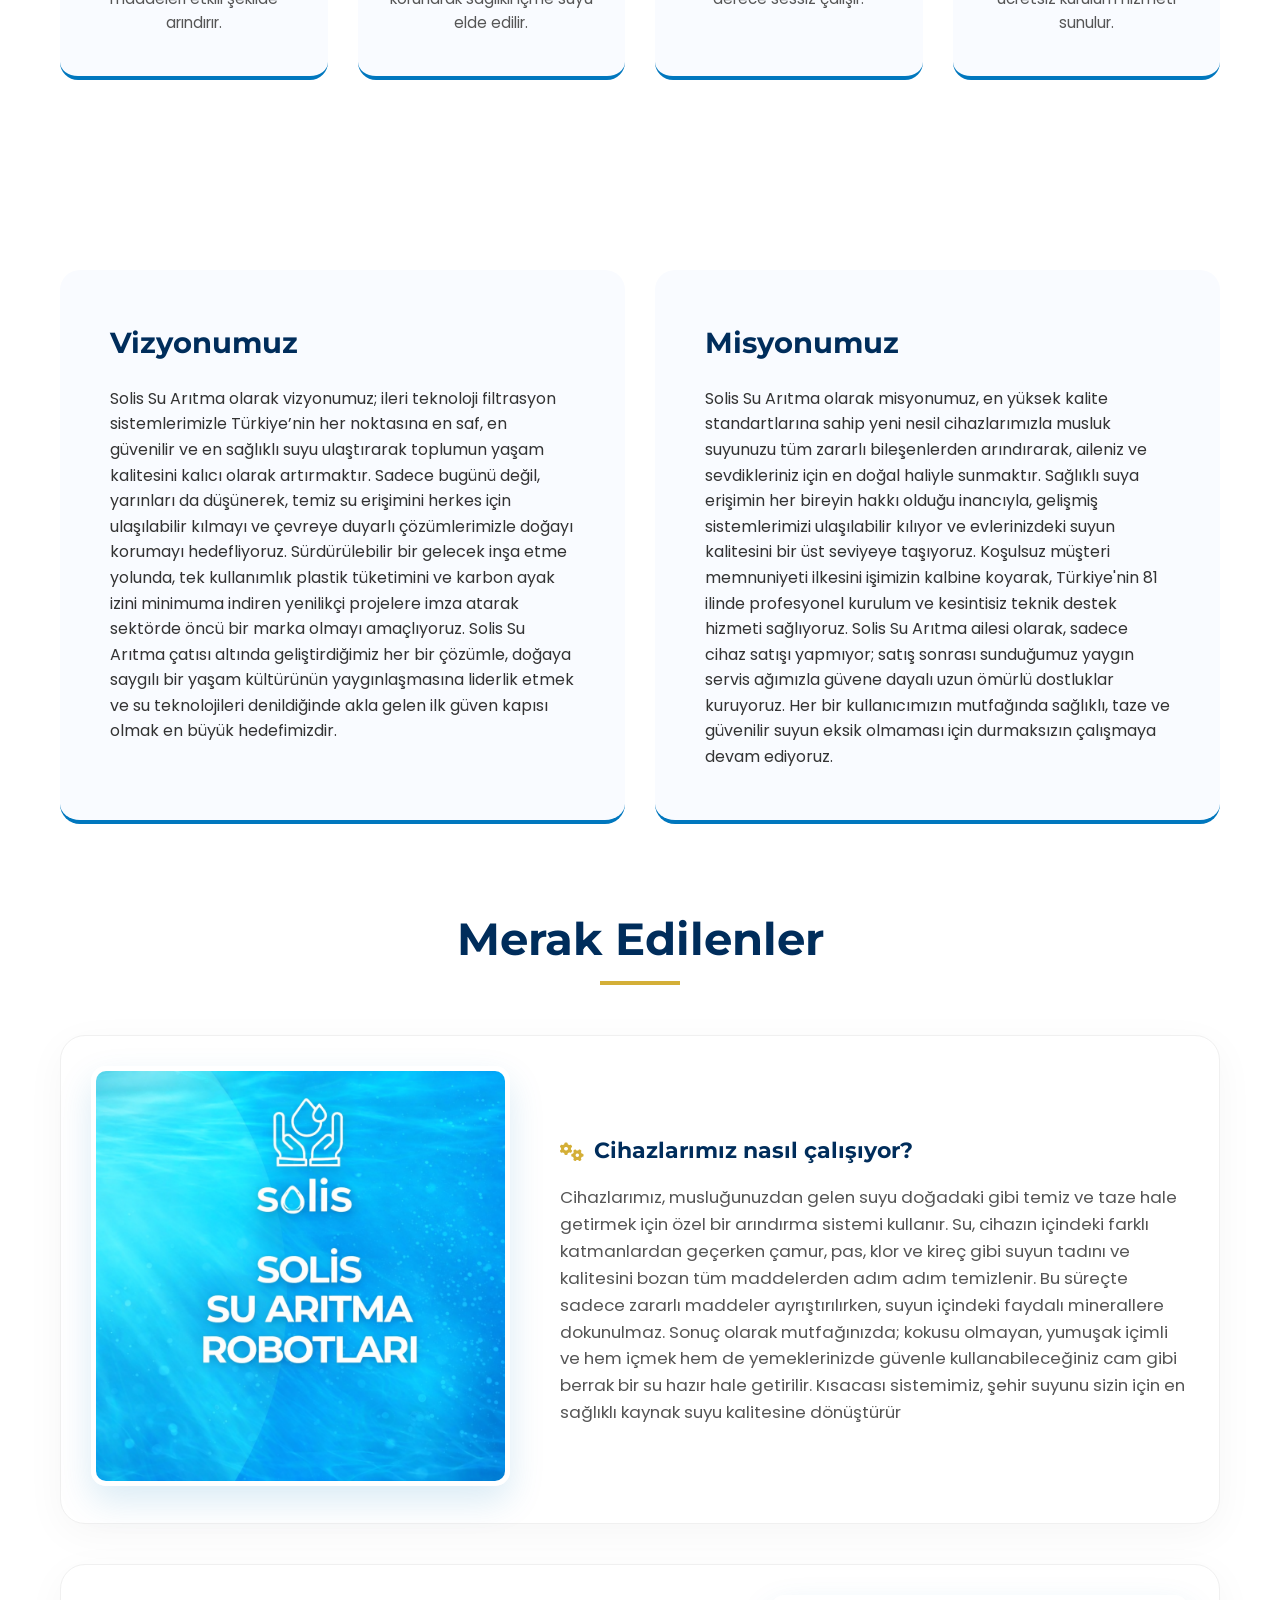
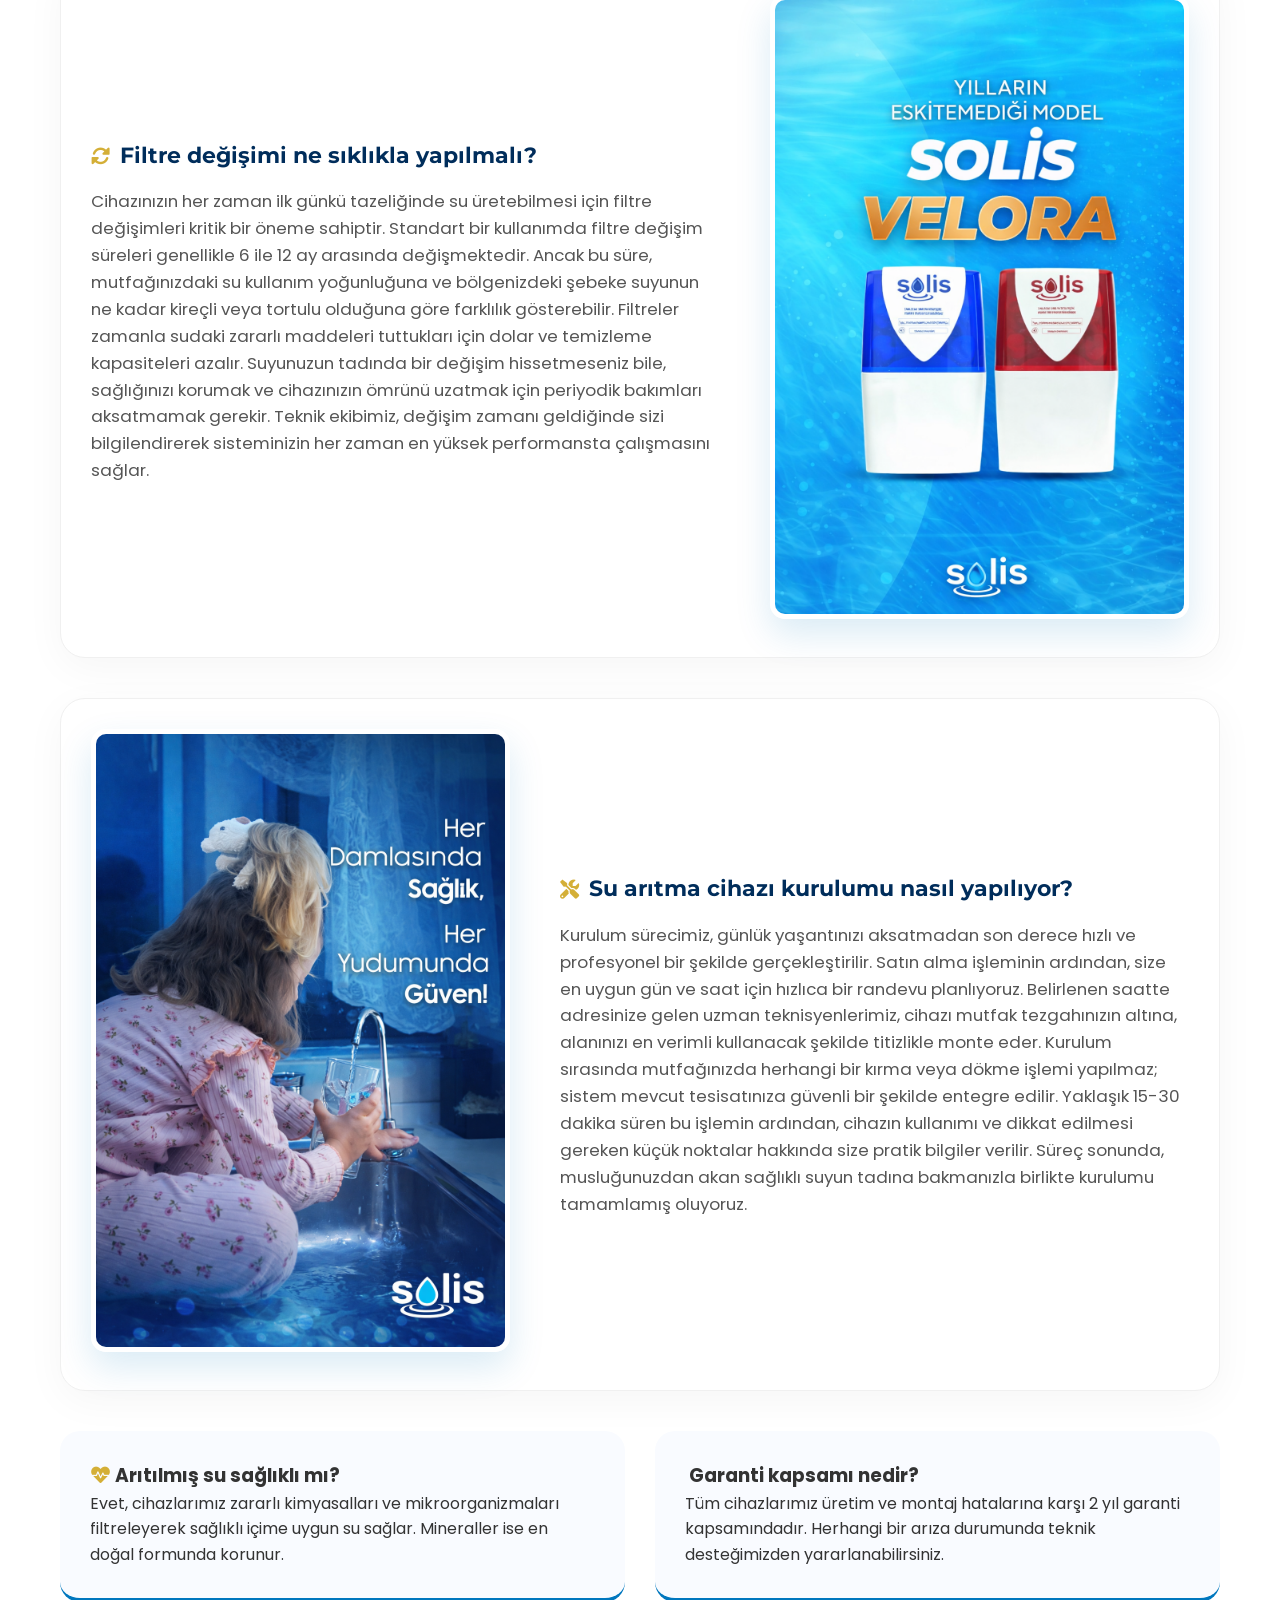
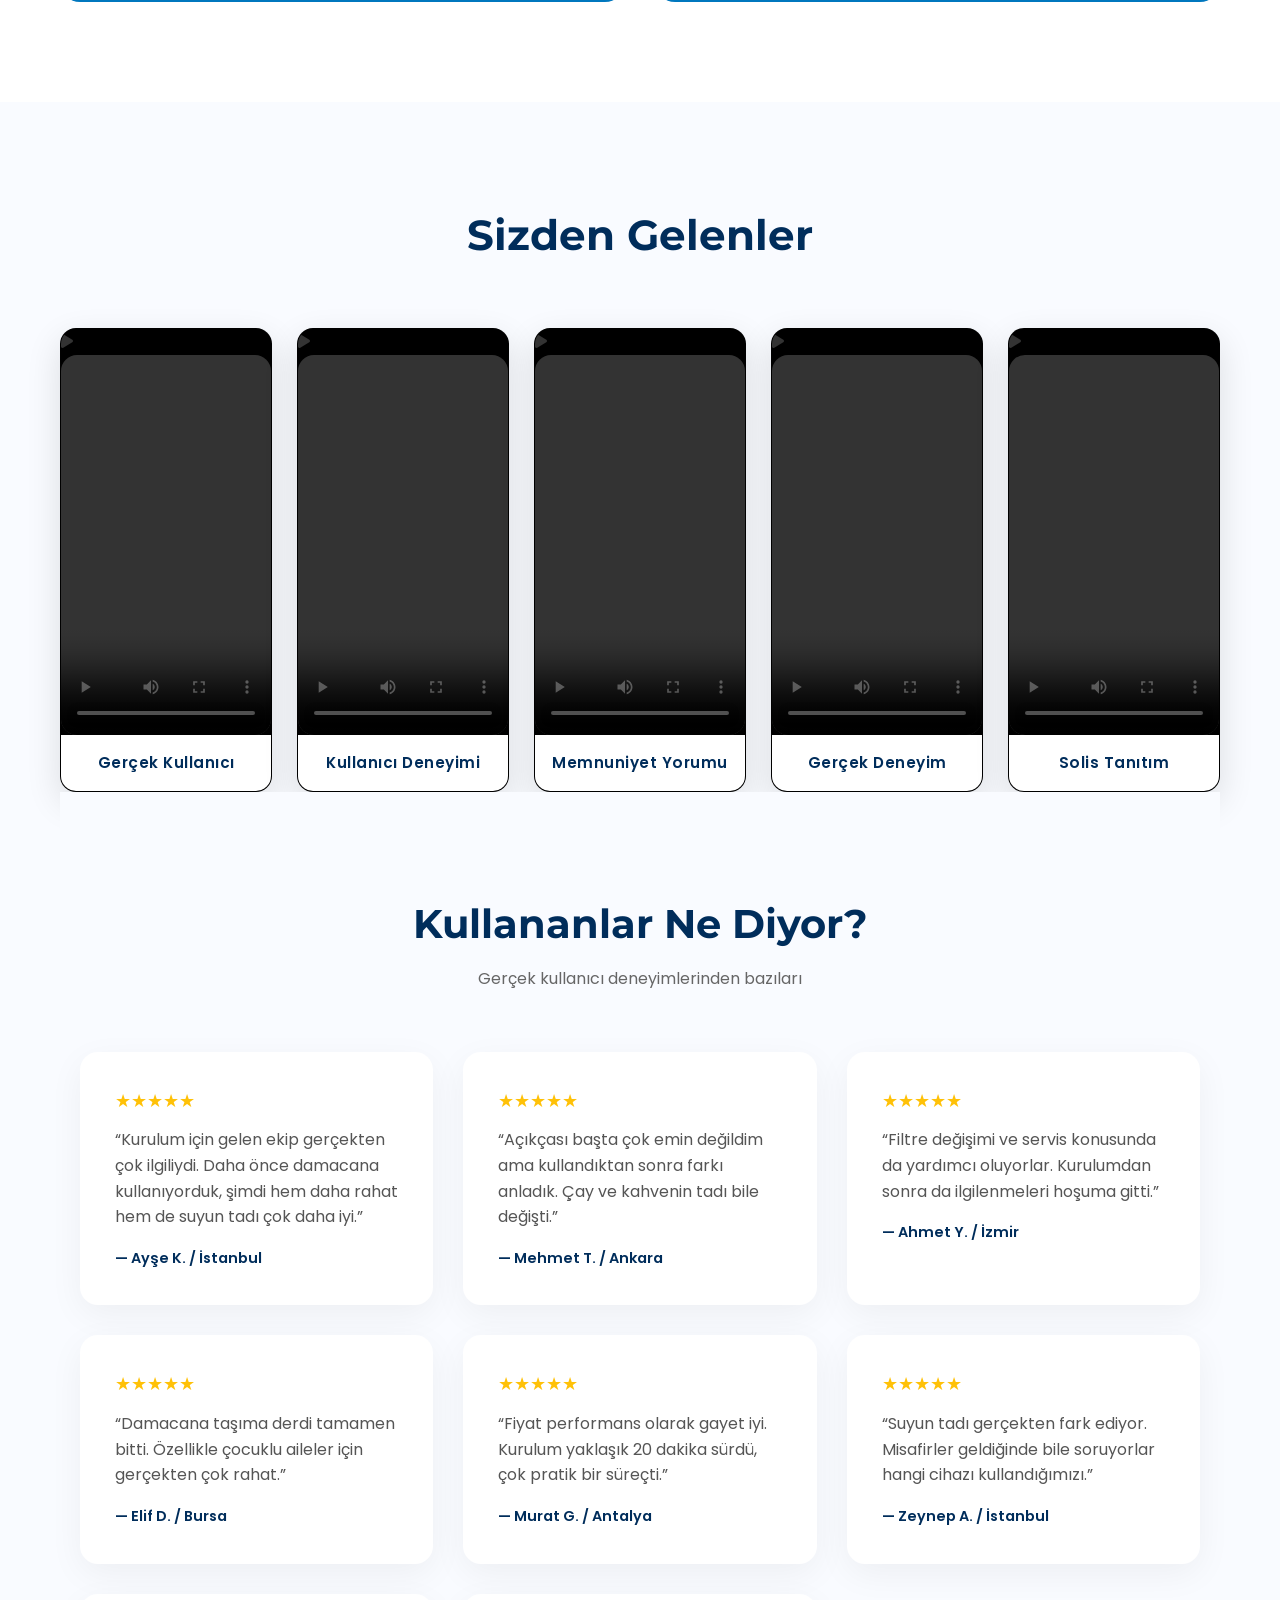
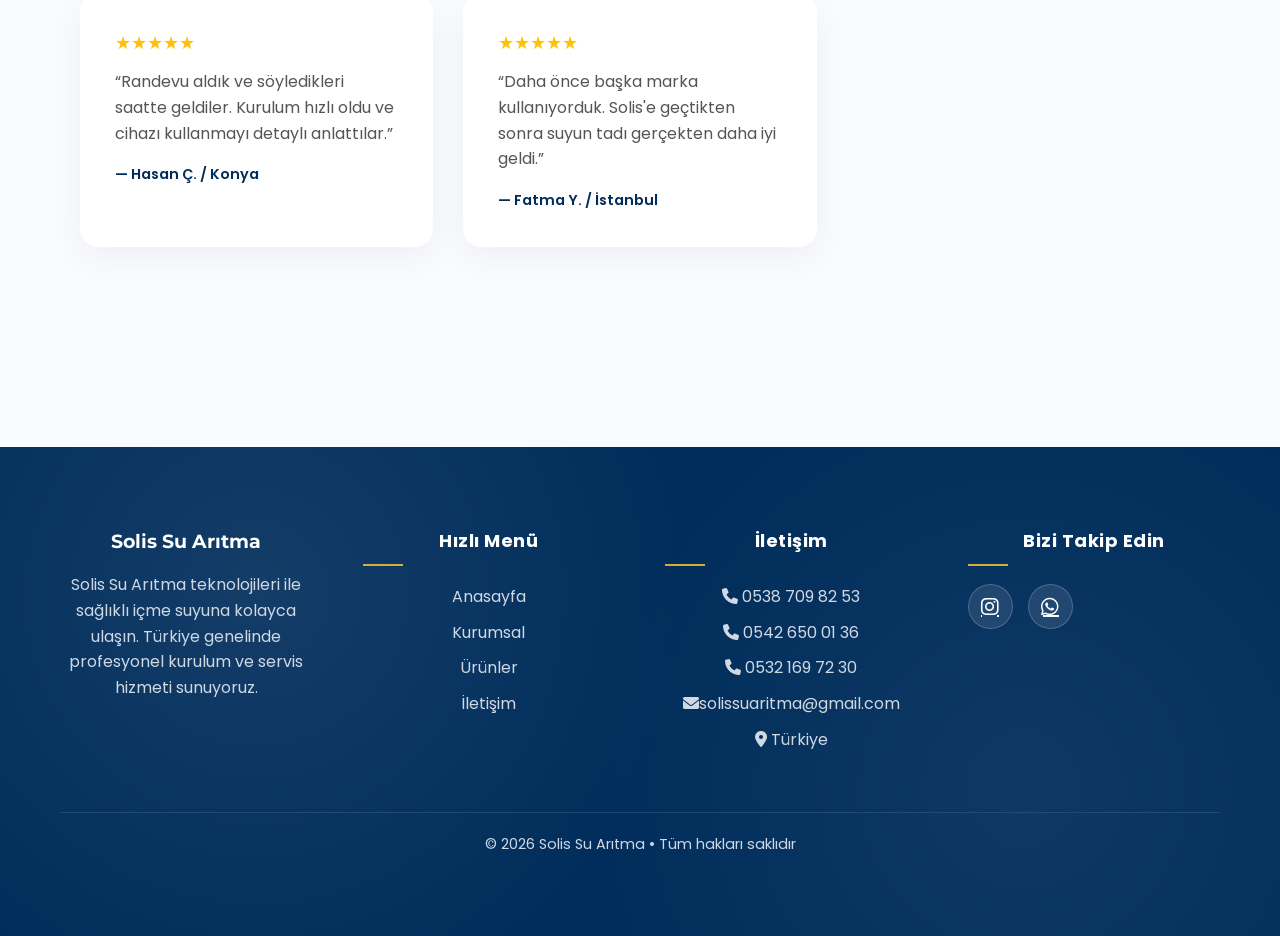
==== commit b09b775e: "Iletisim numaralari alt alta eklendi" ====
--- a/index.html
+++ b/index.html
@@ -1331,7 +1331,9 @@
 <ul>
 
 <li><i class="fas fa-phone"></i> 0538 709 82 53</li>
-<li><i class="fas fa-envelope"></i> iletisim@solissuaritma.com</li>
+<li><i class="fas fa-phone"></i> 0542 650 01 36</li>
+<li><i class="fas fa-phone"></i> 0532 169 72 30</li>
+<li><i class="fas fa-envelope"></i>solissuaritma@gmail.com</li>
 <li><i class="fas fa-map-marker-alt"></i> Türkiye</li>
 
 </ul>
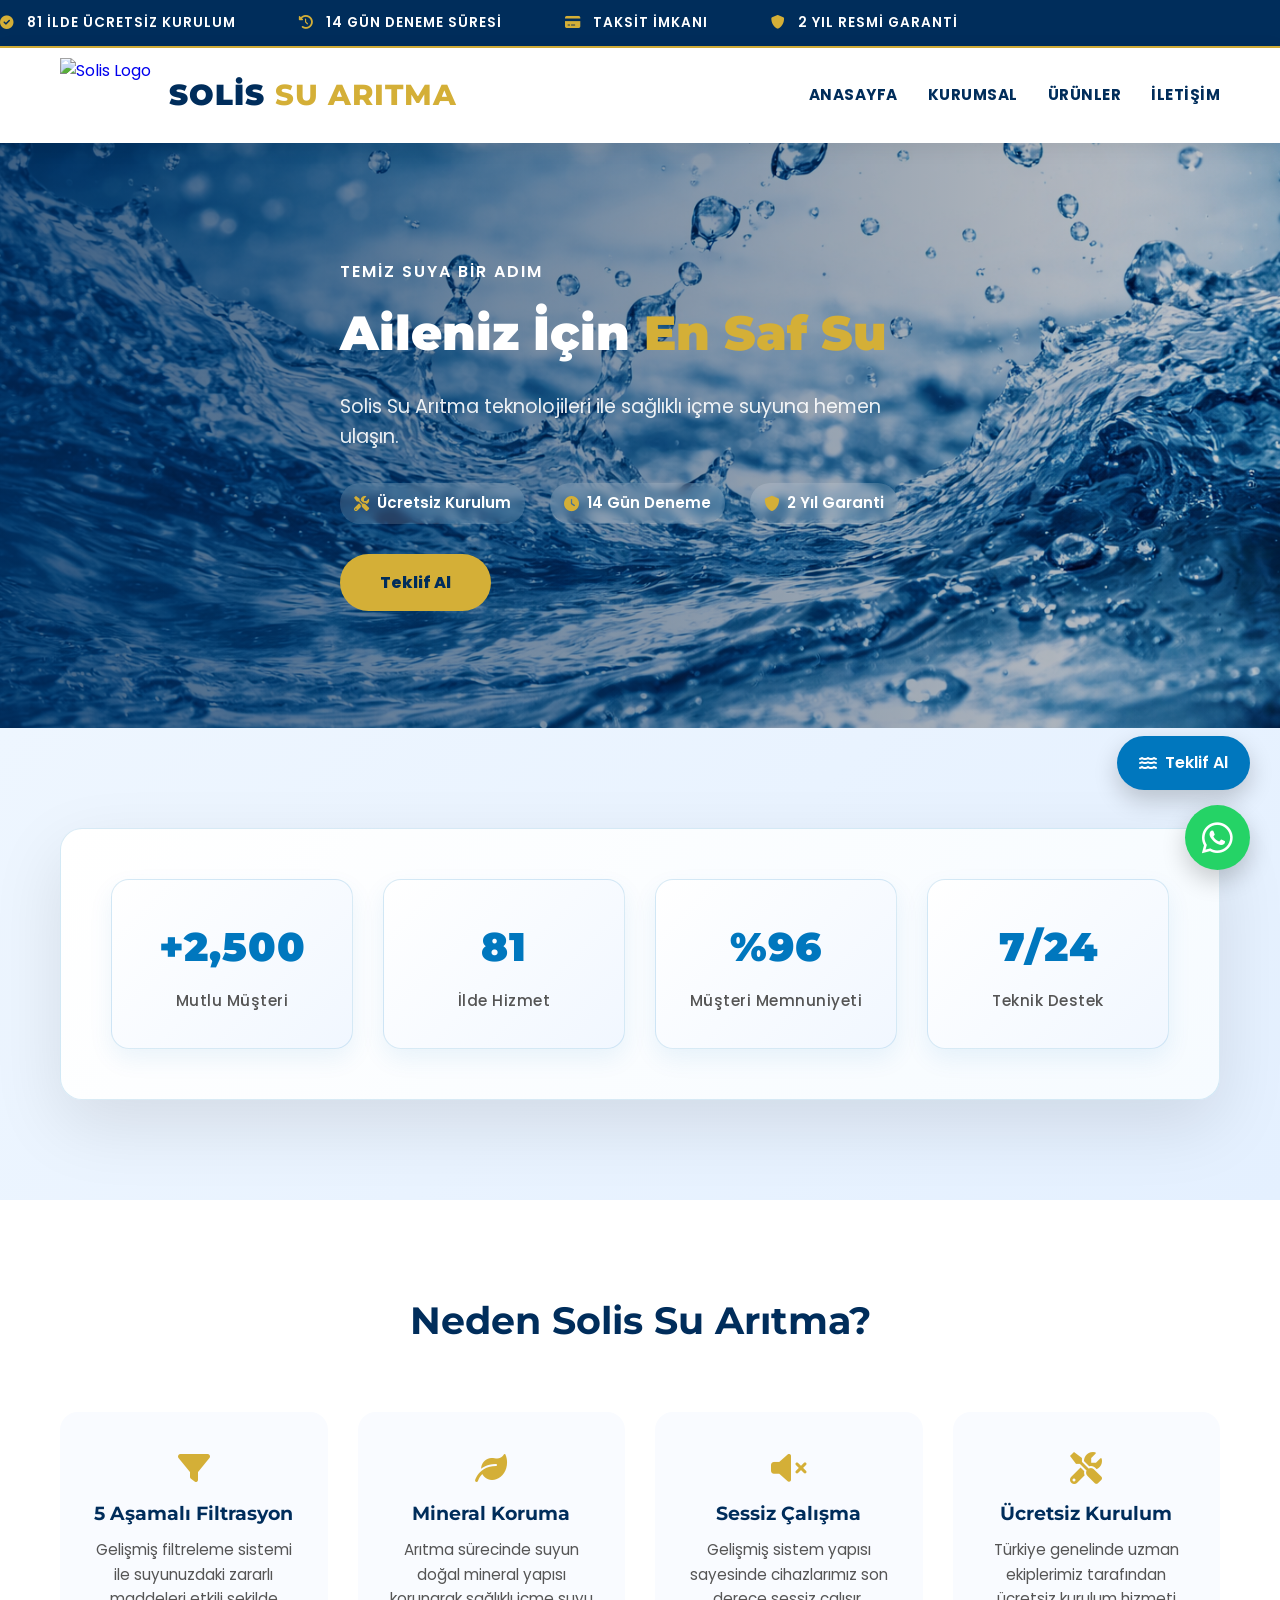
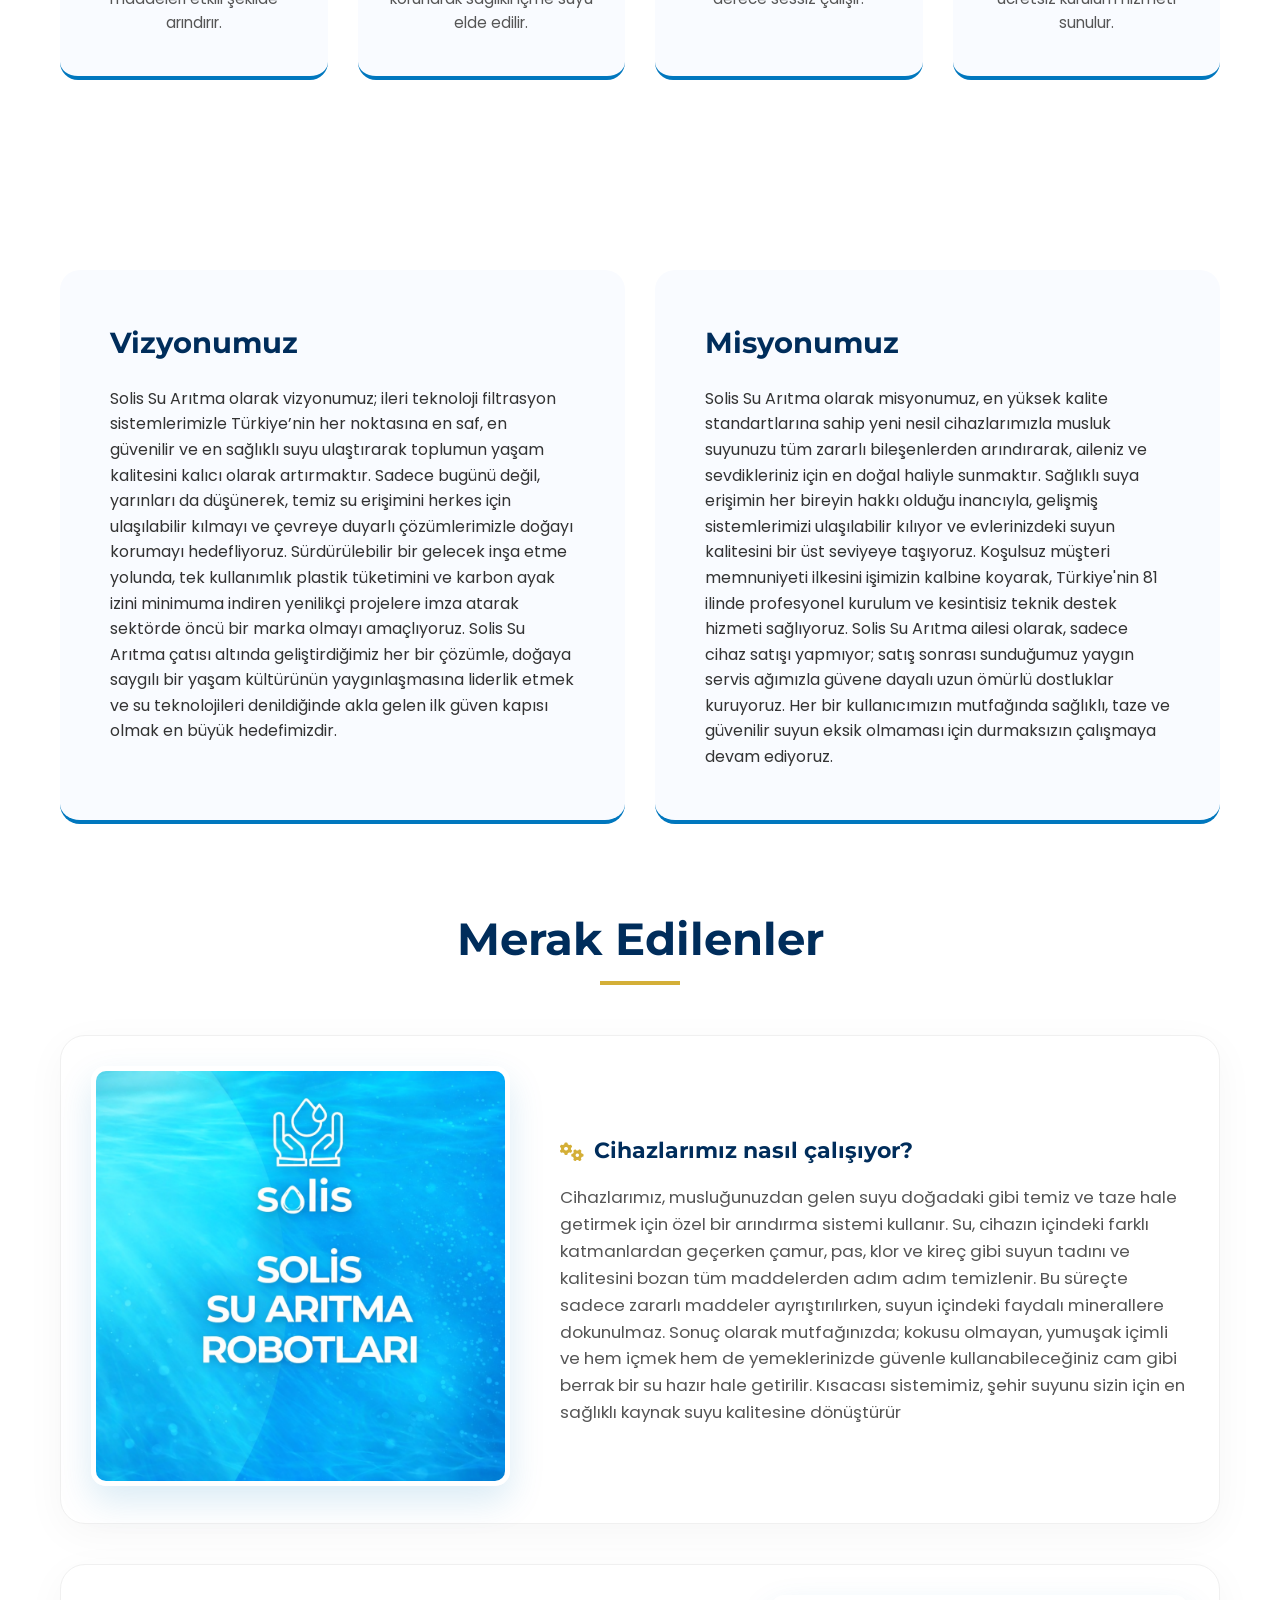
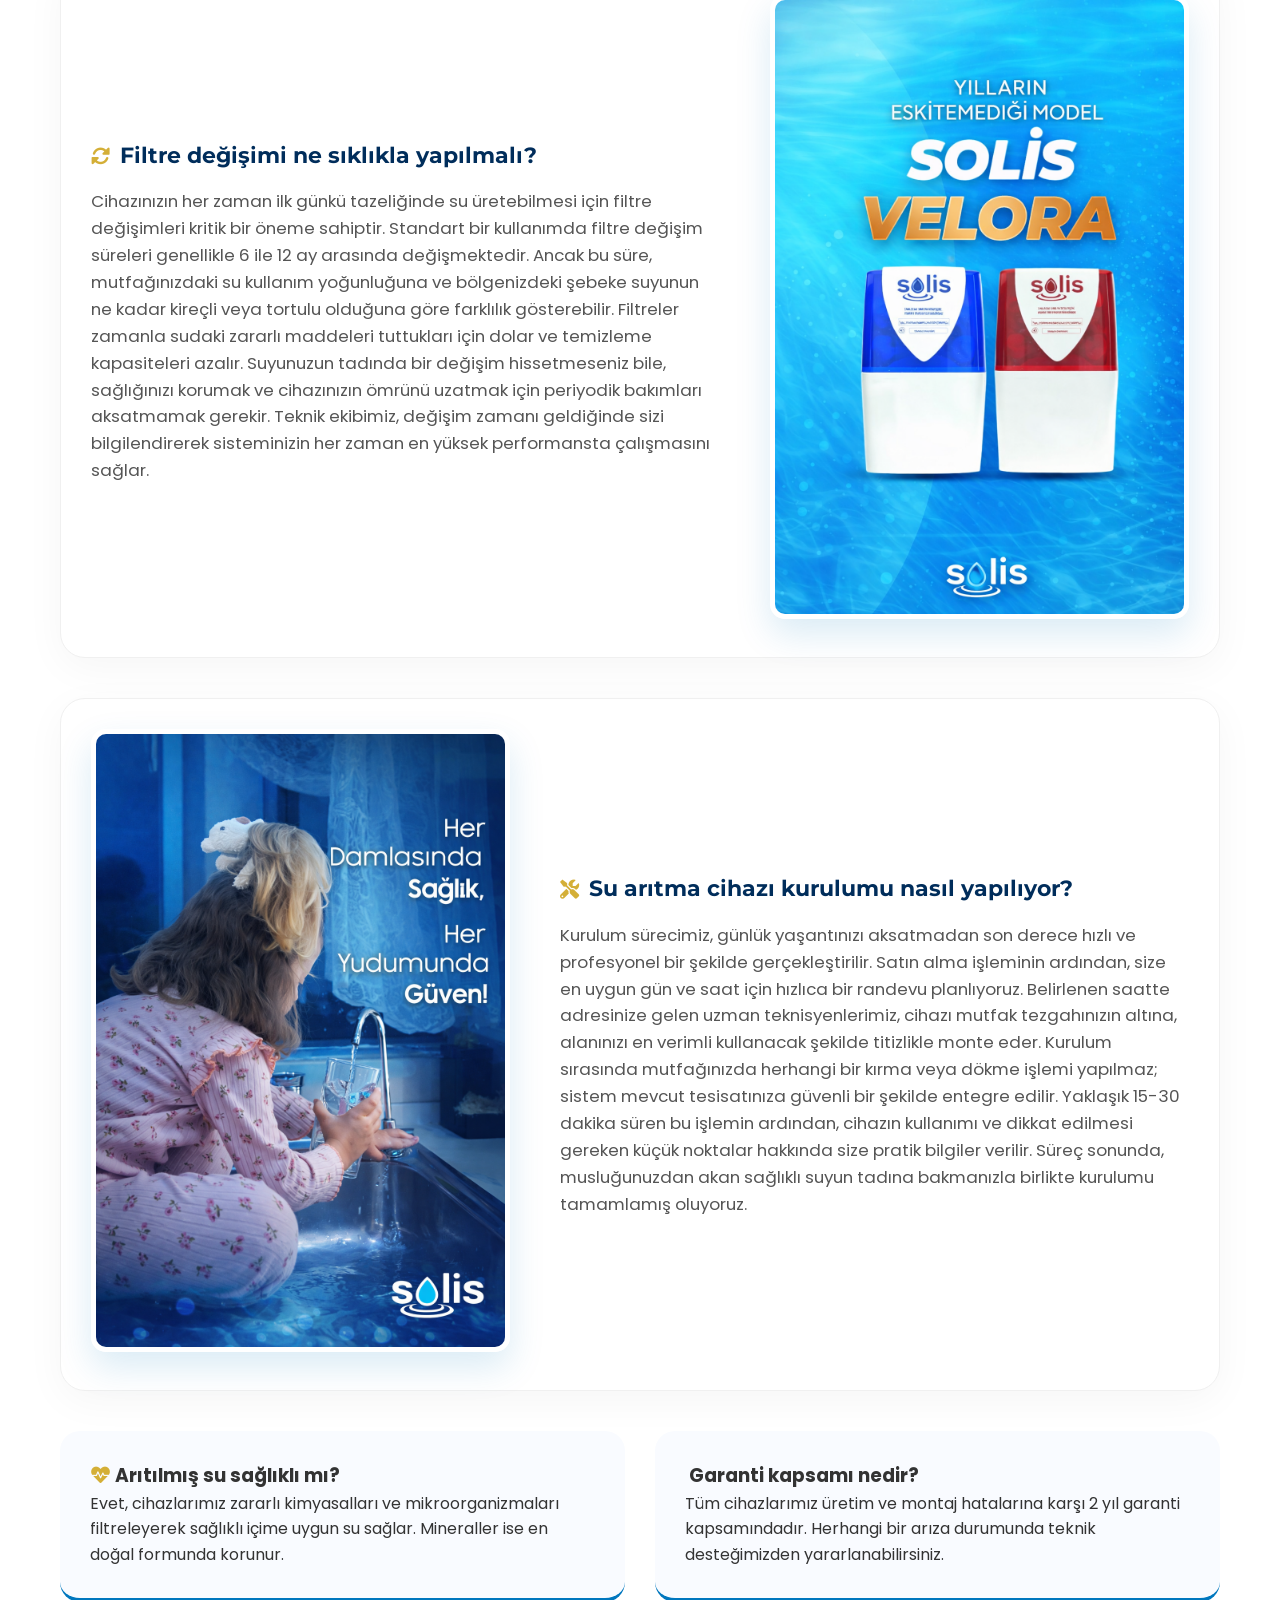
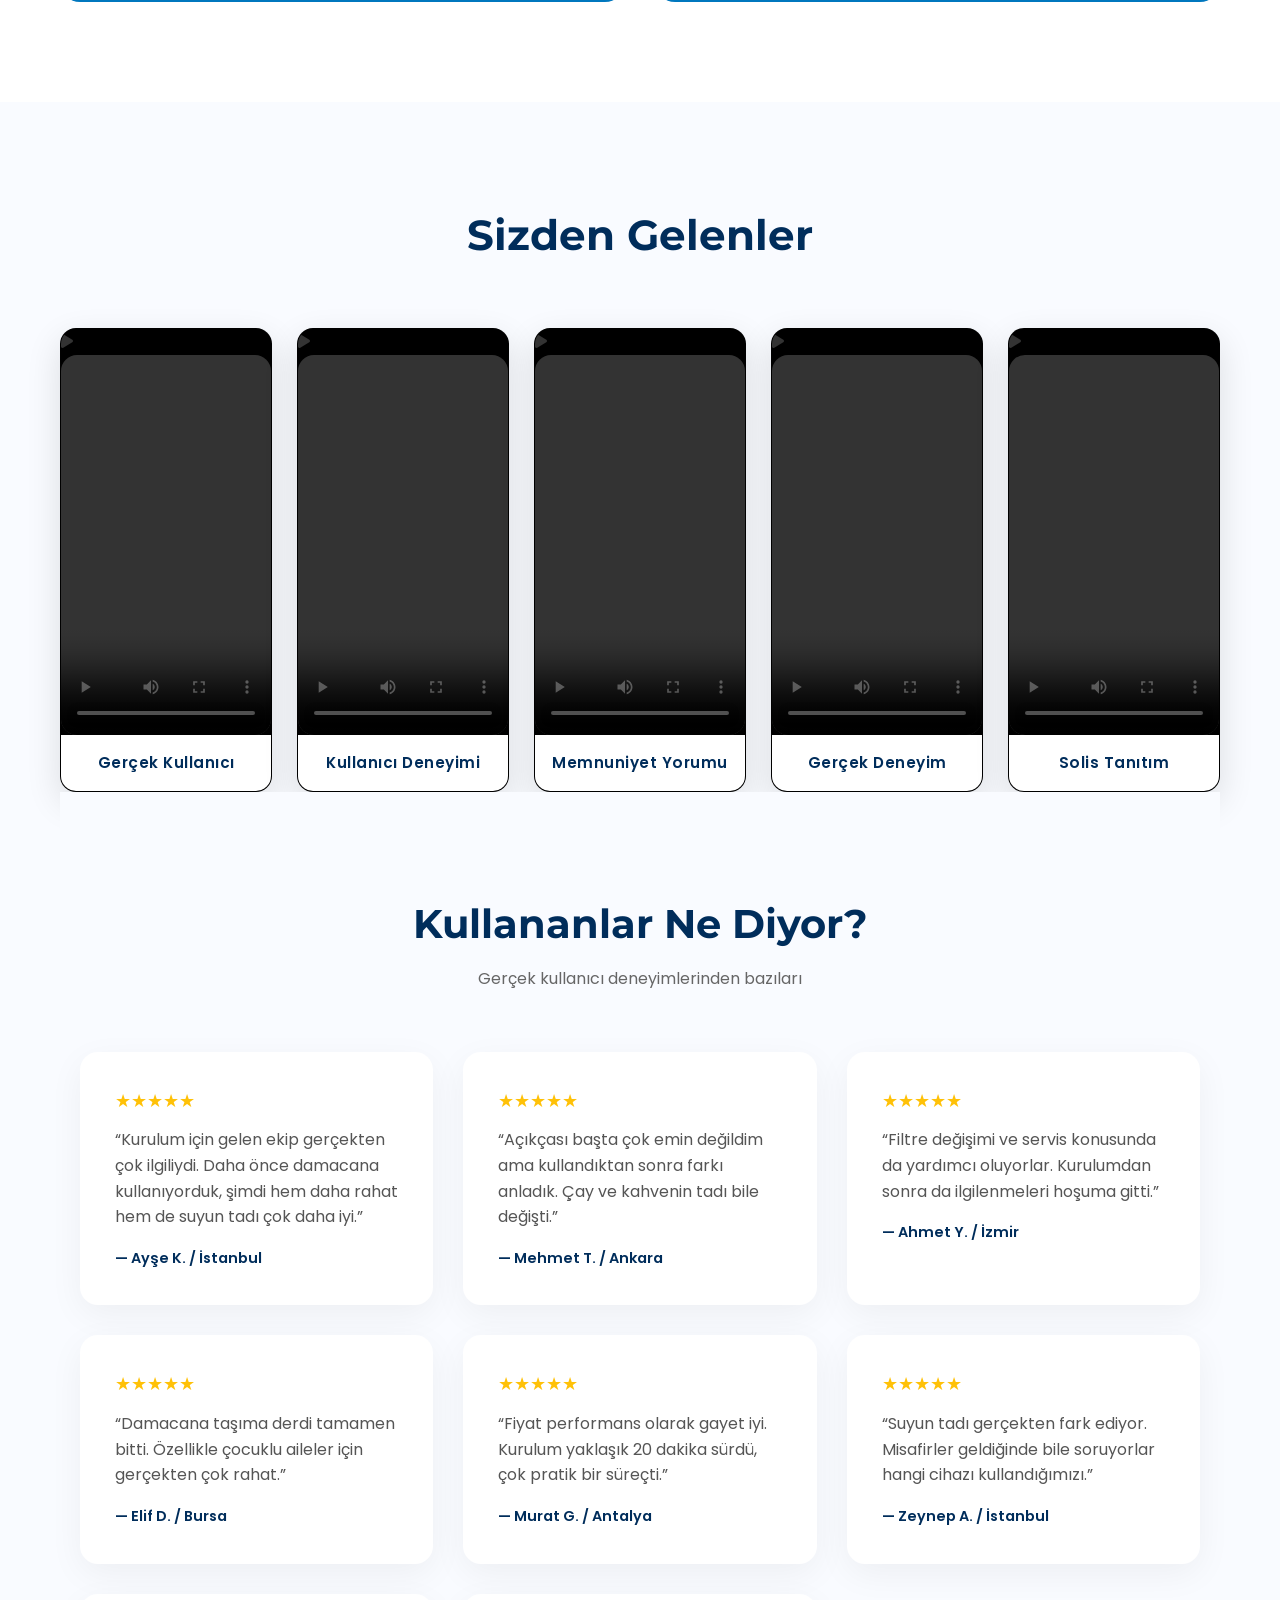
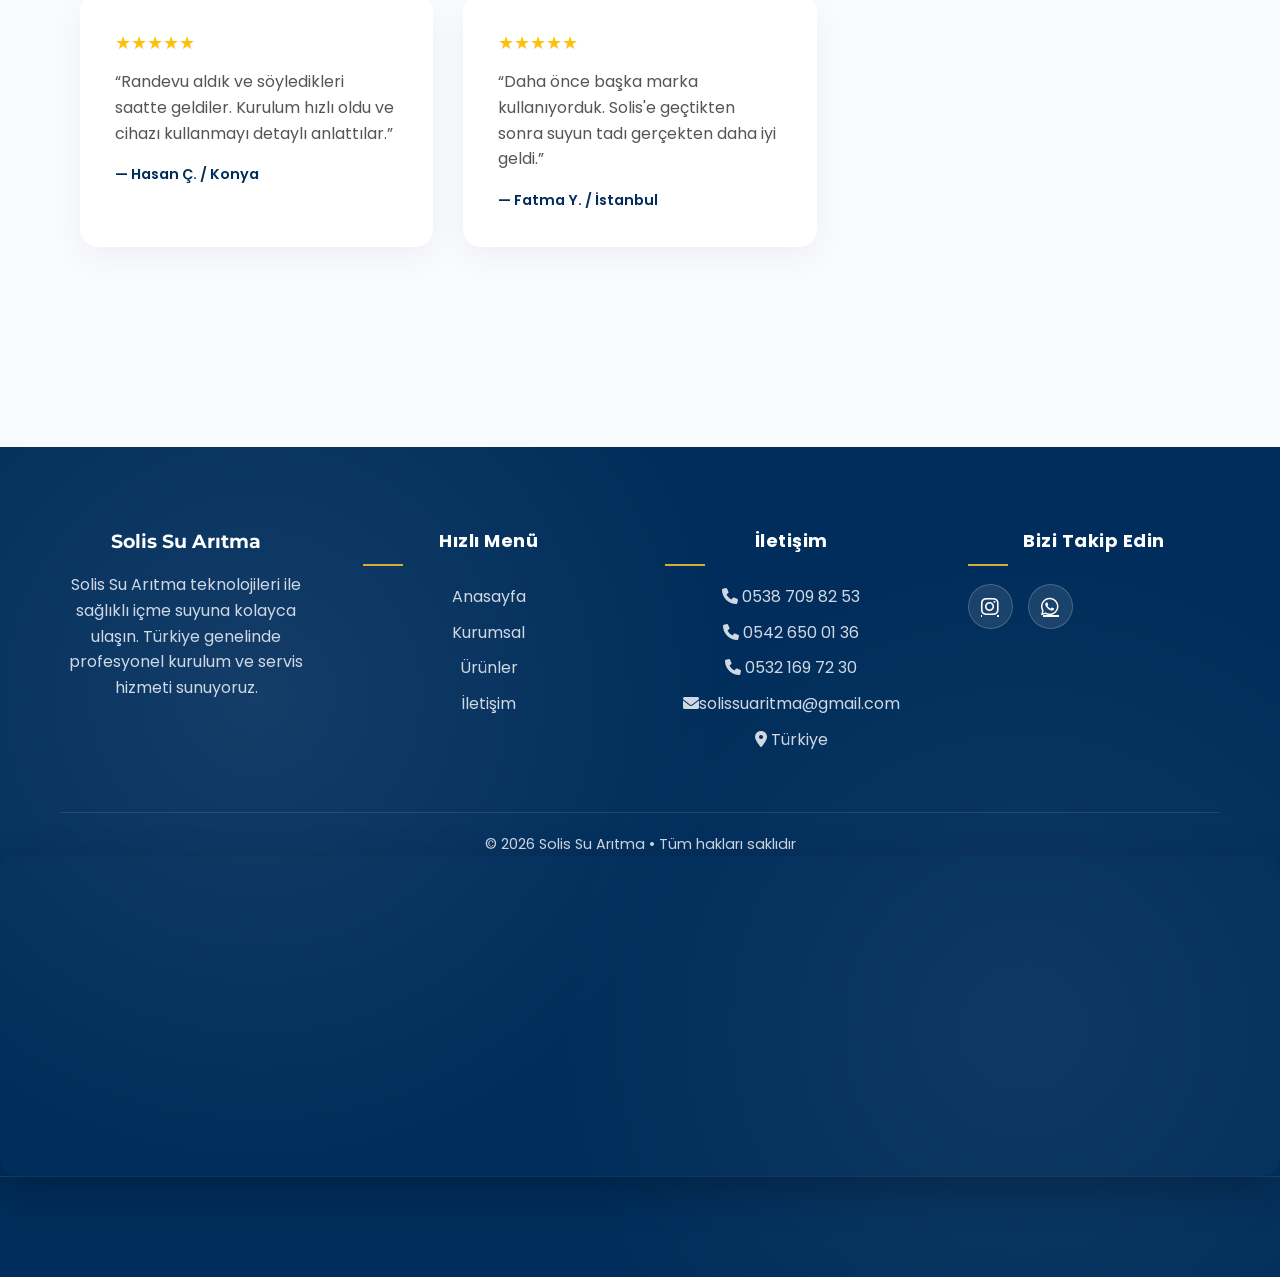
==== commit 4e81095e: "Iletisim numaralari alt alta eklendi ve harita duzeni guncellendi" ====
--- a/index.html
+++ b/index.html
@@ -948,6 +948,45 @@
         display: flex !important;
     }
 }
+/* ===== FOOTER HARİTA TASARIM ===== */
+
+.footer-wrapper{
+display:flex;
+gap:50px;
+justify-content:space-between;
+align-items:flex-start;
+}
+
+.footer-left{
+flex:2;
+}
+
+.footer-map{
+flex:1;
+height:320px;
+border-radius:16px;
+overflow:hidden;
+box-shadow:0 15px 40px rgba(0,0,0,0.25);
+position:relative;
+}
+
+/* iframe tam otursun */
+.footer-map iframe{
+width:100%;
+height:100%;
+}
+
+/* mobil uyum */
+@media(max-width:992px){
+.footer-wrapper{
+flex-direction:column;
+}
+
+.footer-map{
+height:250px;
+margin-top:20px;
+}
+}
     </style>
 </head>
 <body>
@@ -1294,7 +1333,12 @@
 
 <div class="container">
 
-<div class="footer-grid">
+    <div class="footer-wrapper">
+
+        <!-- SOL TARAF -->
+        <div class="footer-left">
+
+            <div class="footer-grid">
 
 <div class="footer-col">
 
@@ -1369,6 +1413,25 @@
 </div>
 
 </div>
+</div> <!-- footer-grid -->
+
+</div> <!-- footer-left -->
+
+<!-- SAĞ HARİTA -->
+<div class="footer-map">
+
+    <iframe 
+        src="https://www.google.com/maps/embed?pb=!1m18!1m12!1m3!1d3040.488082229797!2d27.974769611963957!3d40.353700759353444!2m3!1f0!2f0!3f0!3m2!1i1024!2i768!4f13.1!3m3!1m2!1s0x14b5d3a67f1fd13d%3A0x6ecddc70a050f005!2zxLBoc2FuaXllLCBLdXJ0dWx1xZ8gQ2QuIE5vOjM5IEQ6YSwgMTAyMDAgQmFuZMSxcm1hL0JhbMSxa2VzaXI!5e0!3m2!1str!2str!4v1774952682509!5m2!1str!2str"
+        style="border:0;"
+        allowfullscreen=""
+        loading="lazy">
+    </iframe>
+
+</div>
+
+</div> <!-- footer-wrapper -->
+
+<div class="footer-bottom">
 
 </footer>
     
